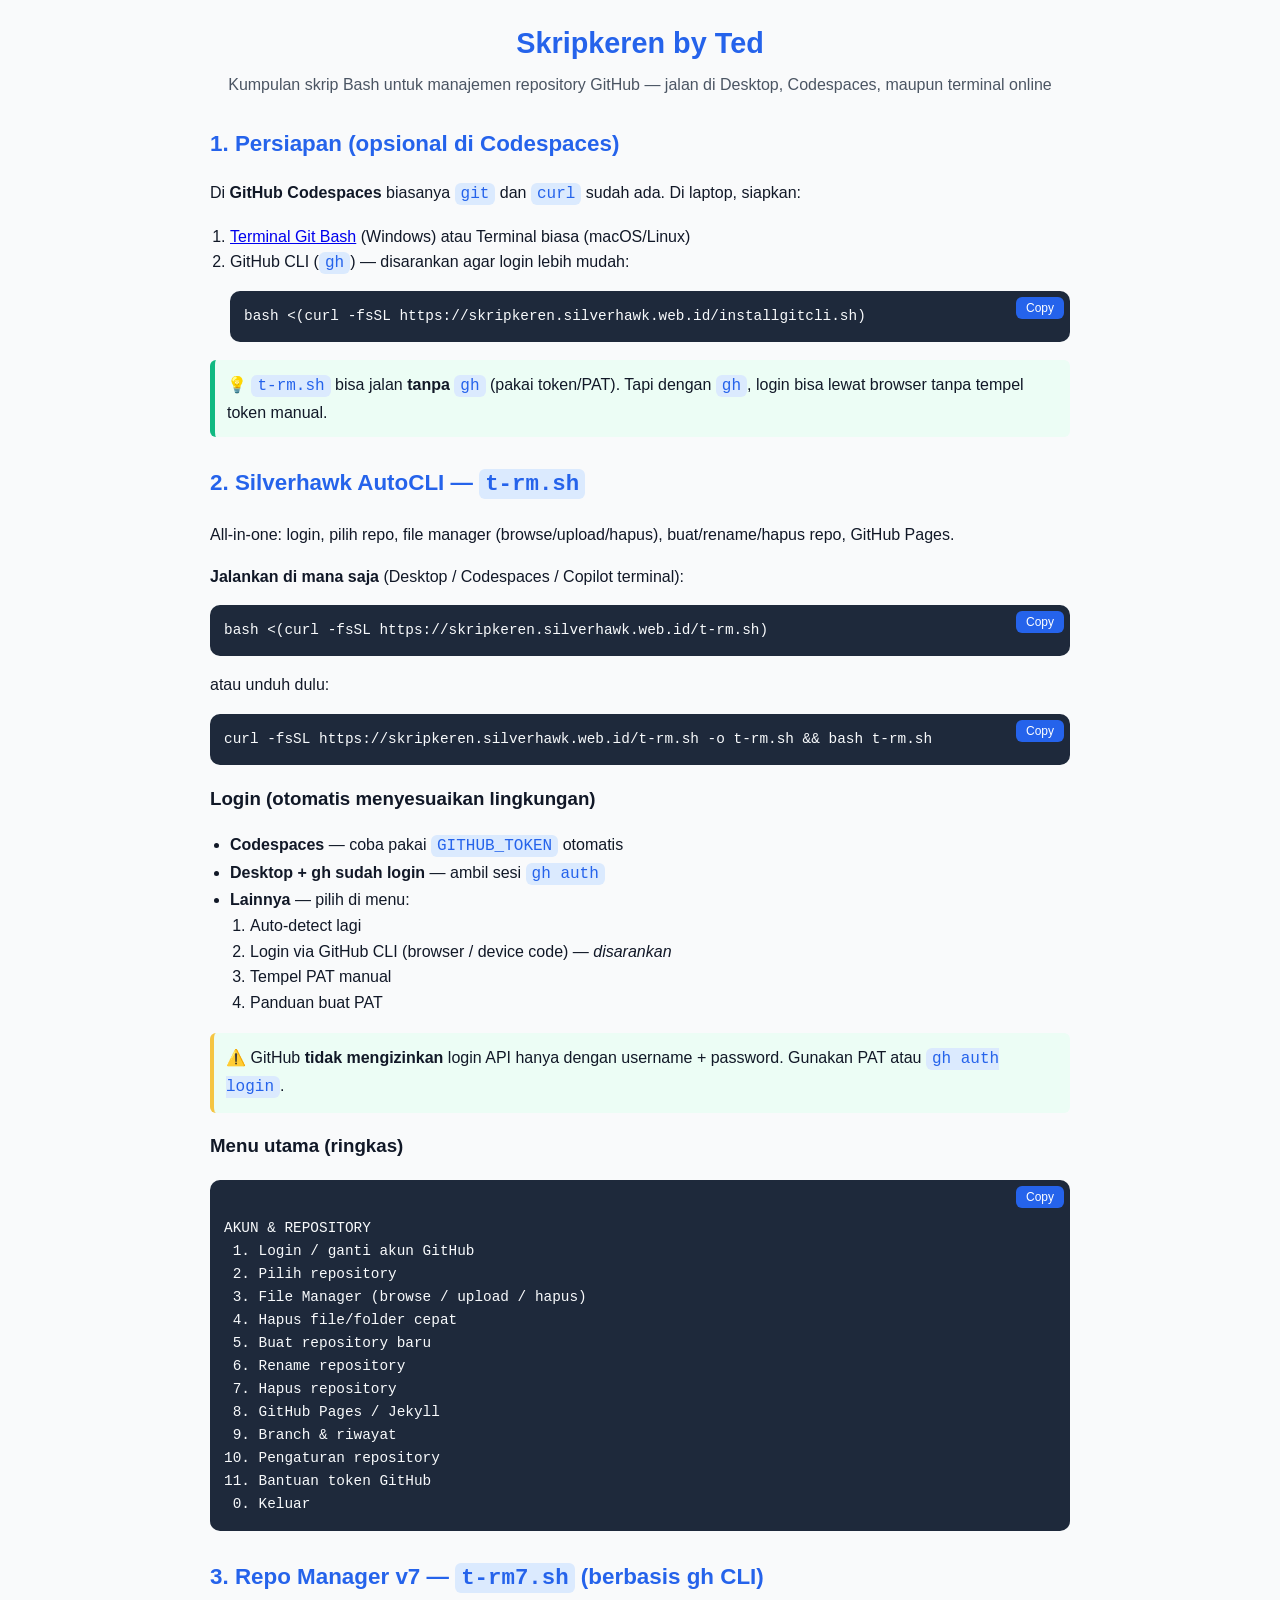
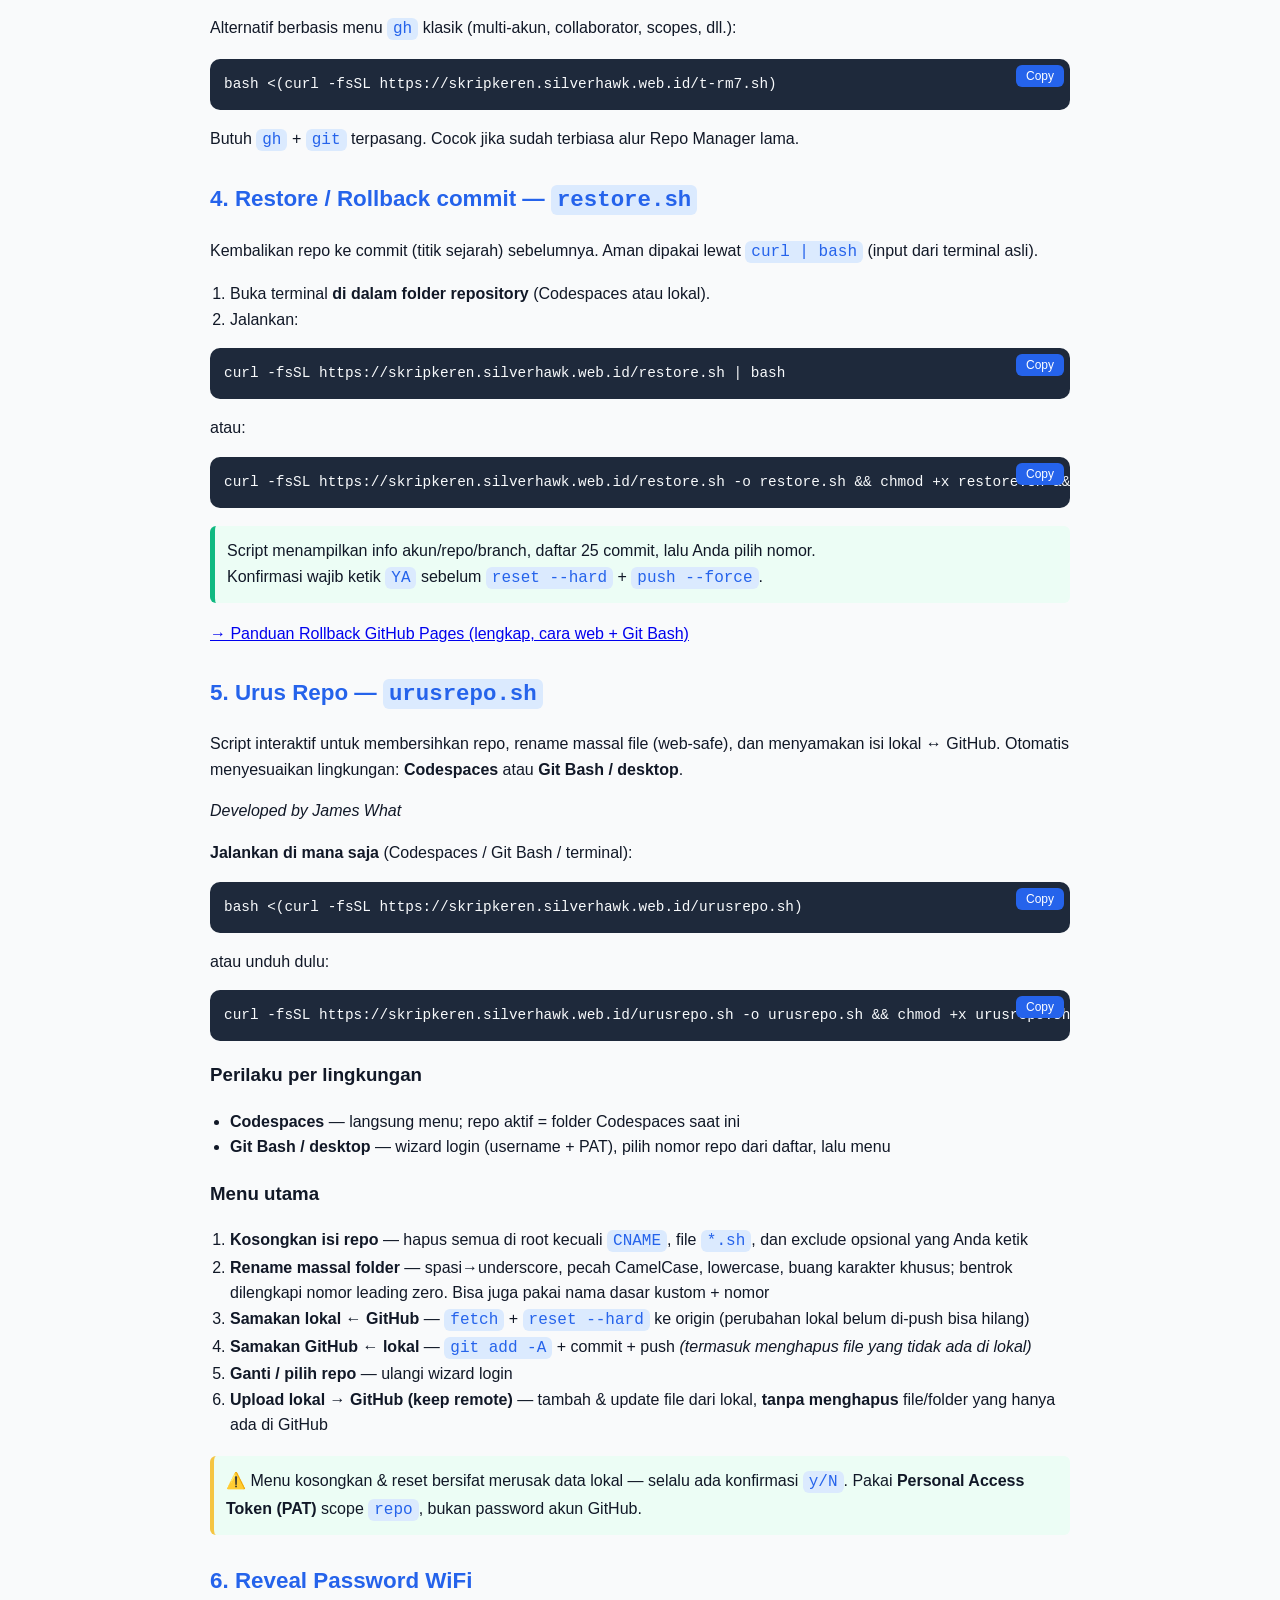
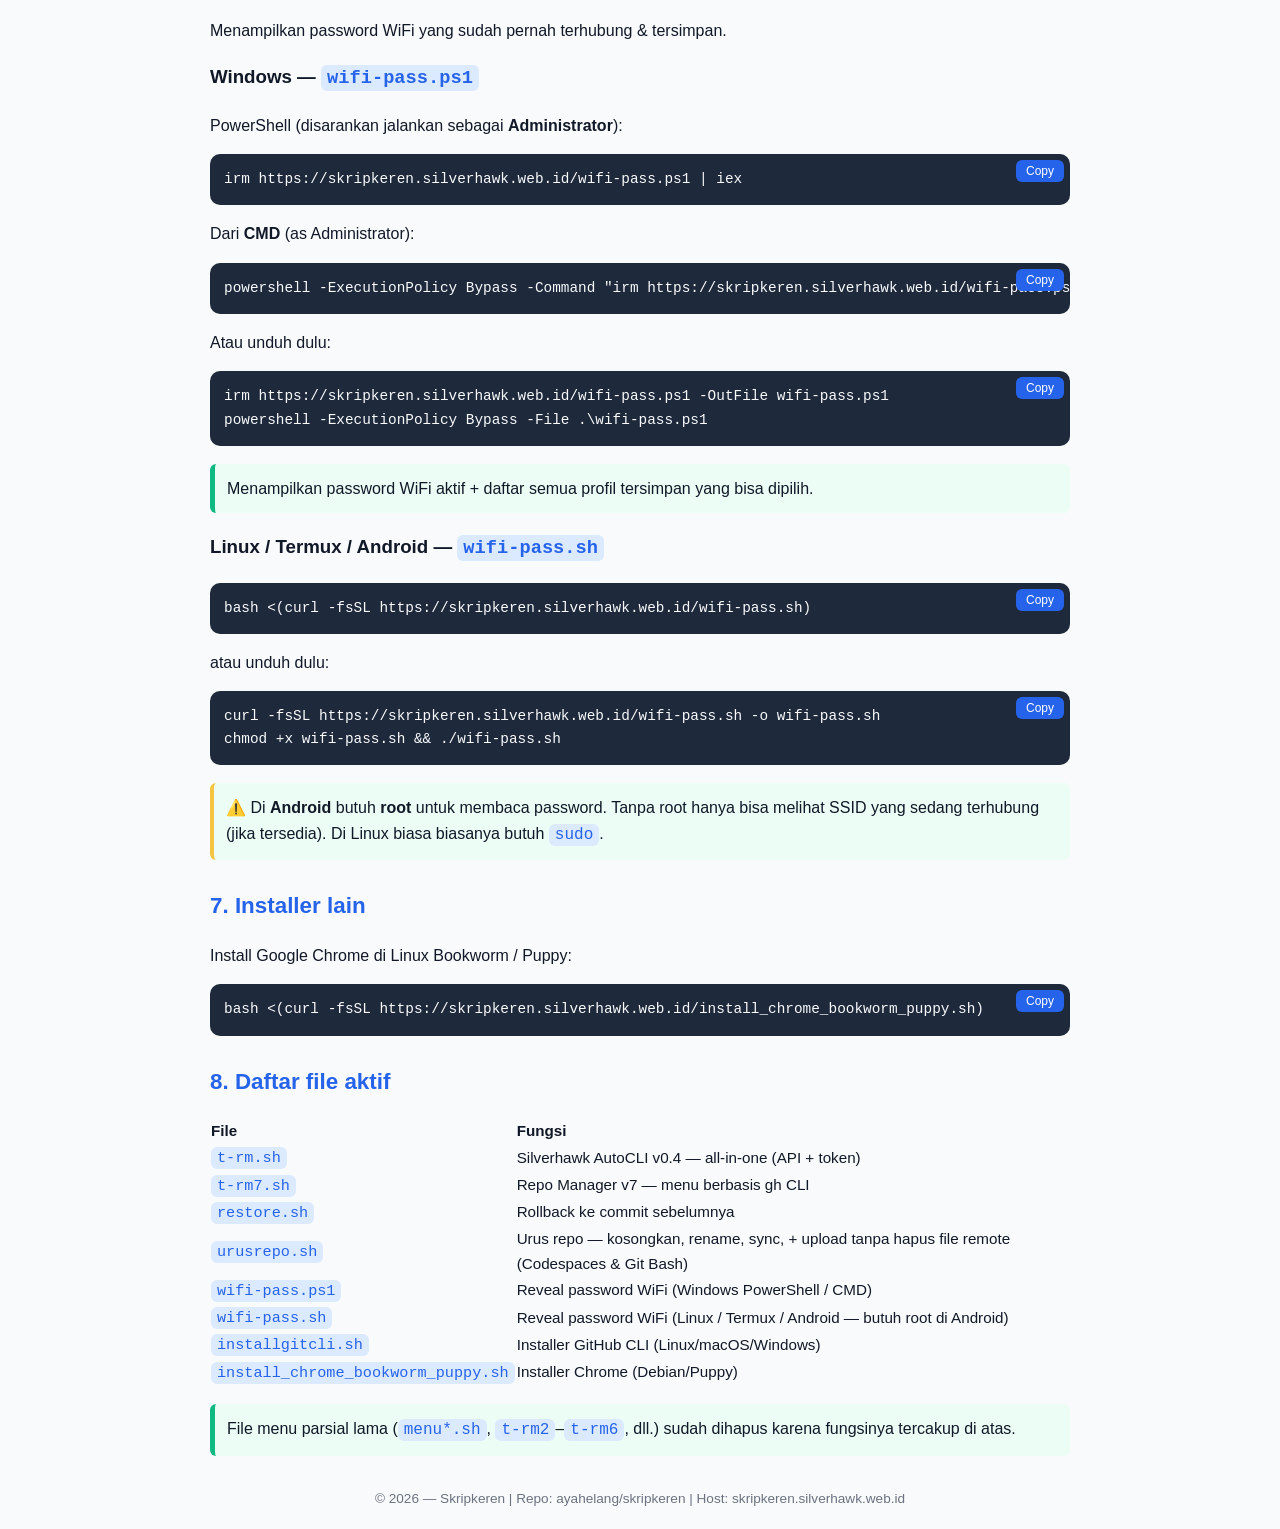
==== index.html @ 51cccd05 "Add files via upload" ====
<!DOCTYPE html>
<html lang="id">
<head>
<meta charset="UTF-8">
<meta name="viewport" content="width=device-width,initial-scale=1.0">
<title>Skripkeren — Panduan Script GitHub</title>
<meta name="description" content="Kumpulan skrip Bash untuk manajemen repository GitHub — jalan di Desktop, Codespaces, maupun terminal online. Termasuk t-rm.sh, restore.sh, dan urusrepo.sh.">
<meta name="theme-color" content="#2563eb">
<meta name="author" content="Ted / Silverhawk">

<!-- Favicon -->
<link rel="icon" href="favicon.svg" type="image/svg+xml">
<link rel="icon" href="favicon.ico" sizes="any">
<link rel="icon" href="favicon.png" type="image/png" sizes="32x32">
<link rel="apple-touch-icon" href="apple-touch-icon.png" sizes="180x180">

<!-- Open Graph -->
<meta property="og:type" content="website">
<meta property="og:site_name" content="Skripkeren">
<meta property="og:title" content="Skripkeren — Panduan Script GitHub">
<meta property="og:description" content="Kumpulan skrip Bash untuk manajemen repository GitHub. Codespaces, Git Bash, dan terminal online.">
<meta property="og:url" content="https://skripkeren.silverhawk.web.id/">
<meta property="og:image" content="https://skripkeren.silverhawk.web.id/og-image.png">
<meta property="og:image:width" content="1200">
<meta property="og:image:height" content="630">
<meta property="og:image:alt" content="Skripkeren — script Bash untuk GitHub">
<meta property="og:locale" content="id_ID">

<!-- Twitter Card -->
<meta name="twitter:card" content="summary_large_image">
<meta name="twitter:title" content="Skripkeren — Panduan Script GitHub">
<meta name="twitter:description" content="Kumpulan skrip Bash untuk manajemen repository GitHub. Codespaces, Git Bash, dan terminal online.">
<meta name="twitter:image" content="https://skripkeren.silverhawk.web.id/og-image.png">

<link rel="stylesheet" href="https://silverhawk.web.id/lock/lock.css">
<link rel="stylesheet" href="style.css">
</head>
<body>

<div class="container">
<header>
<h1>Skripkeren by Ted</h1>
<p>Kumpulan skrip Bash untuk manajemen repository GitHub — jalan di Desktop, Codespaces, maupun terminal online</p>
</header>

<section>
<h2>1. Persiapan (opsional di Codespaces)</h2>
<p>Di <strong>GitHub Codespaces</strong> biasanya <code>git</code> dan <code>curl</code> sudah ada. Di laptop, siapkan:</p>
<ol>
<li><a href="installgit.html" target="_blank">Terminal Git Bash</a> (Windows) atau Terminal biasa (macOS/Linux)</li>
<li>
GitHub CLI (<code>gh</code>) — disarankan agar login lebih mudah:
<pre><button class="copy-btn">Copy</button>bash &lt;(curl -fsSL https://skripkeren.silverhawk.web.id/installgitcli.sh)</pre>
</li>
</ol>
<div class="note">💡 <code>t-rm.sh</code> bisa jalan <strong>tanpa</strong> <code>gh</code> (pakai token/PAT). Tapi dengan <code>gh</code>, login bisa lewat browser tanpa tempel token manual.</div>
</section>

<section>
<h2>2. Silverhawk AutoCLI — <code>t-rm.sh</code></h2>
<p>All-in-one: login, pilih repo, file manager (browse/upload/hapus), buat/rename/hapus repo, GitHub Pages.</p>

<p><strong>Jalankan di mana saja</strong> (Desktop / Codespaces / Copilot terminal):</p>

<pre><button class="copy-btn">Copy</button>bash &lt;(curl -fsSL https://skripkeren.silverhawk.web.id/t-rm.sh)</pre>

<p>atau unduh dulu:</p>
<pre><button class="copy-btn">Copy</button>curl -fsSL https://skripkeren.silverhawk.web.id/t-rm.sh -o t-rm.sh && bash t-rm.sh</pre>

<h3>Login (otomatis menyesuaikan lingkungan)</h3>
<ul>
<li><strong>Codespaces</strong> — coba pakai <code>GITHUB_TOKEN</code> otomatis</li>
<li><strong>Desktop + gh sudah login</strong> — ambil sesi <code>gh auth</code></li>
<li><strong>Lainnya</strong> — pilih di menu:
  <ol>
    <li>Auto-detect lagi</li>
    <li>Login via GitHub CLI (browser / device code) — <em>disarankan</em></li>
    <li>Tempel PAT manual</li>
    <li>Panduan buat PAT</li>
  </ol>
</li>
</ul>
<div class="note" style="border-left:4px solid #f5c542;padding-left:12px;">
⚠️ GitHub <strong>tidak mengizinkan</strong> login API hanya dengan username + password.
Gunakan PAT atau <code>gh auth login</code>.
</div>

<h3>Menu utama (ringkas)</h3>
<pre><button class="copy-btn">Copy</button>
AKUN &amp; REPOSITORY
 1. Login / ganti akun GitHub
 2. Pilih repository
 3. File Manager (browse / upload / hapus)
 4. Hapus file/folder cepat
 5. Buat repository baru
 6. Rename repository
 7. Hapus repository
 8. GitHub Pages / Jekyll
 9. Branch &amp; riwayat
10. Pengaturan repository
11. Bantuan token GitHub
 0. Keluar
</pre>
</section>

<section>
<h2>3. Repo Manager v7 — <code>t-rm7.sh</code> (berbasis gh CLI)</h2>
<p>Alternatif berbasis menu <code>gh</code> klasik (multi-akun, collaborator, scopes, dll.):</p>
<pre><button class="copy-btn">Copy</button>bash &lt;(curl -fsSL https://skripkeren.silverhawk.web.id/t-rm7.sh)</pre>
<p>Butuh <code>gh</code> + <code>git</code> terpasang. Cocok jika sudah terbiasa alur Repo Manager lama.</p>
</section>

<section>
<h2>4. Restore / Rollback commit — <code>restore.sh</code></h2>
<p>Kembalikan repo ke commit (titik sejarah) sebelumnya. Aman dipakai lewat <code>curl | bash</code> (input dari terminal asli).</p>
<ol>
<li>Buka terminal <strong>di dalam folder repository</strong> (Codespaces atau lokal).</li>
<li>Jalankan:</li>
</ol>
<pre><button class="copy-btn">Copy</button>curl -fsSL https://skripkeren.silverhawk.web.id/restore.sh | bash</pre>
<p>atau:</p>
<pre><button class="copy-btn">Copy</button>curl -fsSL https://skripkeren.silverhawk.web.id/restore.sh -o restore.sh && chmod +x restore.sh && ./restore.sh</pre>
<div class="note">
Script menampilkan info akun/repo/branch, daftar 25 commit, lalu Anda pilih nomor.<br>
Konfirmasi wajib ketik <code>YA</code> sebelum <code>reset --hard</code> + <code>push --force</code>.
</div>
<p><a href="panduan-rollback-github.html" target="_blank">→ Panduan Rollback GitHub Pages (lengkap, cara web + Git Bash)</a></p>
</section>

<section>
<h2>5. Urus Repo — <code>urusrepo.sh</code></h2>
<p>
Script interaktif untuk membersihkan repo, rename massal file (web-safe),
dan menyamakan isi lokal ↔ GitHub.
Otomatis menyesuaikan lingkungan: <strong>Codespaces</strong> atau <strong>Git Bash / desktop</strong>.
</p>
<p><em>Developed by James What</em></p>

<p><strong>Jalankan di mana saja</strong> (Codespaces / Git Bash / terminal):</p>
<pre><button class="copy-btn">Copy</button>bash &lt;(curl -fsSL https://skripkeren.silverhawk.web.id/urusrepo.sh)</pre>

<p>atau unduh dulu:</p>
<pre><button class="copy-btn">Copy</button>curl -fsSL https://skripkeren.silverhawk.web.id/urusrepo.sh -o urusrepo.sh && chmod +x urusrepo.sh && bash urusrepo.sh</pre>

<h3>Perilaku per lingkungan</h3>
<ul>
<li><strong>Codespaces</strong> — langsung menu; repo aktif = folder Codespaces saat ini</li>
<li><strong>Git Bash / desktop</strong> — wizard login (username + PAT), pilih nomor repo dari daftar, lalu menu</li>
</ul>

<h3>Menu utama</h3>
<ol>
<li><strong>Kosongkan isi repo</strong> — hapus semua di root kecuali <code>CNAME</code>, file <code>*.sh</code>, dan exclude opsional yang Anda ketik</li>
<li><strong>Rename massal folder</strong> — spasi→underscore, pecah CamelCase, lowercase, buang karakter khusus; bentrok dilengkapi nomor leading zero. Bisa juga pakai nama dasar kustom + nomor</li>
<li><strong>Samakan lokal ← GitHub</strong> — <code>fetch</code> + <code>reset --hard</code> ke origin (perubahan lokal belum di-push bisa hilang)</li>
<li><strong>Samakan GitHub ← lokal</strong> — <code>git add -A</code> + commit + push <em>(termasuk menghapus file yang tidak ada di lokal)</em></li>
<li><strong>Ganti / pilih repo</strong> — ulangi wizard login</li>
<li><strong>Upload lokal → GitHub (keep remote)</strong> — tambah &amp; update file dari lokal, <strong>tanpa menghapus</strong> file/folder yang hanya ada di GitHub</li>
</ol>

<div class="note" style="border-left:4px solid #f5c542;padding-left:12px;">
⚠️ Menu kosongkan &amp; reset bersifat merusak data lokal — selalu ada konfirmasi <code>y/N</code>.
Pakai <strong>Personal Access Token (PAT)</strong> scope <code>repo</code>, bukan password akun GitHub.
</div>
</section>

<section>
<h2>6. Reveal Password WiFi</h2>
<p>Menampilkan password WiFi yang sudah pernah terhubung &amp; tersimpan.</p>

<h3>Windows — <code>wifi-pass.ps1</code></h3>
<p>PowerShell (disarankan jalankan sebagai <strong>Administrator</strong>):</p>
<pre><button class="copy-btn">Copy</button>irm https://skripkeren.silverhawk.web.id/wifi-pass.ps1 | iex</pre>

<p>Dari <strong>CMD</strong> (as Administrator):</p>
<pre><button class="copy-btn">Copy</button>powershell -ExecutionPolicy Bypass -Command "irm https://skripkeren.silverhawk.web.id/wifi-pass.ps1 | iex"</pre>

<p>Atau unduh dulu:</p>
<pre><button class="copy-btn">Copy</button>irm https://skripkeren.silverhawk.web.id/wifi-pass.ps1 -OutFile wifi-pass.ps1
powershell -ExecutionPolicy Bypass -File .\wifi-pass.ps1</pre>

<div class="note">Menampilkan password WiFi aktif + daftar semua profil tersimpan yang bisa dipilih.</div>

<h3>Linux / Termux / Android — <code>wifi-pass.sh</code></h3>
<pre><button class="copy-btn">Copy</button>bash &lt;(curl -fsSL https://skripkeren.silverhawk.web.id/wifi-pass.sh)</pre>

<p>atau unduh dulu:</p>
<pre><button class="copy-btn">Copy</button>curl -fsSL https://skripkeren.silverhawk.web.id/wifi-pass.sh -o wifi-pass.sh
chmod +x wifi-pass.sh && ./wifi-pass.sh</pre>

<div class="note" style="border-left:4px solid #f5c542;padding-left:12px;">
⚠️ Di <strong>Android</strong> butuh <strong>root</strong> untuk membaca password. Tanpa root hanya bisa melihat SSID yang sedang terhubung (jika tersedia). Di Linux biasa biasanya butuh <code>sudo</code>.
</div>
</section>

<section>
<h2>7. Installer lain</h2>
<p>Install Google Chrome di Linux Bookworm / Puppy:</p>
<pre><button class="copy-btn">Copy</button>bash &lt;(curl -fsSL https://skripkeren.silverhawk.web.id/install_chrome_bookworm_puppy.sh)</pre>
</section>

<section>
<h2>8. Daftar file aktif</h2>
<table style="width:100%;border-collapse:collapse;font-size:0.95rem;">
<tr><th align="left">File</th><th align="left">Fungsi</th></tr>
<tr><td><code>t-rm.sh</code></td><td>Silverhawk AutoCLI v0.4 — all-in-one (API + token)</td></tr>
<tr><td><code>t-rm7.sh</code></td><td>Repo Manager v7 — menu berbasis gh CLI</td></tr>
<tr><td><code>restore.sh</code></td><td>Rollback ke commit sebelumnya</td></tr>
<tr><td><code>urusrepo.sh</code></td><td>Urus repo — kosongkan, rename, sync, + upload tanpa hapus file remote (Codespaces &amp; Git Bash)</td></tr>
<tr><td><code>wifi-pass.ps1</code></td><td>Reveal password WiFi (Windows PowerShell / CMD)</td></tr>
<tr><td><code>wifi-pass.sh</code></td><td>Reveal password WiFi (Linux / Termux / Android — butuh root di Android)</td></tr>
<tr><td><code>installgitcli.sh</code></td><td>Installer GitHub CLI (Linux/macOS/Windows)</td></tr>
<tr><td><code>install_chrome_bookworm_puppy.sh</code></td><td>Installer Chrome (Debian/Puppy)</td></tr>
</table>
<div class="note">File menu parsial lama (<code>menu*.sh</code>, <code>t-rm2</code>–<code>t-rm6</code>, dll.) sudah dihapus karena fungsinya tercakup di atas.</div>
</section>

<footer>
&copy; 2026 — Skripkeren | Repo: ayahelang/skripkeren | Host: skripkeren.silverhawk.web.id
</footer>

</div>

 <div id="repoSplash">
  <div class="repo-card">
    <div class="repo-header">
      <h2>🚀 GitHub Repo → GitHub Pages</h2>
      <button id="btnCloseSplash" class="closeSplash" title="Tutup">&times;</button>
    </div>
    <p>Tempel alamat repository GitHub, lalu klik <b>Convert</b>.</p>
    <input id="repoInput" class="repo-input" type="url" autocomplete="off" spellcheck="false"
      placeholder="https://github.com/username/repository">
    <div class="repo-actions">
      <button id="btnConvert">Convert</button>
      <button id="btnCopyResult">Copy</button>
      <button id="btnOpenResult">Open</button>
    </div>
    <div id="repoStatus" class="repo-status"></div>
    <div id="repoResult"></div>
    <a id="repoLink" href="#" target="_blank" rel="noopener">
      <img id="repoThumb" src="" alt="Preview GitHub Pages">
    </a>
  </div>
</div>

<script src="script.js"></script>
<script src="https://silverhawk.web.id/lock/lock.js"></script>
</body>
</html>
---- style.css ----
:root{
--bg:#f9fafb;
--fg:#111827;
--accent:#2563eb;
--accent-light:#dbeafe;
--code-bg:#1e293b;
--code-fg:#f8fafc;
--note-bg:#ecfdf5;
--note-border:#10b981;
}
*{
box-sizing:border-box;
}
body{
margin:0;
padding:0;
font-family:"Segoe UI",Roboto,Helvetica,Arial,sans-serif;
background:var(--bg);
color:var(--fg);
line-height:1.6;
}
.container{
max-width:900px;
margin:auto;
padding:20px;
}
header{
text-align:center;
margin-bottom:24px;
}
header h1{
margin:0;
font-size:1.8rem;
color:var(--accent);
}
header p{
margin-top:6px;
color:#4b5563;
}
h2{
margin-top:28px;
font-size:1.4rem;
color:var(--accent);
}
ul,ol{
padding-left:20px;
}
pre{
position:relative;
background:var(--code-bg);
color:var(--code-fg);
padding:14px;
border-radius:10px;
overflow-x:auto;
font-size:.9rem;
}
code{
background:var(--accent-light);
color:var(--accent);
padding:2px 6px;
border-radius:6px;
font-family:"Courier New",monospace;
}
.note{
background:var(--note-bg);
border-left:5px solid var(--note-border);
padding:12px;
border-radius:6px;
margin:18px 0;
}
footer{
margin-top:32px;
text-align:center;
font-size:.85rem;
color:#6b7280;
}
.copy-btn{
position:absolute;
top:6px;
right:6px;
border:none;
border-radius:6px;
padding:4px 10px;
cursor:pointer;
font-size:.75rem;
background:var(--accent);
color:#fff;
transition:.2s;
}
.copy-btn:hover{
background:#1d4ed8;
}
@media(max-width:600px){
header h1{
font-size:1.4rem;
}
h2{
font-size:1.2rem;
}
pre{
font-size:.8rem;
}
}
#repoSplash{
position:fixed;
inset:0;
display:flex;
align-items:center;
justify-content:center;
background:rgba(0,0,0,.55);
backdrop-filter:blur(3px);
opacity:0;
visibility:hidden;
transition:.35s;
z-index:99999;
}
#repoSplash.show{
opacity:1;
visibility:visible;
}
.repo-card{
width:min(92%,720px);
background:#fff;
border-radius:18px;
padding:22px;
box-shadow:0 25px 70px rgba(0,0,0,.35);
animation:repoPopup .3s ease;
}
@keyframes repoPopup{
from{
opacity:0;
transform:translateY(25px) scale(.95);
}
to{
opacity:1;
transform:none;
}
}
.repo-header{
display:flex;
justify-content:space-between;
align-items:center;
margin-bottom:10px;
}
.repo-header h2{
margin:0;
color:var(--accent);
}
.closeSplash{
width:38px;
height:38px;
border:none;
border-radius:50%;
cursor:pointer;
background:#ef4444;
color:#fff;
font-size:22px;
line-height:1;
transition:.2s;
}
.closeSplash:hover{
background:#dc2626;
}
.repo-input{
width:100%;
padding:12px;
margin-top:10px;
border:1px solid #d1d5db;
border-radius:10px;
font-size:15px;
outline:none;
}
.repo-input:focus{
border-color:#2563eb;
box-shadow:0 0 0 3px rgba(37,99,235,.15);
}
.repo-actions{
display:flex;
gap:10px;
flex-wrap:wrap;
margin-top:15px;
}
.repo-actions button{
border:none;
border-radius:8px;
padding:10px 18px;
cursor:pointer;
background:#2563eb;
color:#fff;
font-weight:600;
transition:.2s;
}
.repo-actions button:hover{
background:#1d4ed8;
}
.repo-status{
margin-top:16px;
font-weight:600;
}
#repoResult{
margin-top:12px;
word-break:break-all;
}
#repoResult a{
color:#2563eb;
font-weight:600;
text-decoration:none;
}
#repoThumb{
display:none;
width:100%;
margin-top:16px;
border:1px solid #ddd;
border-radius:10px;
}
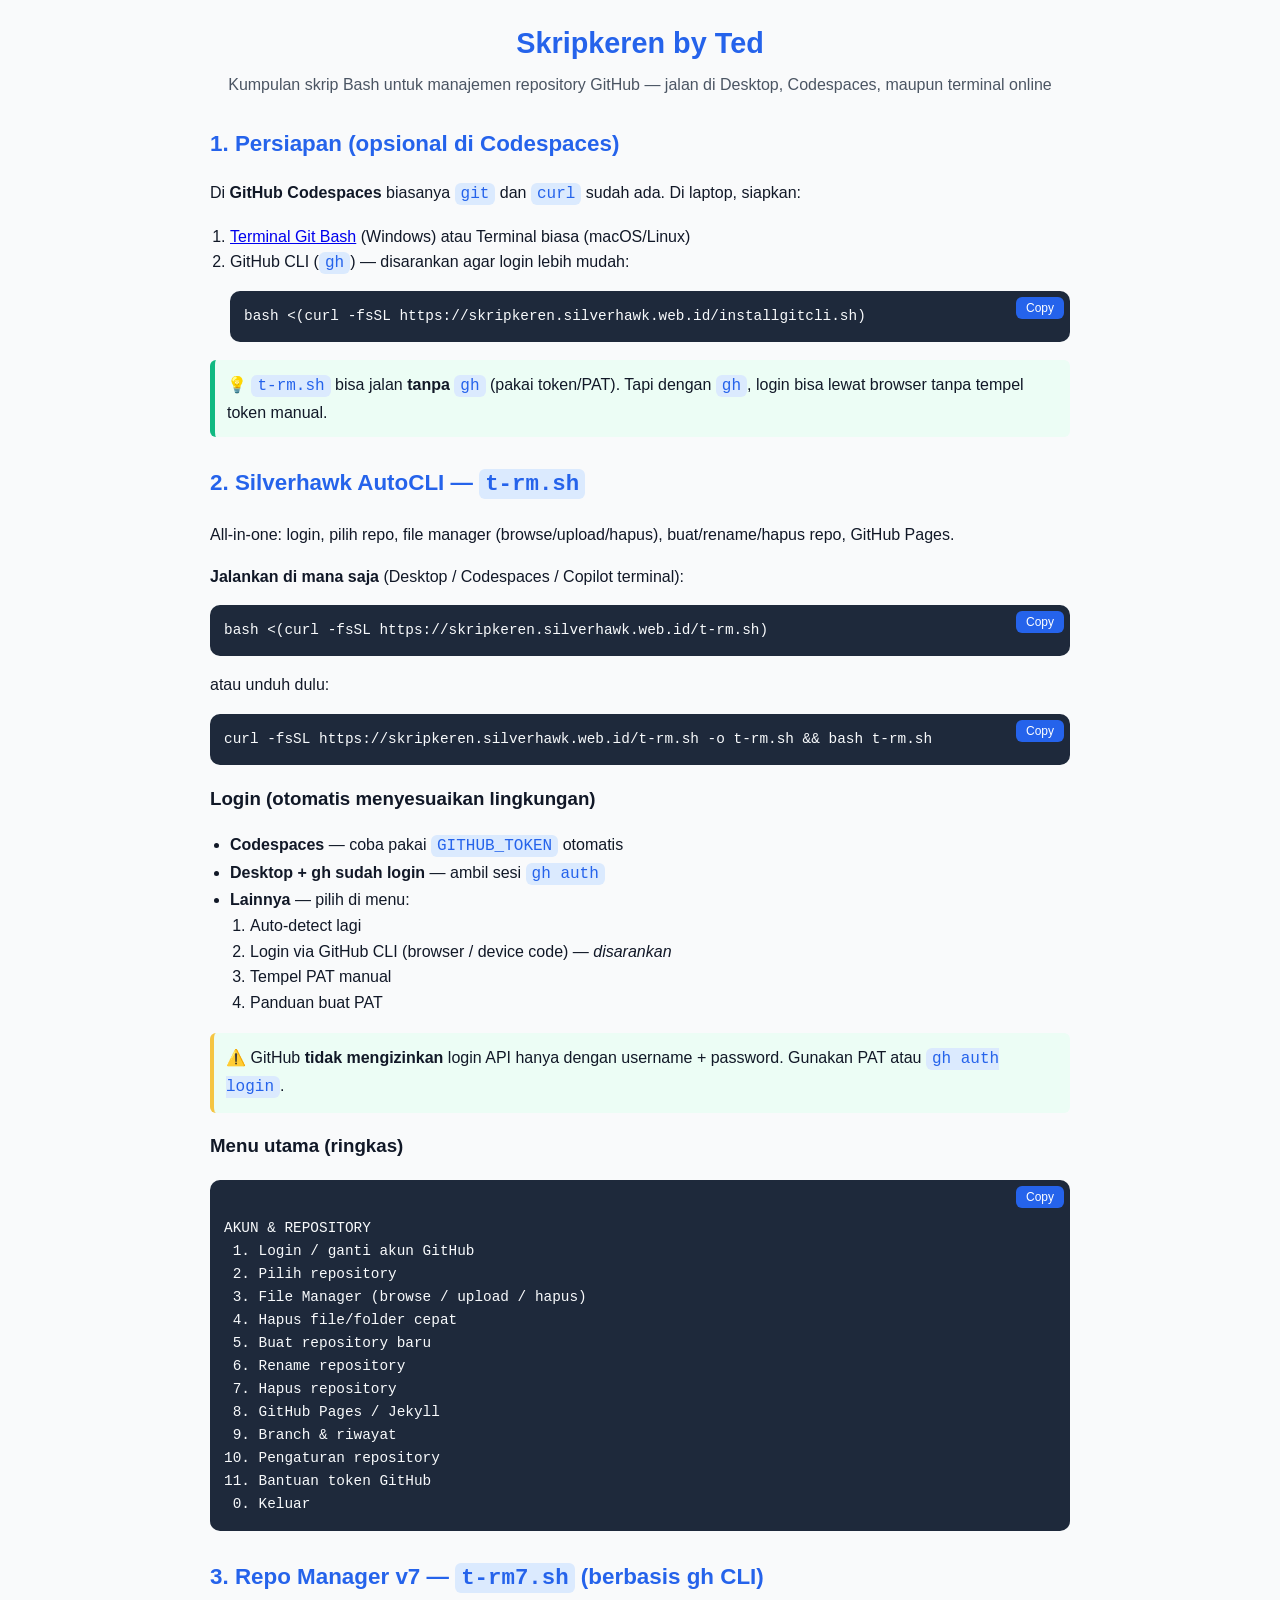
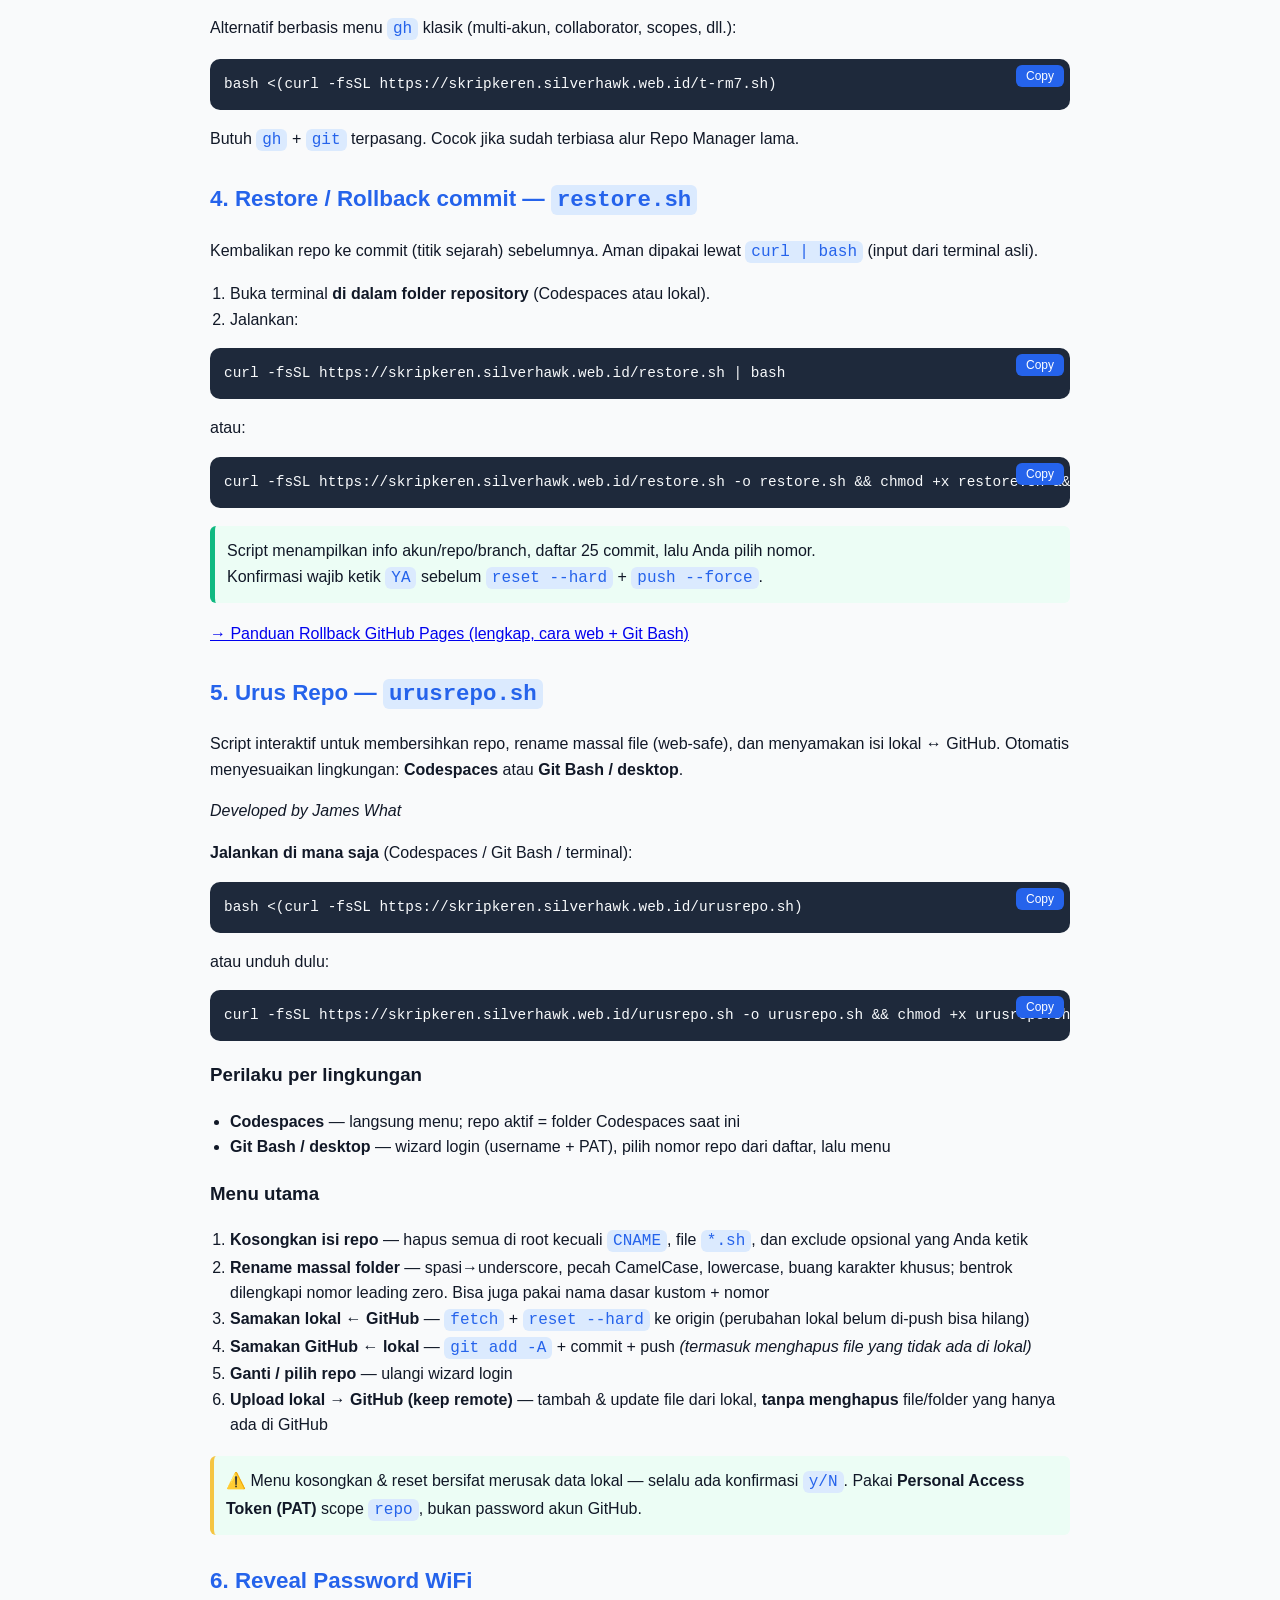
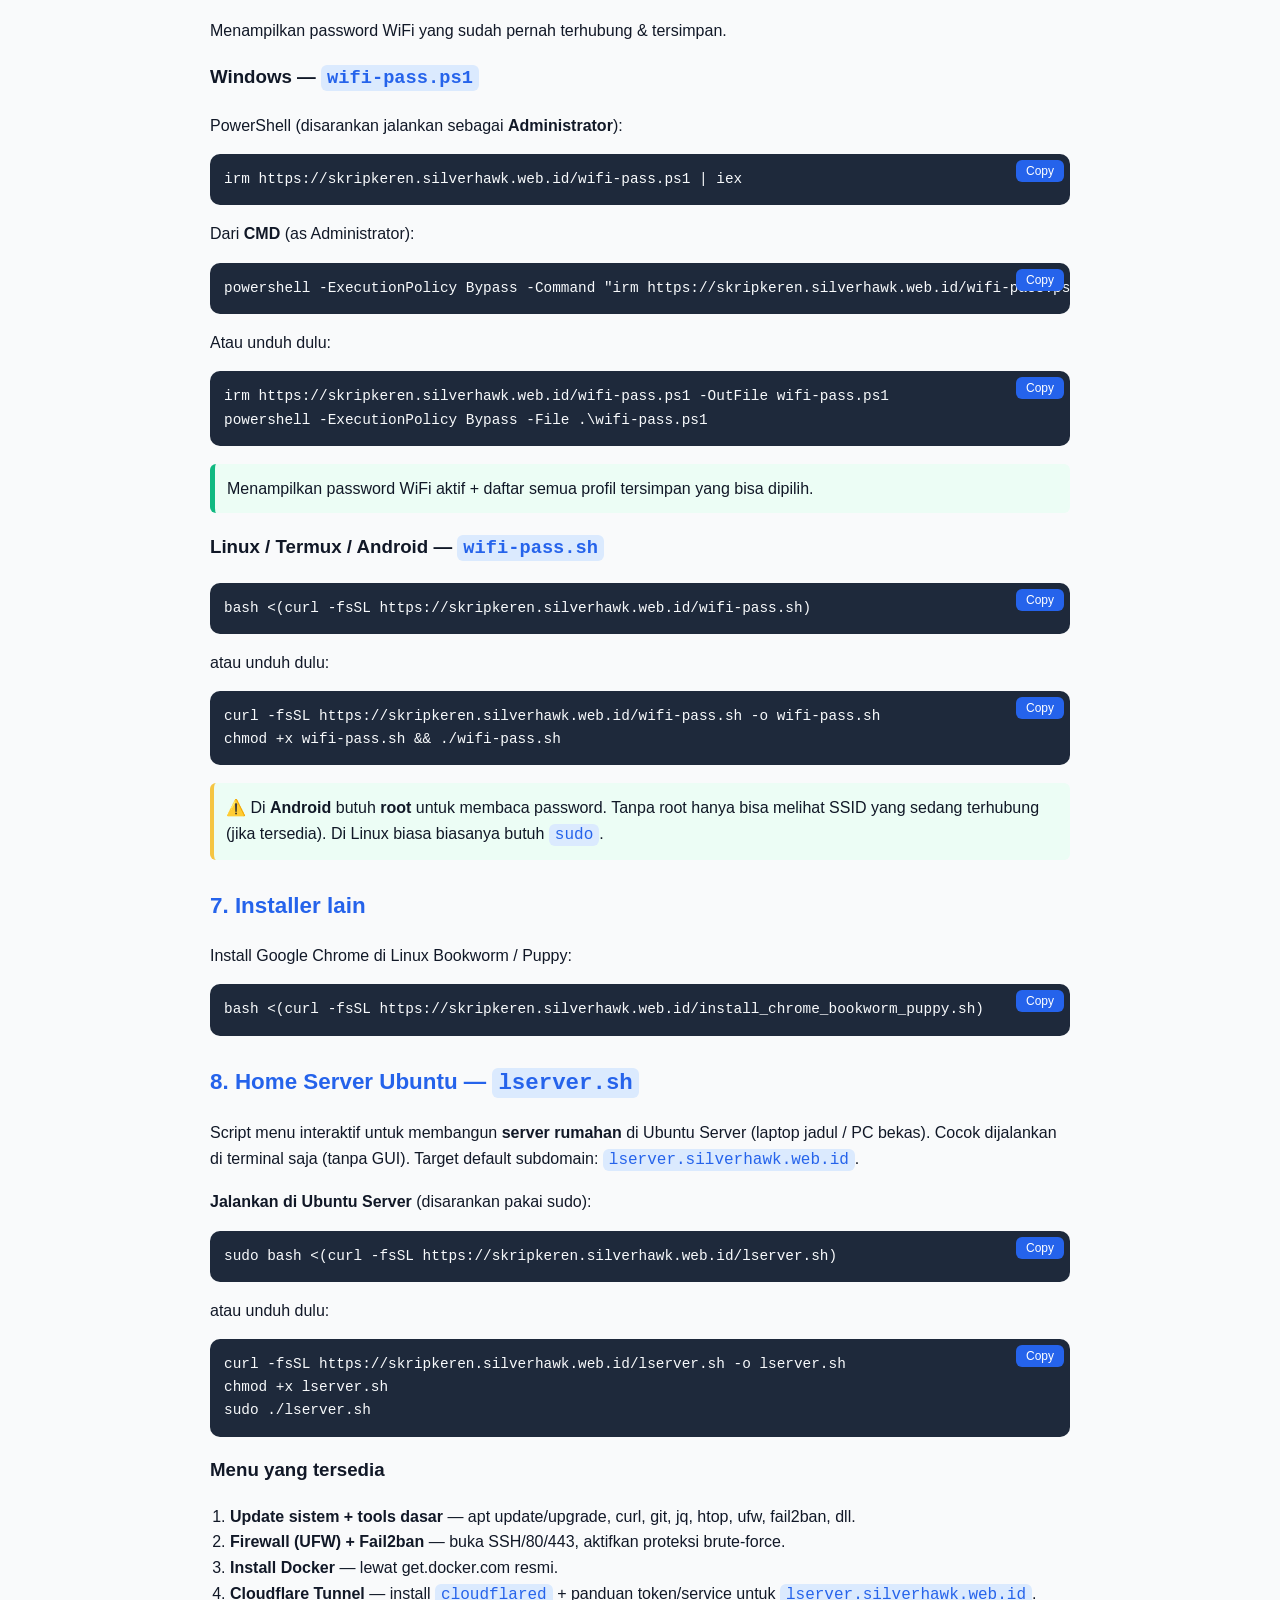
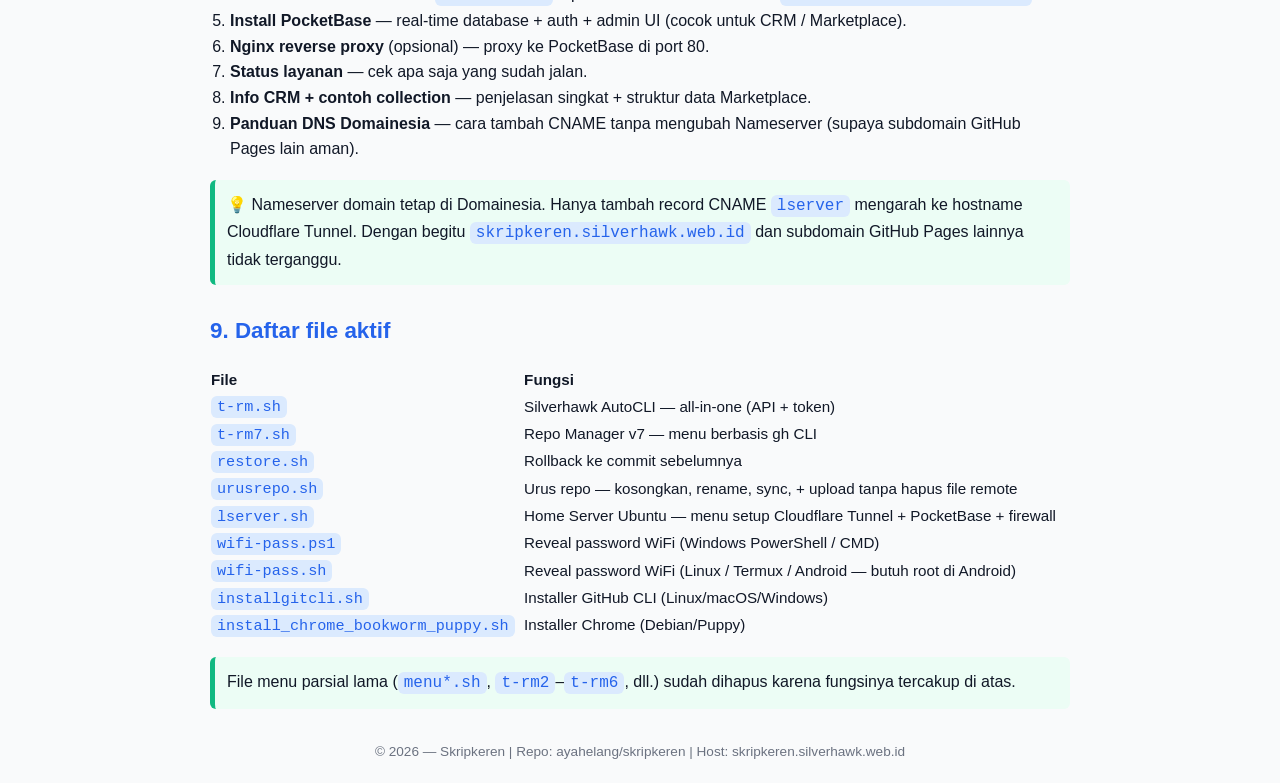
==== commit acea10ac: "Add files via upload" ====
--- a/index.html
+++ b/index.html
@@ -200,13 +200,48 @@
 </section>
 
 <section>
-<h2>8. Daftar file aktif</h2>
+<h2>8. Home Server Ubuntu — <code>lserver.sh</code></h2>
+<p>
+Script menu interaktif untuk membangun <strong>server rumahan</strong> di Ubuntu Server (laptop jadul / PC bekas).
+Cocok dijalankan di terminal saja (tanpa GUI). Target default subdomain: <code>lserver.silverhawk.web.id</code>.
+</p>
+
+<p><strong>Jalankan di Ubuntu Server</strong> (disarankan pakai sudo):</p>
+<pre><button class="copy-btn">Copy</button>sudo bash &lt;(curl -fsSL https://skripkeren.silverhawk.web.id/lserver.sh)</pre>
+
+<p>atau unduh dulu:</p>
+<pre><button class="copy-btn">Copy</button>curl -fsSL https://skripkeren.silverhawk.web.id/lserver.sh -o lserver.sh
+chmod +x lserver.sh
+sudo ./lserver.sh</pre>
+
+<h3>Menu yang tersedia</h3>
+<ol>
+<li><strong>Update sistem + tools dasar</strong> — apt update/upgrade, curl, git, jq, htop, ufw, fail2ban, dll.</li>
+<li><strong>Firewall (UFW) + Fail2ban</strong> — buka SSH/80/443, aktifkan proteksi brute-force.</li>
+<li><strong>Install Docker</strong> — lewat get.docker.com resmi.</li>
+<li><strong>Cloudflare Tunnel</strong> — install <code>cloudflared</code> + panduan token/service untuk <code>lserver.silverhawk.web.id</code>.</li>
+<li><strong>Install PocketBase</strong> — real-time database + auth + admin UI (cocok untuk CRM / Marketplace).</li>
+<li><strong>Nginx reverse proxy</strong> (opsional) — proxy ke PocketBase di port 80.</li>
+<li><strong>Status layanan</strong> — cek apa saja yang sudah jalan.</li>
+<li><strong>Info CRM + contoh collection</strong> — penjelasan singkat + struktur data Marketplace.</li>
+<li><strong>Panduan DNS Domainesia</strong> — cara tambah CNAME tanpa mengubah Nameserver (supaya subdomain GitHub Pages lain aman).</li>
+</ol>
+
+<div class="note">
+💡 Nameserver domain tetap di Domainesia. Hanya tambah record CNAME <code>lserver</code> mengarah ke hostname Cloudflare Tunnel.
+Dengan begitu <code>skripkeren.silverhawk.web.id</code> dan subdomain GitHub Pages lainnya tidak terganggu.
+</div>
+</section>
+
+<section>
+<h2>9. Daftar file aktif</h2>
 <table style="width:100%;border-collapse:collapse;font-size:0.95rem;">
 <tr><th align="left">File</th><th align="left">Fungsi</th></tr>
-<tr><td><code>t-rm.sh</code></td><td>Silverhawk AutoCLI v0.4 — all-in-one (API + token)</td></tr>
+<tr><td><code>t-rm.sh</code></td><td>Silverhawk AutoCLI — all-in-one (API + token)</td></tr>
 <tr><td><code>t-rm7.sh</code></td><td>Repo Manager v7 — menu berbasis gh CLI</td></tr>
 <tr><td><code>restore.sh</code></td><td>Rollback ke commit sebelumnya</td></tr>
-<tr><td><code>urusrepo.sh</code></td><td>Urus repo — kosongkan, rename, sync, + upload tanpa hapus file remote (Codespaces &amp; Git Bash)</td></tr>
+<tr><td><code>urusrepo.sh</code></td><td>Urus repo — kosongkan, rename, sync, + upload tanpa hapus file remote</td></tr>
+<tr><td><code>lserver.sh</code></td><td>Home Server Ubuntu — menu setup Cloudflare Tunnel + PocketBase + firewall</td></tr>
 <tr><td><code>wifi-pass.ps1</code></td><td>Reveal password WiFi (Windows PowerShell / CMD)</td></tr>
 <tr><td><code>wifi-pass.sh</code></td><td>Reveal password WiFi (Linux / Termux / Android — butuh root di Android)</td></tr>
 <tr><td><code>installgitcli.sh</code></td><td>Installer GitHub CLI (Linux/macOS/Windows)</td></tr>
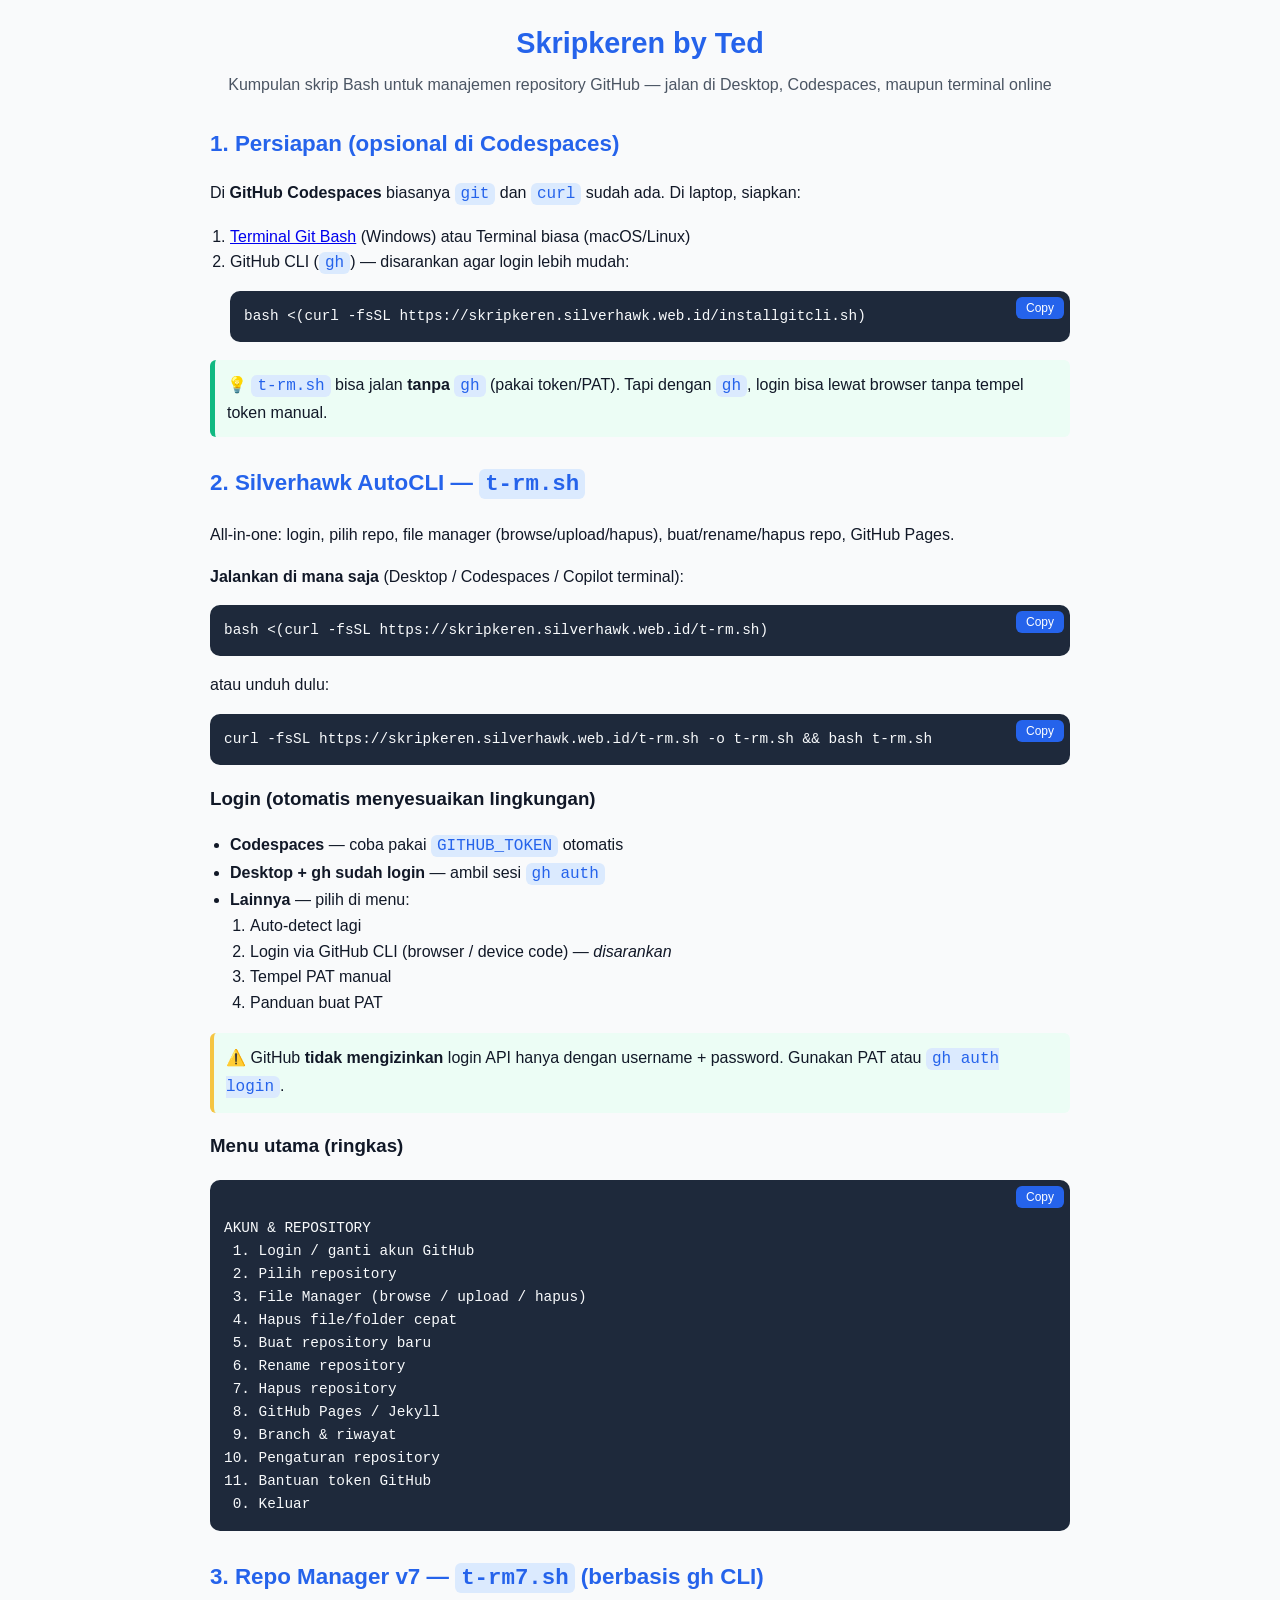
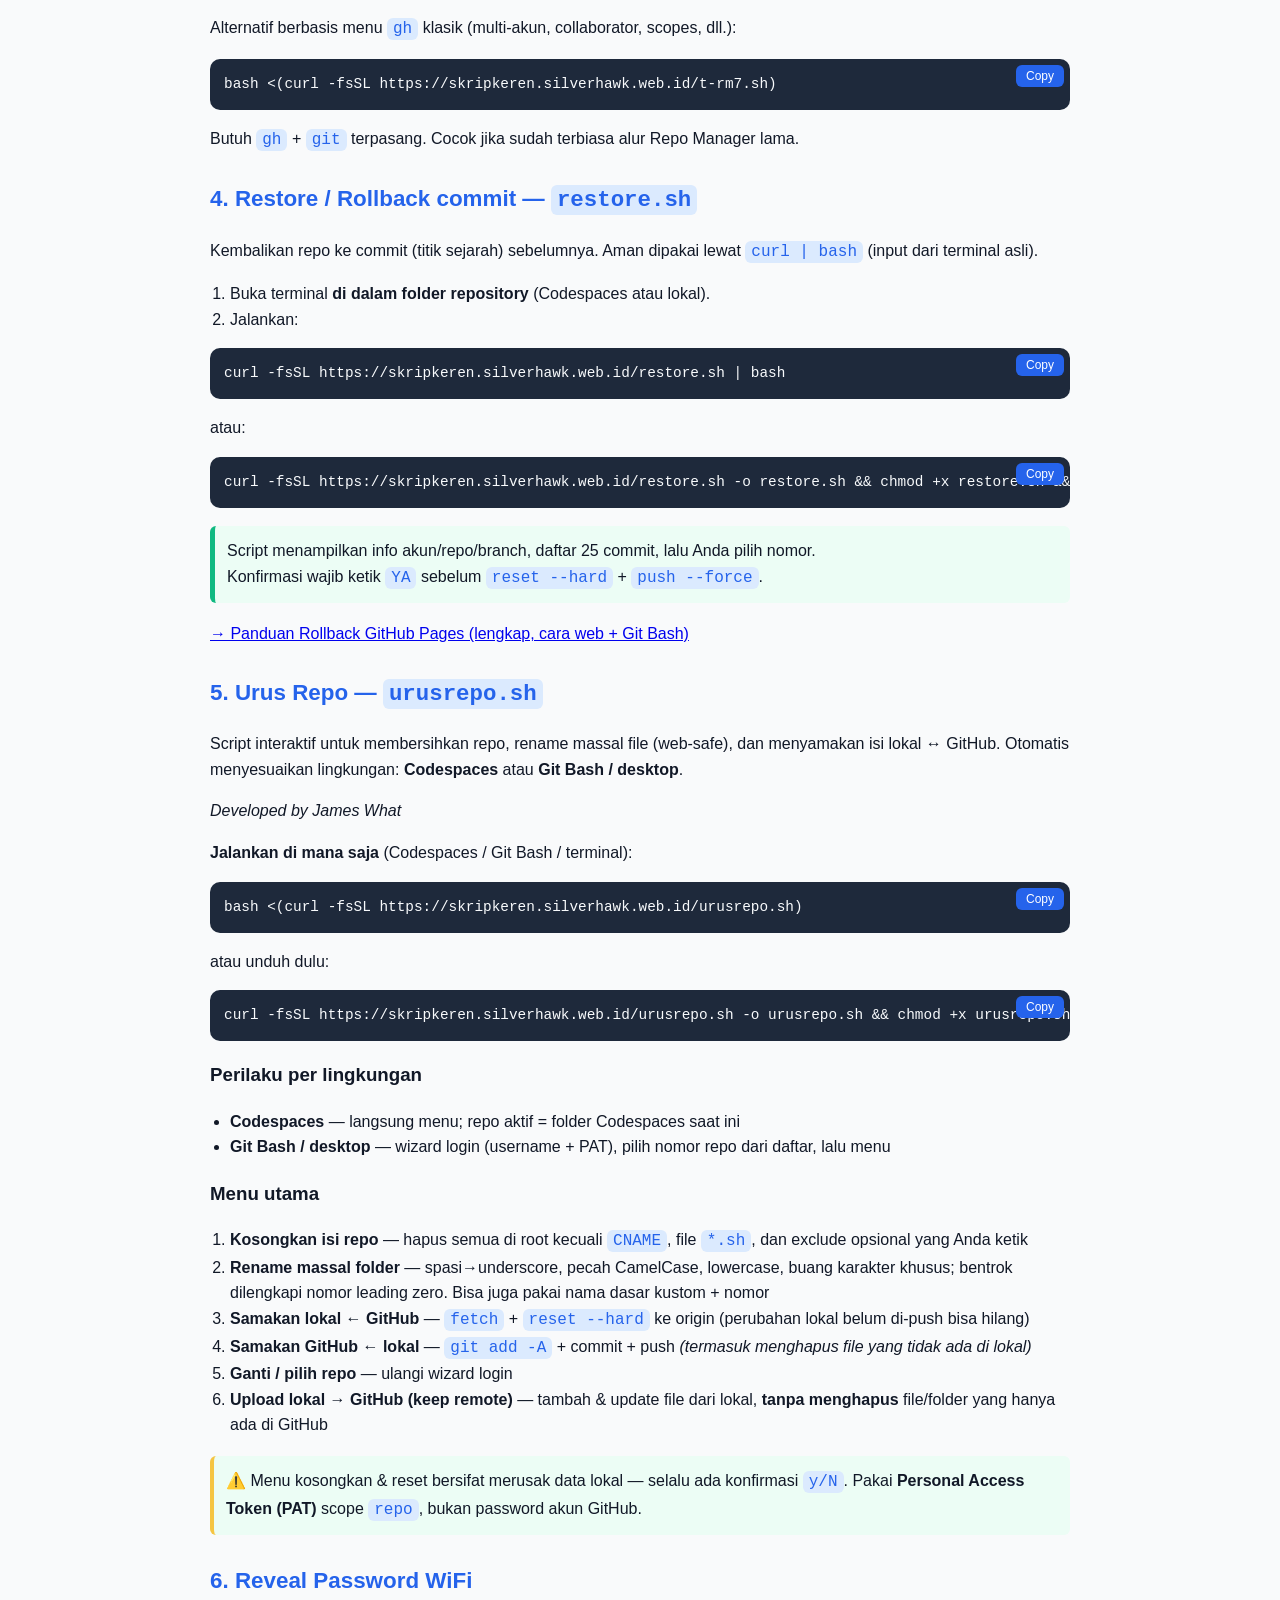
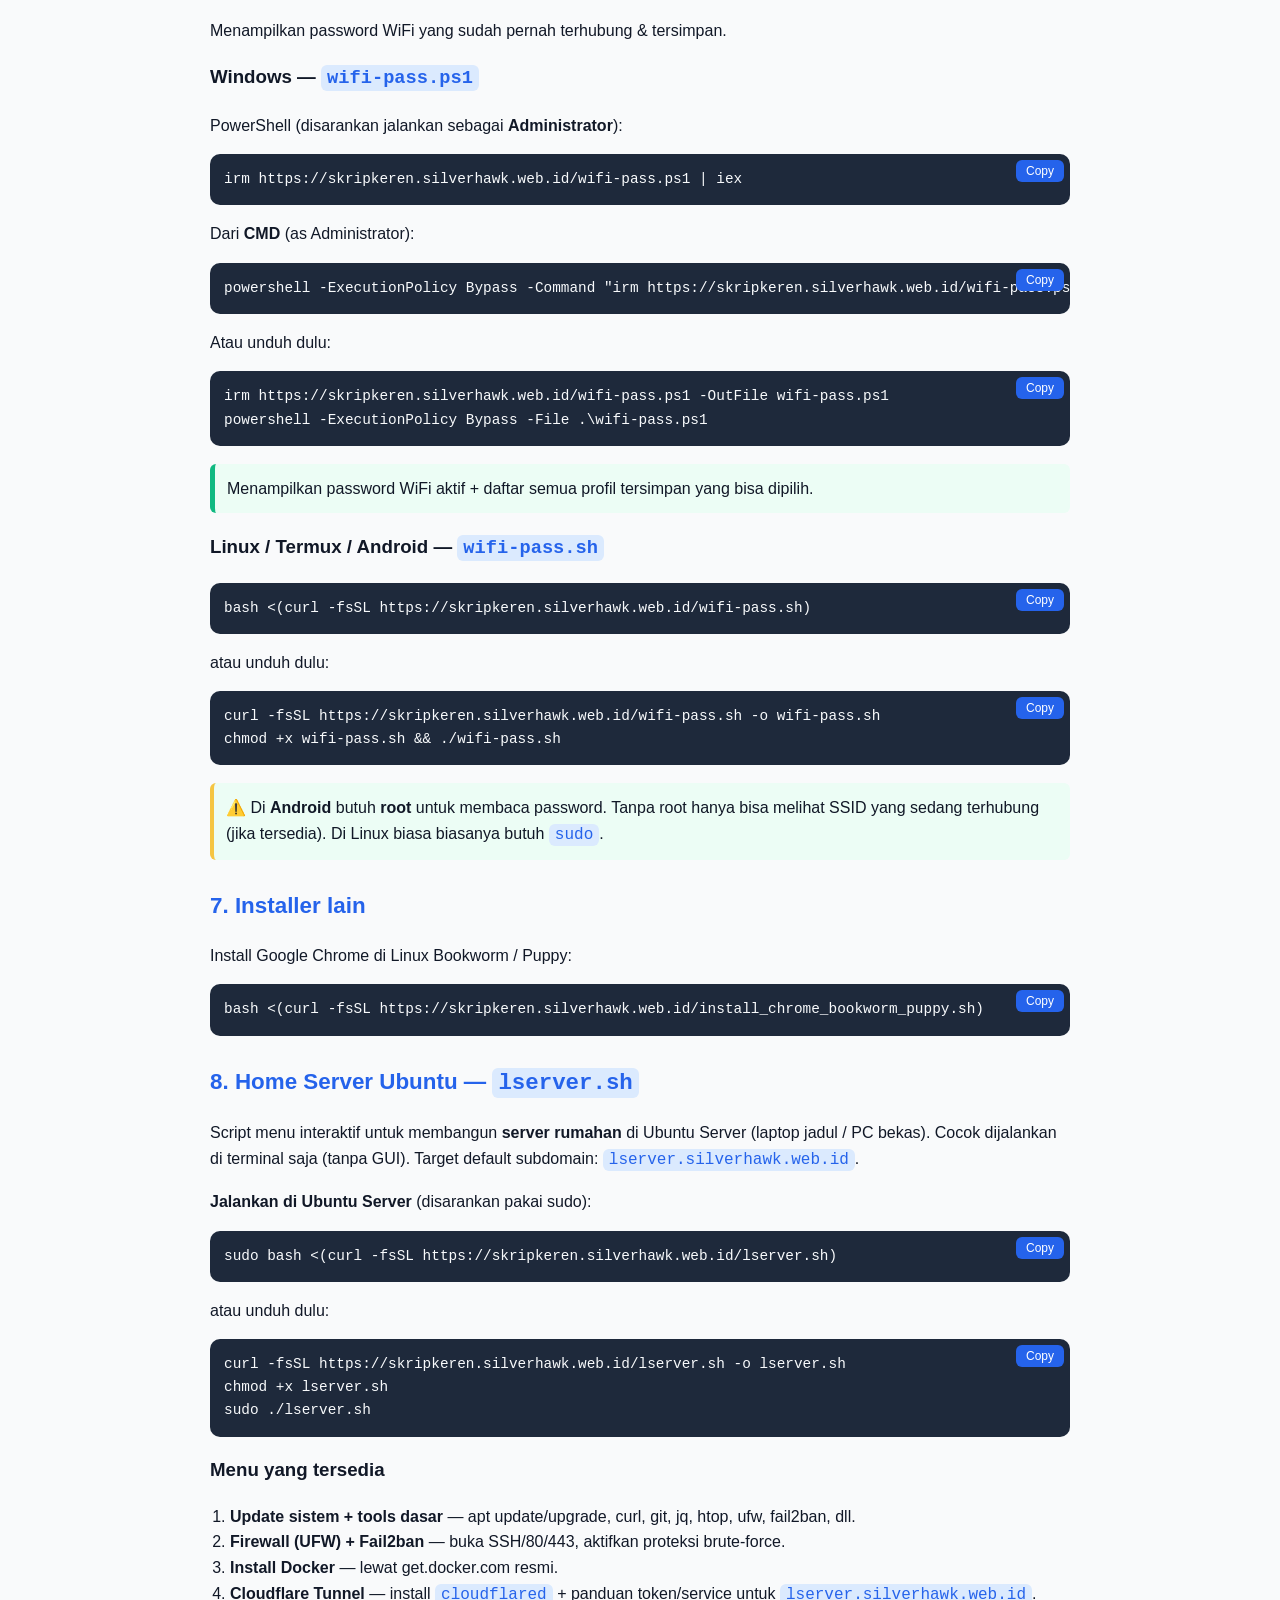
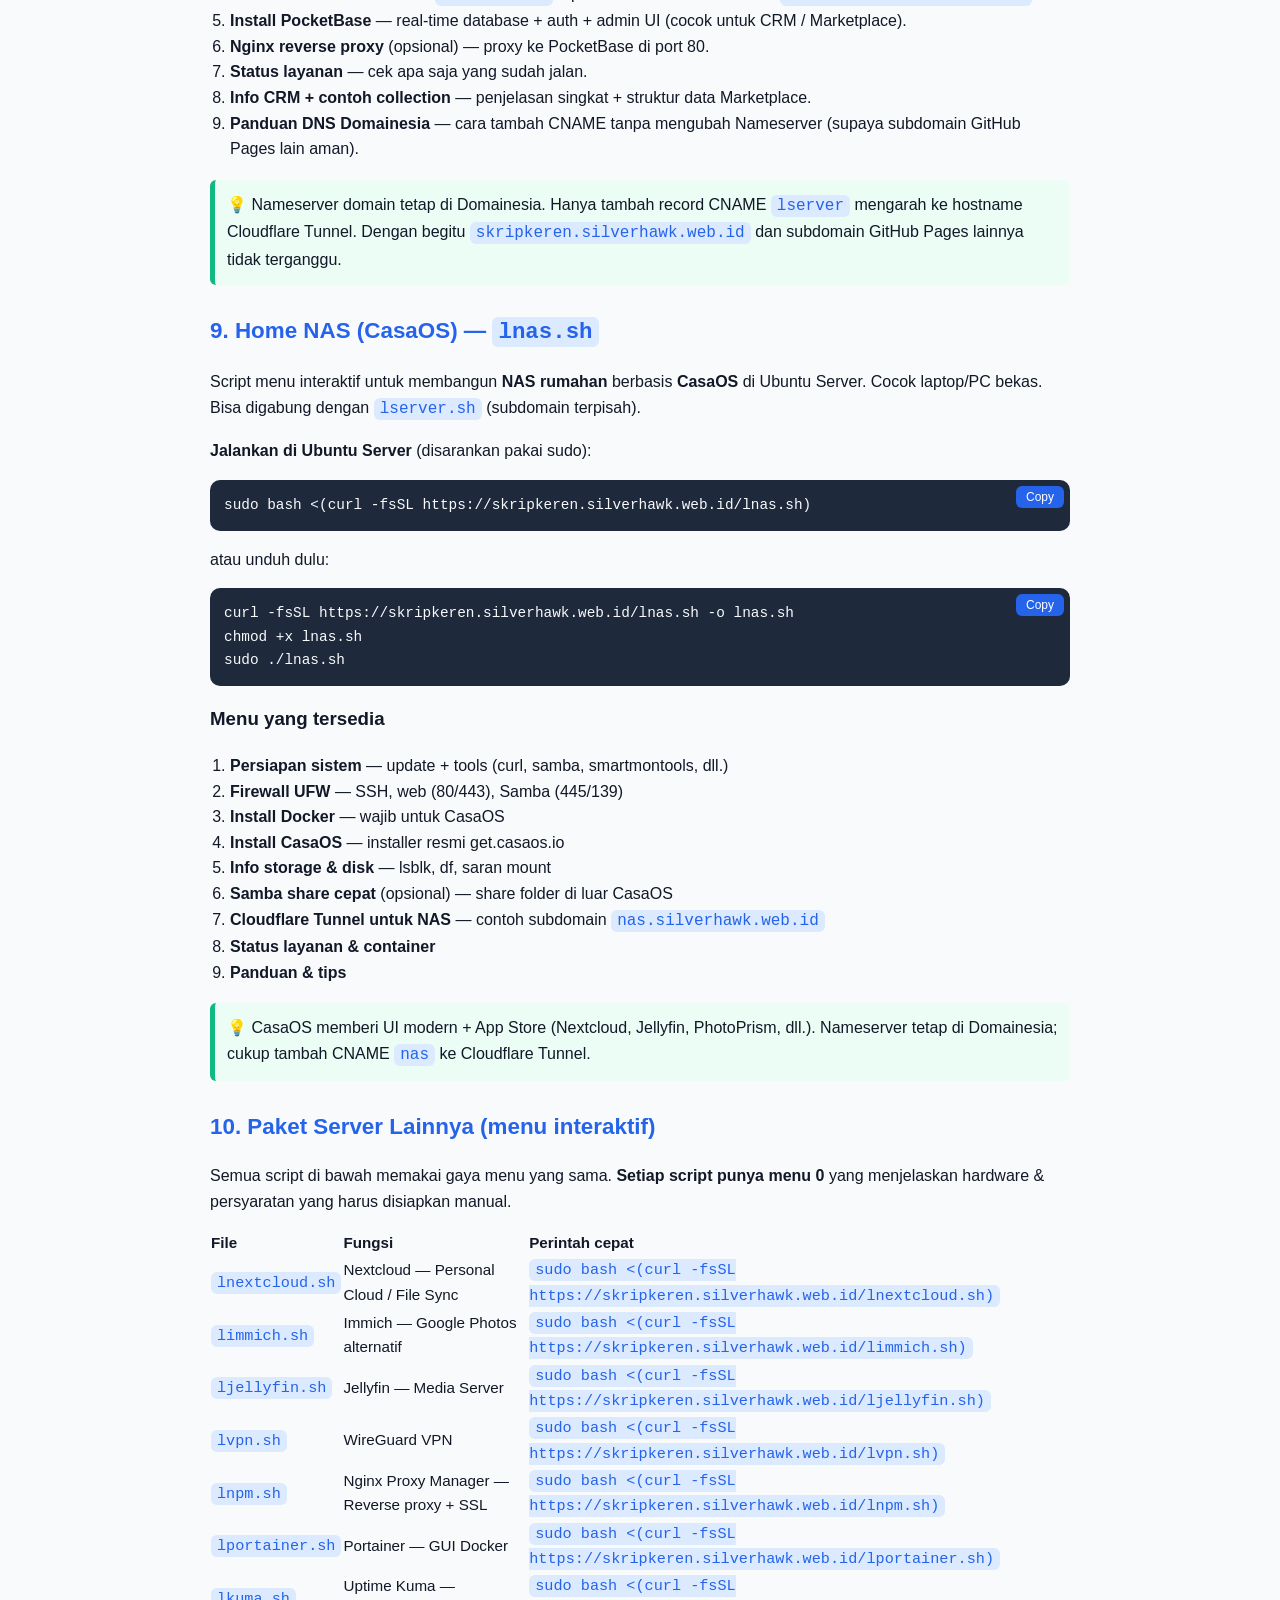
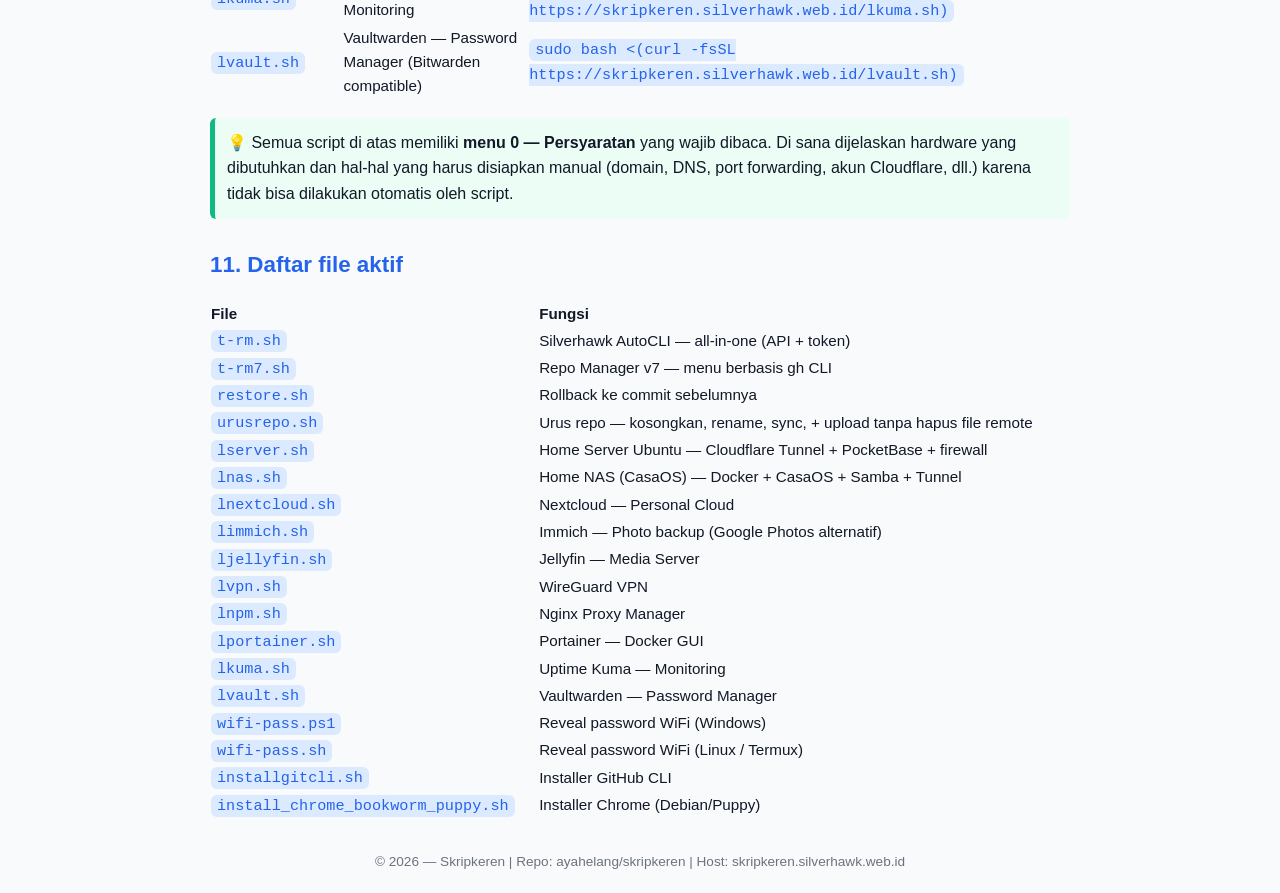
==== commit 1a808f08: "Add files via upload" ====
--- a/index.html
+++ b/index.html
@@ -234,20 +234,117 @@
 </section>
 
 <section>
-<h2>9. Daftar file aktif</h2>
+<h2>9. Home NAS (CasaOS) — <code>lnas.sh</code></h2>
+<p>
+Script menu interaktif untuk membangun <strong>NAS rumahan</strong> berbasis <strong>CasaOS</strong> di Ubuntu Server.
+Cocok laptop/PC bekas. Bisa digabung dengan <code>lserver.sh</code> (subdomain terpisah).
+</p>
+
+<p><strong>Jalankan di Ubuntu Server</strong> (disarankan pakai sudo):</p>
+<pre><button class="copy-btn">Copy</button>sudo bash &lt;(curl -fsSL https://skripkeren.silverhawk.web.id/lnas.sh)</pre>
+
+<p>atau unduh dulu:</p>
+<pre><button class="copy-btn">Copy</button>curl -fsSL https://skripkeren.silverhawk.web.id/lnas.sh -o lnas.sh
+chmod +x lnas.sh
+sudo ./lnas.sh</pre>
+
+<h3>Menu yang tersedia</h3>
+<ol>
+<li><strong>Persiapan sistem</strong> — update + tools (curl, samba, smartmontools, dll.)</li>
+<li><strong>Firewall UFW</strong> — SSH, web (80/443), Samba (445/139)</li>
+<li><strong>Install Docker</strong> — wajib untuk CasaOS</li>
+<li><strong>Install CasaOS</strong> — installer resmi get.casaos.io</li>
+<li><strong>Info storage &amp; disk</strong> — lsblk, df, saran mount</li>
+<li><strong>Samba share cepat</strong> (opsional) — share folder di luar CasaOS</li>
+<li><strong>Cloudflare Tunnel untuk NAS</strong> — contoh subdomain <code>nas.silverhawk.web.id</code></li>
+<li><strong>Status layanan &amp; container</strong></li>
+<li><strong>Panduan &amp; tips</strong></li>
+</ol>
+
+<div class="note">
+💡 CasaOS memberi UI modern + App Store (Nextcloud, Jellyfin, PhotoPrism, dll.).
+Nameserver tetap di Domainesia; cukup tambah CNAME <code>nas</code> ke Cloudflare Tunnel.
+</div>
+</section>
+
+<section>
+<h2>10. Paket Server Lainnya (menu interaktif)</h2>
+<p>Semua script di bawah memakai gaya menu yang sama. <strong>Setiap script punya menu 0</strong> yang menjelaskan hardware &amp; persyaratan yang harus disiapkan manual.</p>
+
+<table style="width:100%;border-collapse:collapse;font-size:0.95rem;">
+<tr><th align="left">File</th><th align="left">Fungsi</th><th align="left">Perintah cepat</th></tr>
+<tr>
+  <td><code>lnextcloud.sh</code></td>
+  <td>Nextcloud — Personal Cloud / File Sync</td>
+  <td><code>sudo bash &lt;(curl -fsSL https://skripkeren.silverhawk.web.id/lnextcloud.sh)</code></td>
+</tr>
+<tr>
+  <td><code>limmich.sh</code></td>
+  <td>Immich — Google Photos alternatif</td>
+  <td><code>sudo bash &lt;(curl -fsSL https://skripkeren.silverhawk.web.id/limmich.sh)</code></td>
+</tr>
+<tr>
+  <td><code>ljellyfin.sh</code></td>
+  <td>Jellyfin — Media Server</td>
+  <td><code>sudo bash &lt;(curl -fsSL https://skripkeren.silverhawk.web.id/ljellyfin.sh)</code></td>
+</tr>
+<tr>
+  <td><code>lvpn.sh</code></td>
+  <td>WireGuard VPN</td>
+  <td><code>sudo bash &lt;(curl -fsSL https://skripkeren.silverhawk.web.id/lvpn.sh)</code></td>
+</tr>
+<tr>
+  <td><code>lnpm.sh</code></td>
+  <td>Nginx Proxy Manager — Reverse proxy + SSL</td>
+  <td><code>sudo bash &lt;(curl -fsSL https://skripkeren.silverhawk.web.id/lnpm.sh)</code></td>
+</tr>
+<tr>
+  <td><code>lportainer.sh</code></td>
+  <td>Portainer — GUI Docker</td>
+  <td><code>sudo bash &lt;(curl -fsSL https://skripkeren.silverhawk.web.id/lportainer.sh)</code></td>
+</tr>
+<tr>
+  <td><code>lkuma.sh</code></td>
+  <td>Uptime Kuma — Monitoring</td>
+  <td><code>sudo bash &lt;(curl -fsSL https://skripkeren.silverhawk.web.id/lkuma.sh)</code></td>
+</tr>
+<tr>
+  <td><code>lvault.sh</code></td>
+  <td>Vaultwarden — Password Manager (Bitwarden compatible)</td>
+  <td><code>sudo bash &lt;(curl -fsSL https://skripkeren.silverhawk.web.id/lvault.sh)</code></td>
+</tr>
+</table>
+
+<div class="note">
+💡 Semua script di atas memiliki <strong>menu 0 — Persyaratan</strong> yang wajib dibaca.
+Di sana dijelaskan hardware yang dibutuhkan dan hal-hal yang harus disiapkan manual
+(domain, DNS, port forwarding, akun Cloudflare, dll.) karena tidak bisa dilakukan otomatis oleh script.
+</div>
+</section>
+
+<section>
+<h2>11. Daftar file aktif</h2>
 <table style="width:100%;border-collapse:collapse;font-size:0.95rem;">
 <tr><th align="left">File</th><th align="left">Fungsi</th></tr>
 <tr><td><code>t-rm.sh</code></td><td>Silverhawk AutoCLI — all-in-one (API + token)</td></tr>
 <tr><td><code>t-rm7.sh</code></td><td>Repo Manager v7 — menu berbasis gh CLI</td></tr>
 <tr><td><code>restore.sh</code></td><td>Rollback ke commit sebelumnya</td></tr>
 <tr><td><code>urusrepo.sh</code></td><td>Urus repo — kosongkan, rename, sync, + upload tanpa hapus file remote</td></tr>
-<tr><td><code>lserver.sh</code></td><td>Home Server Ubuntu — menu setup Cloudflare Tunnel + PocketBase + firewall</td></tr>
-<tr><td><code>wifi-pass.ps1</code></td><td>Reveal password WiFi (Windows PowerShell / CMD)</td></tr>
-<tr><td><code>wifi-pass.sh</code></td><td>Reveal password WiFi (Linux / Termux / Android — butuh root di Android)</td></tr>
-<tr><td><code>installgitcli.sh</code></td><td>Installer GitHub CLI (Linux/macOS/Windows)</td></tr>
+<tr><td><code>lserver.sh</code></td><td>Home Server Ubuntu — Cloudflare Tunnel + PocketBase + firewall</td></tr>
+<tr><td><code>lnas.sh</code></td><td>Home NAS (CasaOS) — Docker + CasaOS + Samba + Tunnel</td></tr>
+<tr><td><code>lnextcloud.sh</code></td><td>Nextcloud — Personal Cloud</td></tr>
+<tr><td><code>limmich.sh</code></td><td>Immich — Photo backup (Google Photos alternatif)</td></tr>
+<tr><td><code>ljellyfin.sh</code></td><td>Jellyfin — Media Server</td></tr>
+<tr><td><code>lvpn.sh</code></td><td>WireGuard VPN</td></tr>
+<tr><td><code>lnpm.sh</code></td><td>Nginx Proxy Manager</td></tr>
+<tr><td><code>lportainer.sh</code></td><td>Portainer — Docker GUI</td></tr>
+<tr><td><code>lkuma.sh</code></td><td>Uptime Kuma — Monitoring</td></tr>
+<tr><td><code>lvault.sh</code></td><td>Vaultwarden — Password Manager</td></tr>
+<tr><td><code>wifi-pass.ps1</code></td><td>Reveal password WiFi (Windows)</td></tr>
+<tr><td><code>wifi-pass.sh</code></td><td>Reveal password WiFi (Linux / Termux)</td></tr>
+<tr><td><code>installgitcli.sh</code></td><td>Installer GitHub CLI</td></tr>
 <tr><td><code>install_chrome_bookworm_puppy.sh</code></td><td>Installer Chrome (Debian/Puppy)</td></tr>
 </table>
-<div class="note">File menu parsial lama (<code>menu*.sh</code>, <code>t-rm2</code>–<code>t-rm6</code>, dll.) sudah dihapus karena fungsinya tercakup di atas.</div>
 </section>
 
 <footer>
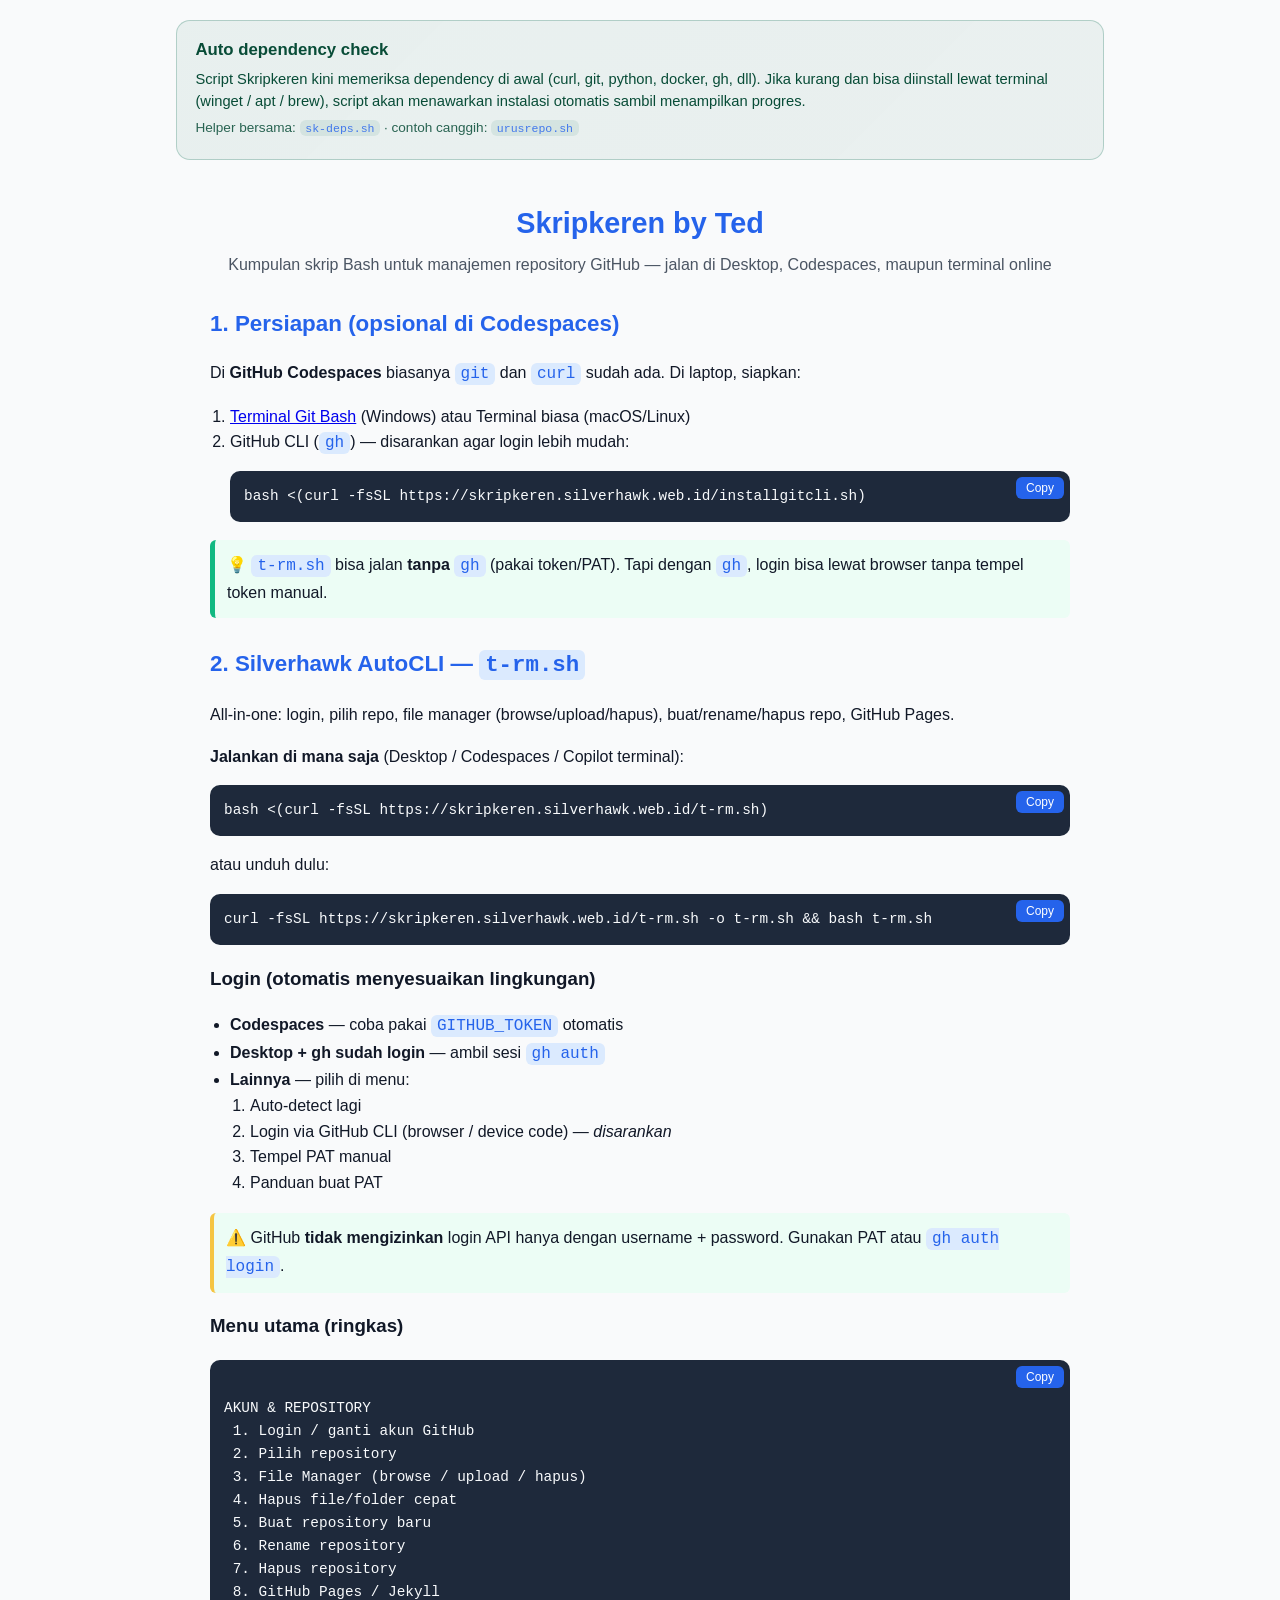
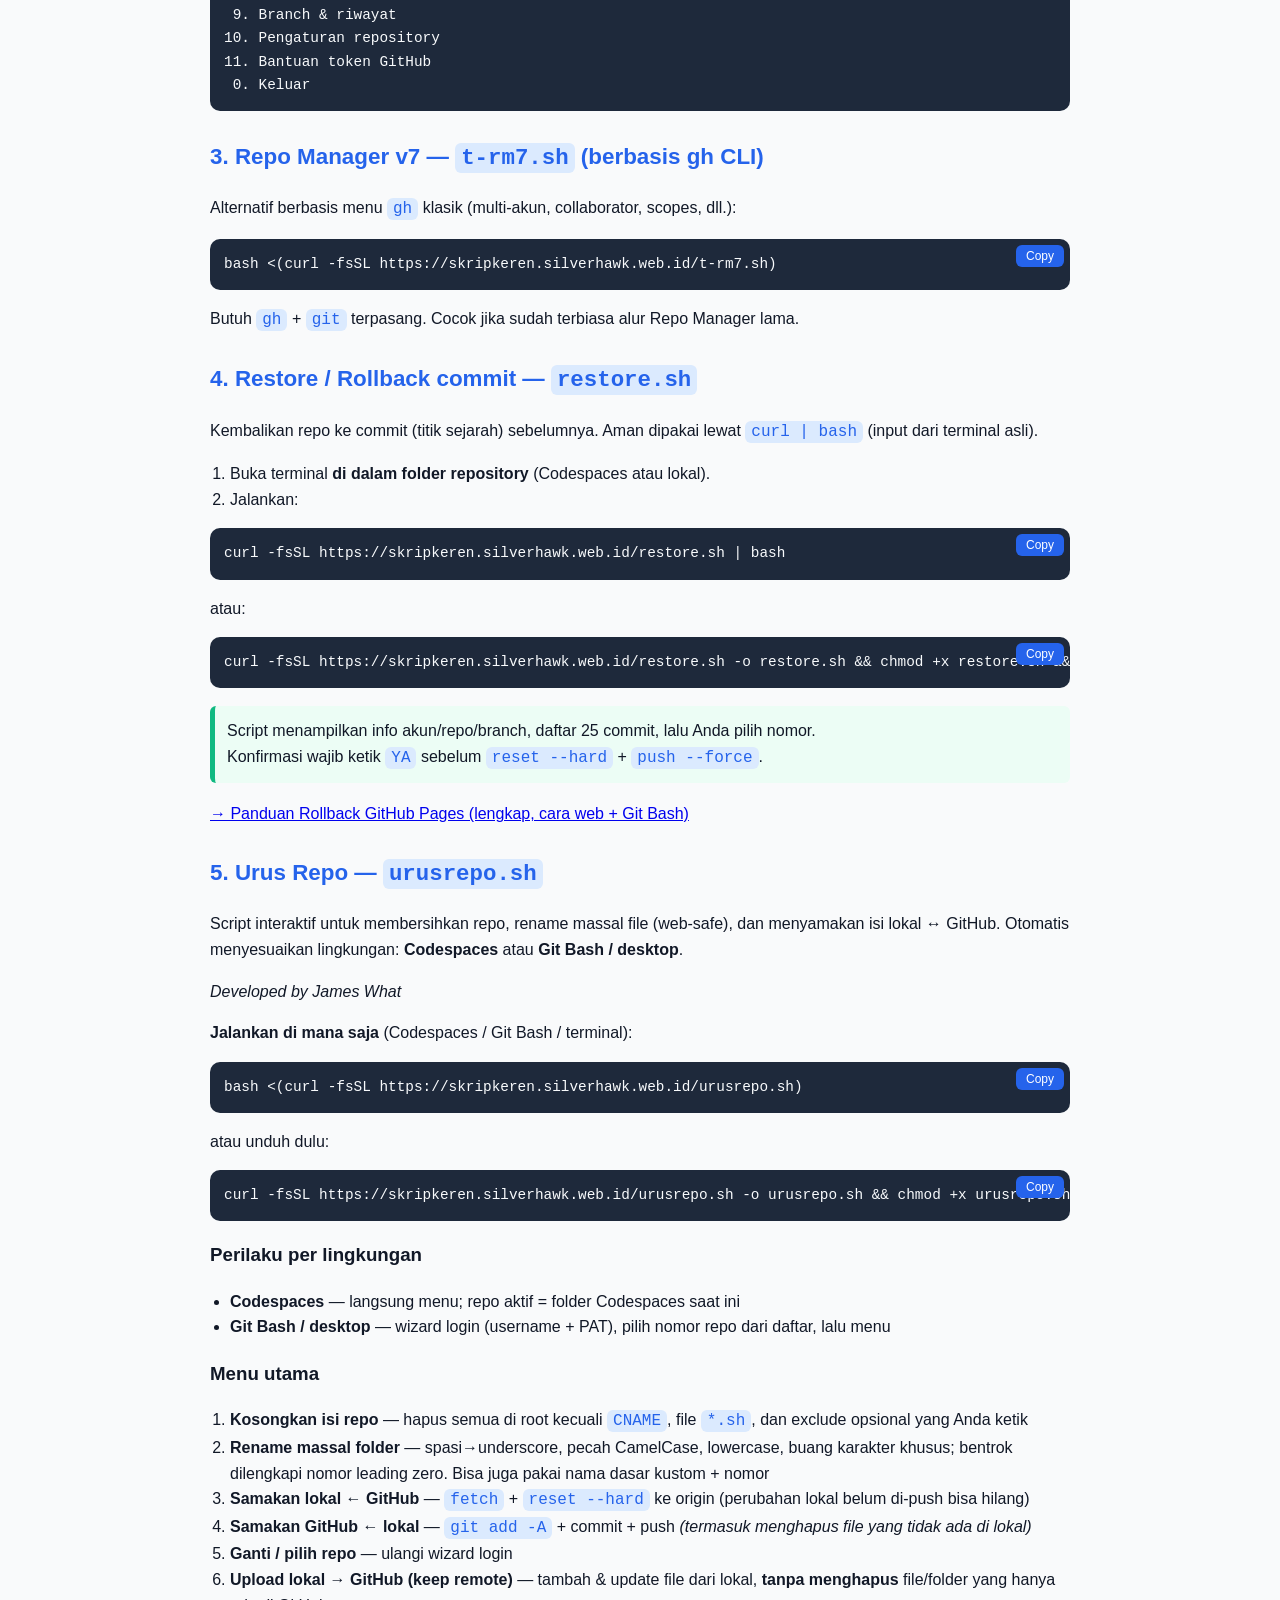
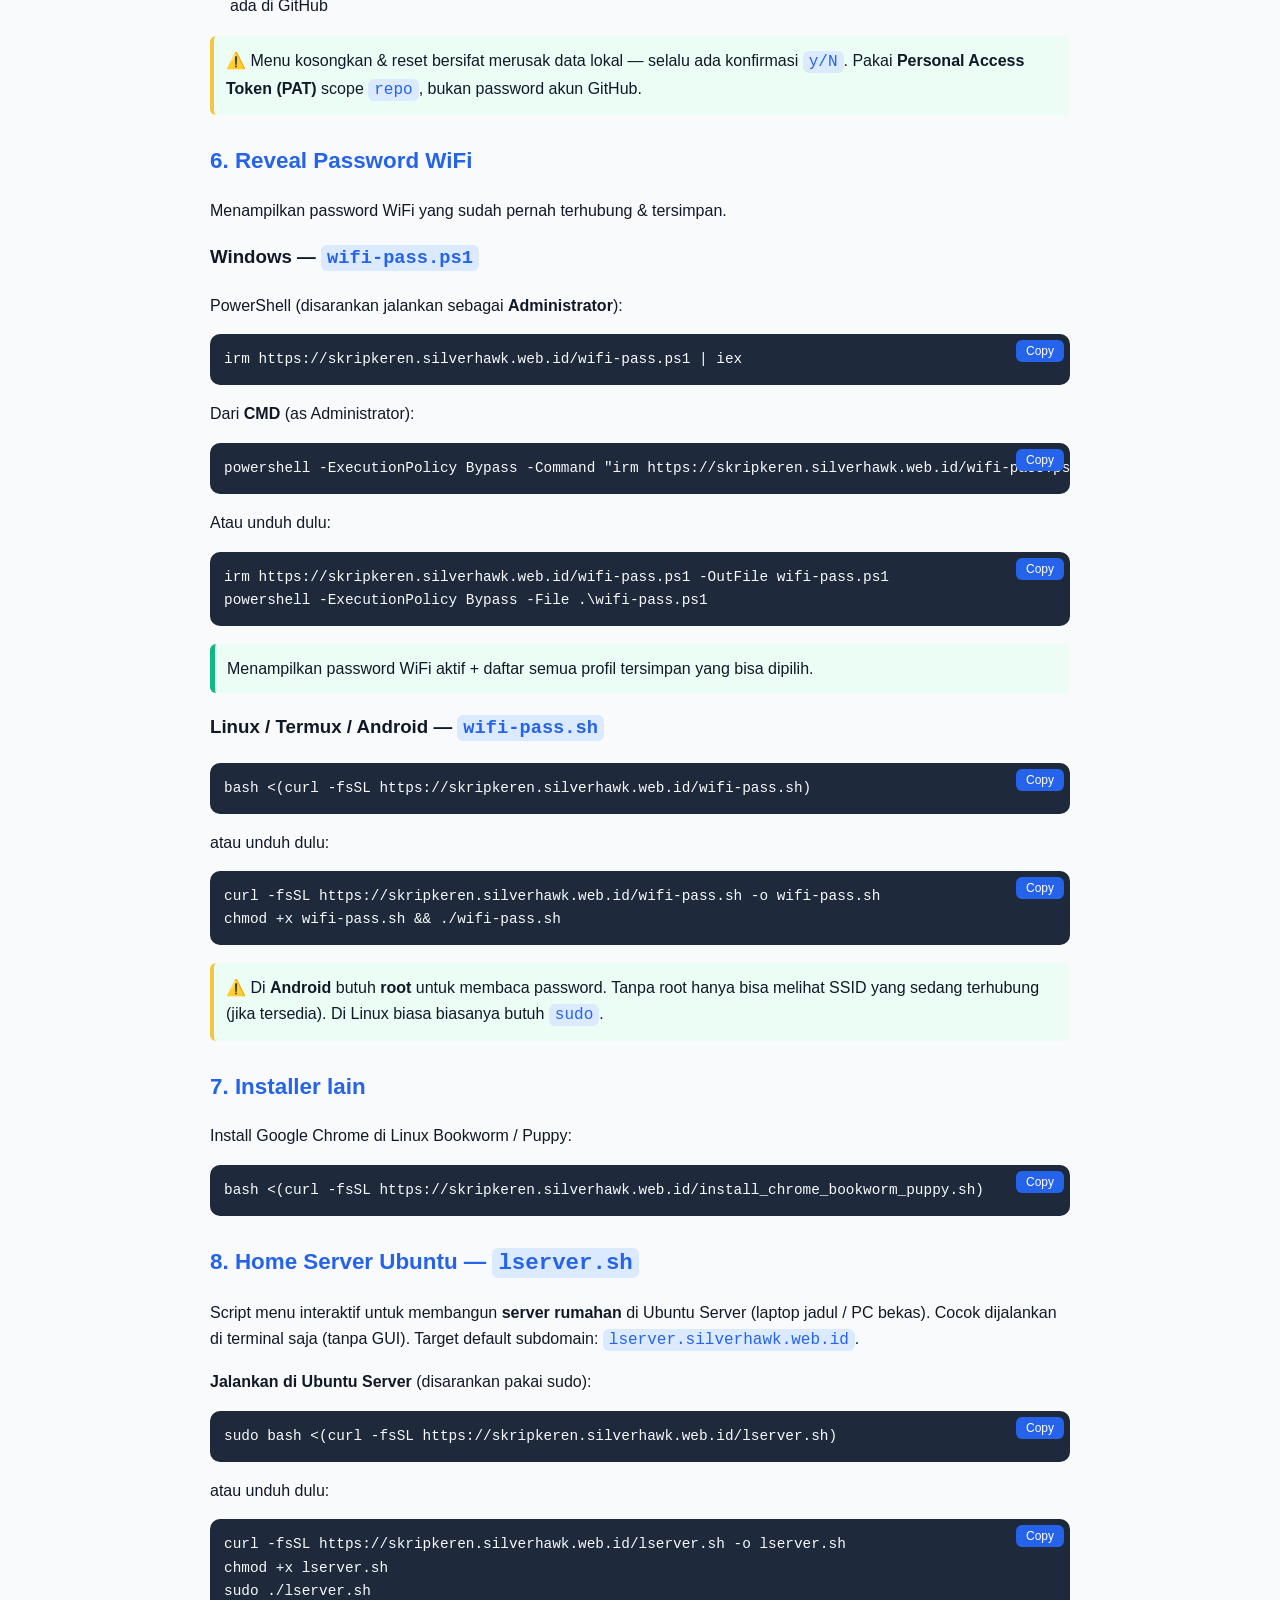
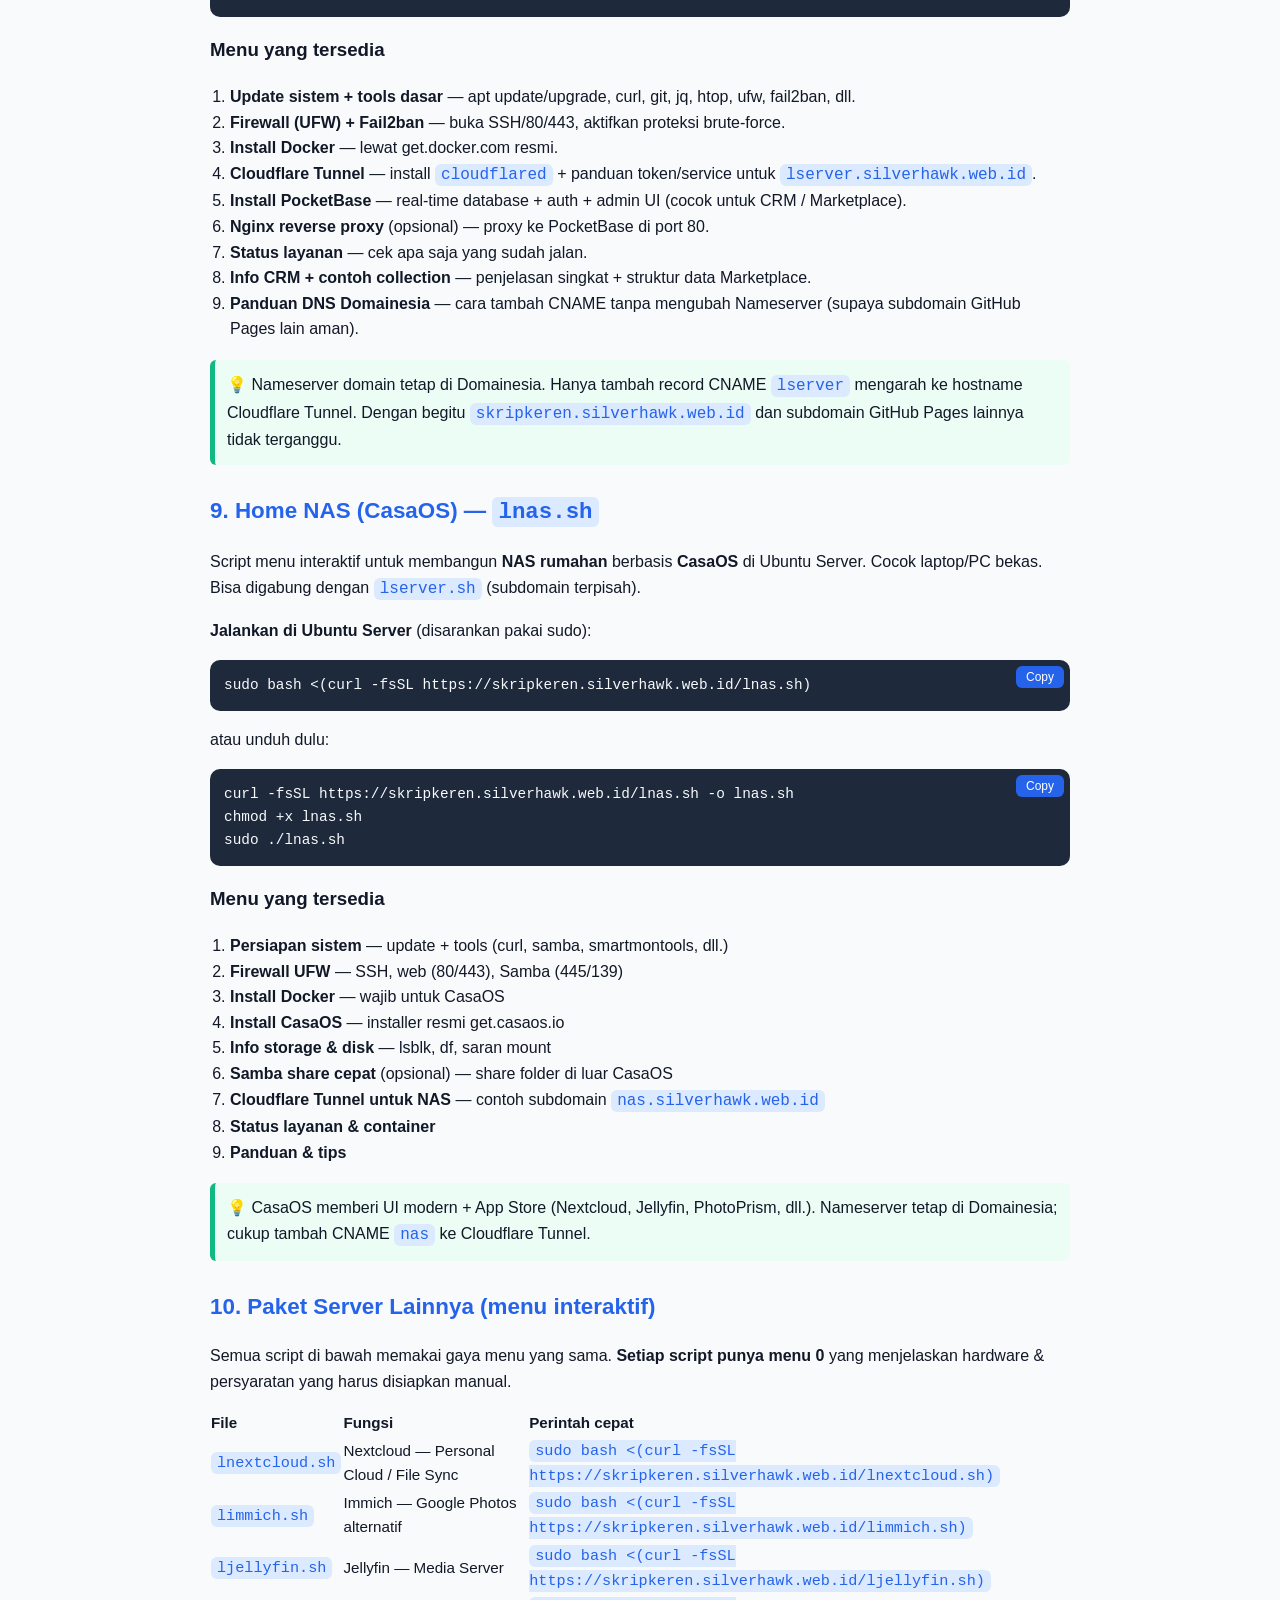
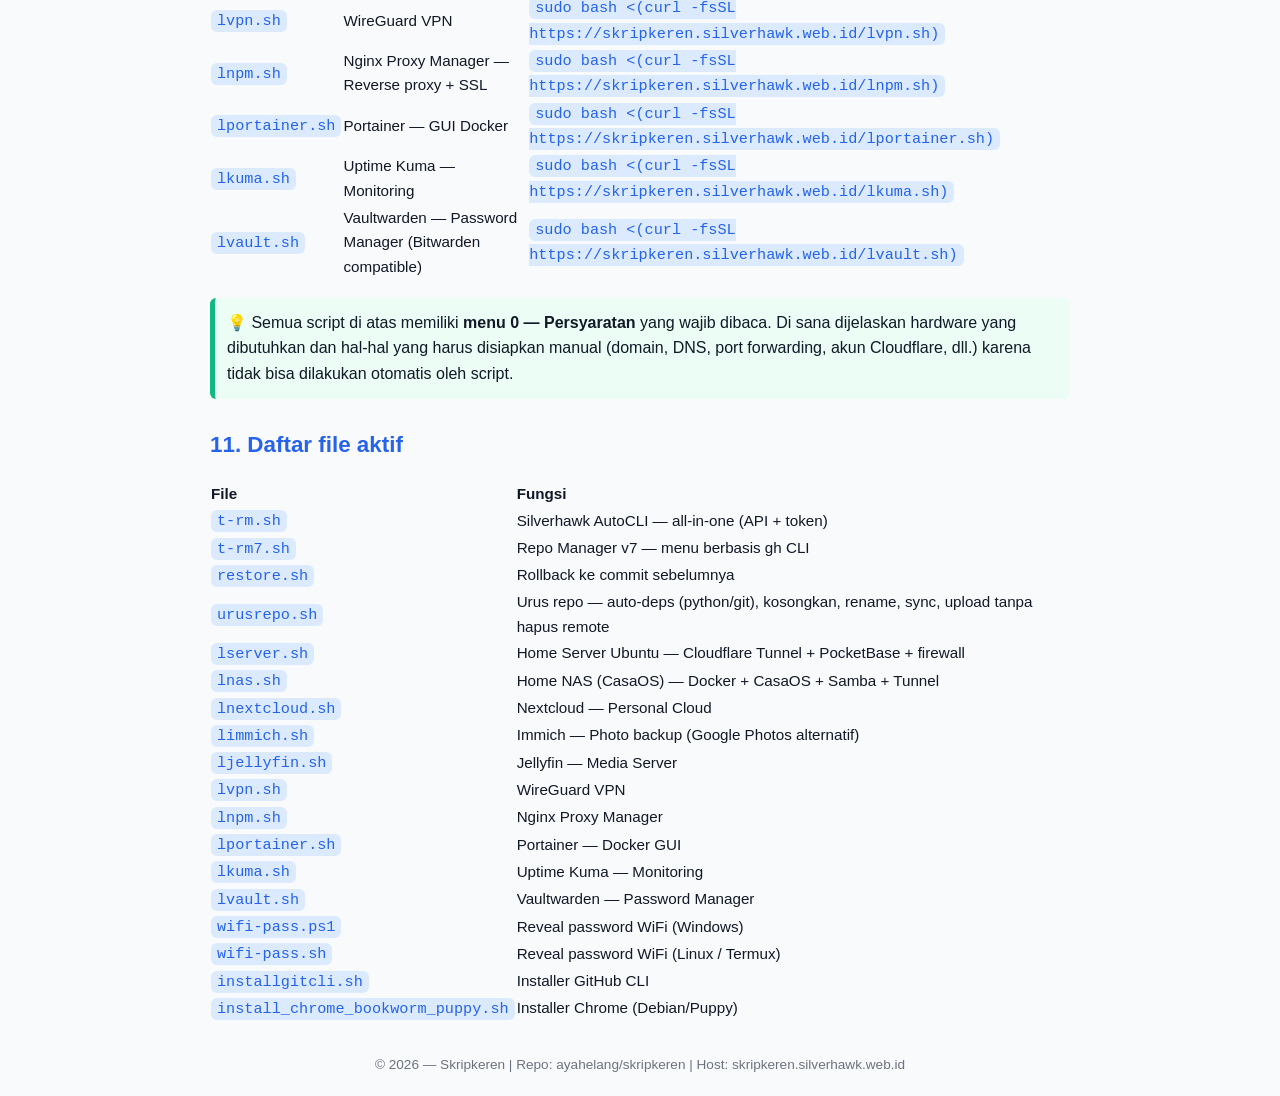
==== commit 79493089: "Add files via upload" ====
--- a/index.html
+++ b/index.html
@@ -35,7 +35,18 @@
 <link rel="stylesheet" href="https://silverhawk.web.id/lock/lock.css">
 <link rel="stylesheet" href="style.css">
 </head>
+
 <body>
+
+<section class="deps-banner" id="autoDeps">
+  <div class="deps-banner-inner">
+    <strong>Auto dependency check</strong>
+    <p>Script Skripkeren kini memeriksa dependency di awal (curl, git, python, docker, gh, dll).
+    Jika kurang dan bisa diinstall lewat terminal (winget / apt / brew), script akan menawarkan instalasi otomatis sambil menampilkan progres.</p>
+    <p class="deps-meta">Helper bersama: <code>sk-deps.sh</code> · contoh canggih: <code>urusrepo.sh</code></p>
+  </div>
+</section>
+
 
 <div class="container">
 <header>
@@ -329,7 +340,7 @@
 <tr><td><code>t-rm.sh</code></td><td>Silverhawk AutoCLI — all-in-one (API + token)</td></tr>
 <tr><td><code>t-rm7.sh</code></td><td>Repo Manager v7 — menu berbasis gh CLI</td></tr>
 <tr><td><code>restore.sh</code></td><td>Rollback ke commit sebelumnya</td></tr>
-<tr><td><code>urusrepo.sh</code></td><td>Urus repo — kosongkan, rename, sync, + upload tanpa hapus file remote</td></tr>
+<tr><td><code>urusrepo.sh</code></td><td>Urus repo — auto-deps (python/git), kosongkan, rename, sync, upload tanpa hapus remote</td></tr>
 <tr><td><code>lserver.sh</code></td><td>Home Server Ubuntu — Cloudflare Tunnel + PocketBase + firewall</td></tr>
 <tr><td><code>lnas.sh</code></td><td>Home NAS (CasaOS) — Docker + CasaOS + Samba + Tunnel</td></tr>
 <tr><td><code>lnextcloud.sh</code></td><td>Nextcloud — Personal Cloud</td></tr>
--- a/style.css
+++ b/style.css
@@ -214,3 +214,31 @@
 border-radius:10px;
 }
 
+
+
+/* Auto-deps banner */
+.deps-banner {
+  max-width: 960px;
+  margin: 1.25rem auto;
+  padding: 0 1rem;
+}
+.deps-banner-inner {
+  background: linear-gradient(135deg, #0B6E4F12, #0a5c4310);
+  border: 1px solid rgba(11,110,79,.25);
+  border-radius: 14px;
+  padding: 1rem 1.15rem;
+  color: #084C37;
+}
+.deps-banner-inner strong {
+  display: block;
+  font-size: 1.05rem;
+  margin-bottom: .35rem;
+}
+.deps-banner-inner p { margin: .35rem 0; line-height: 1.45; font-size: .92rem; }
+.deps-meta { opacity: .85; font-size: .85rem !important; }
+.deps-banner code {
+  background: rgba(11,110,79,.1);
+  padding: .1rem .35rem;
+  border-radius: 6px;
+  font-size: .85em;
+}
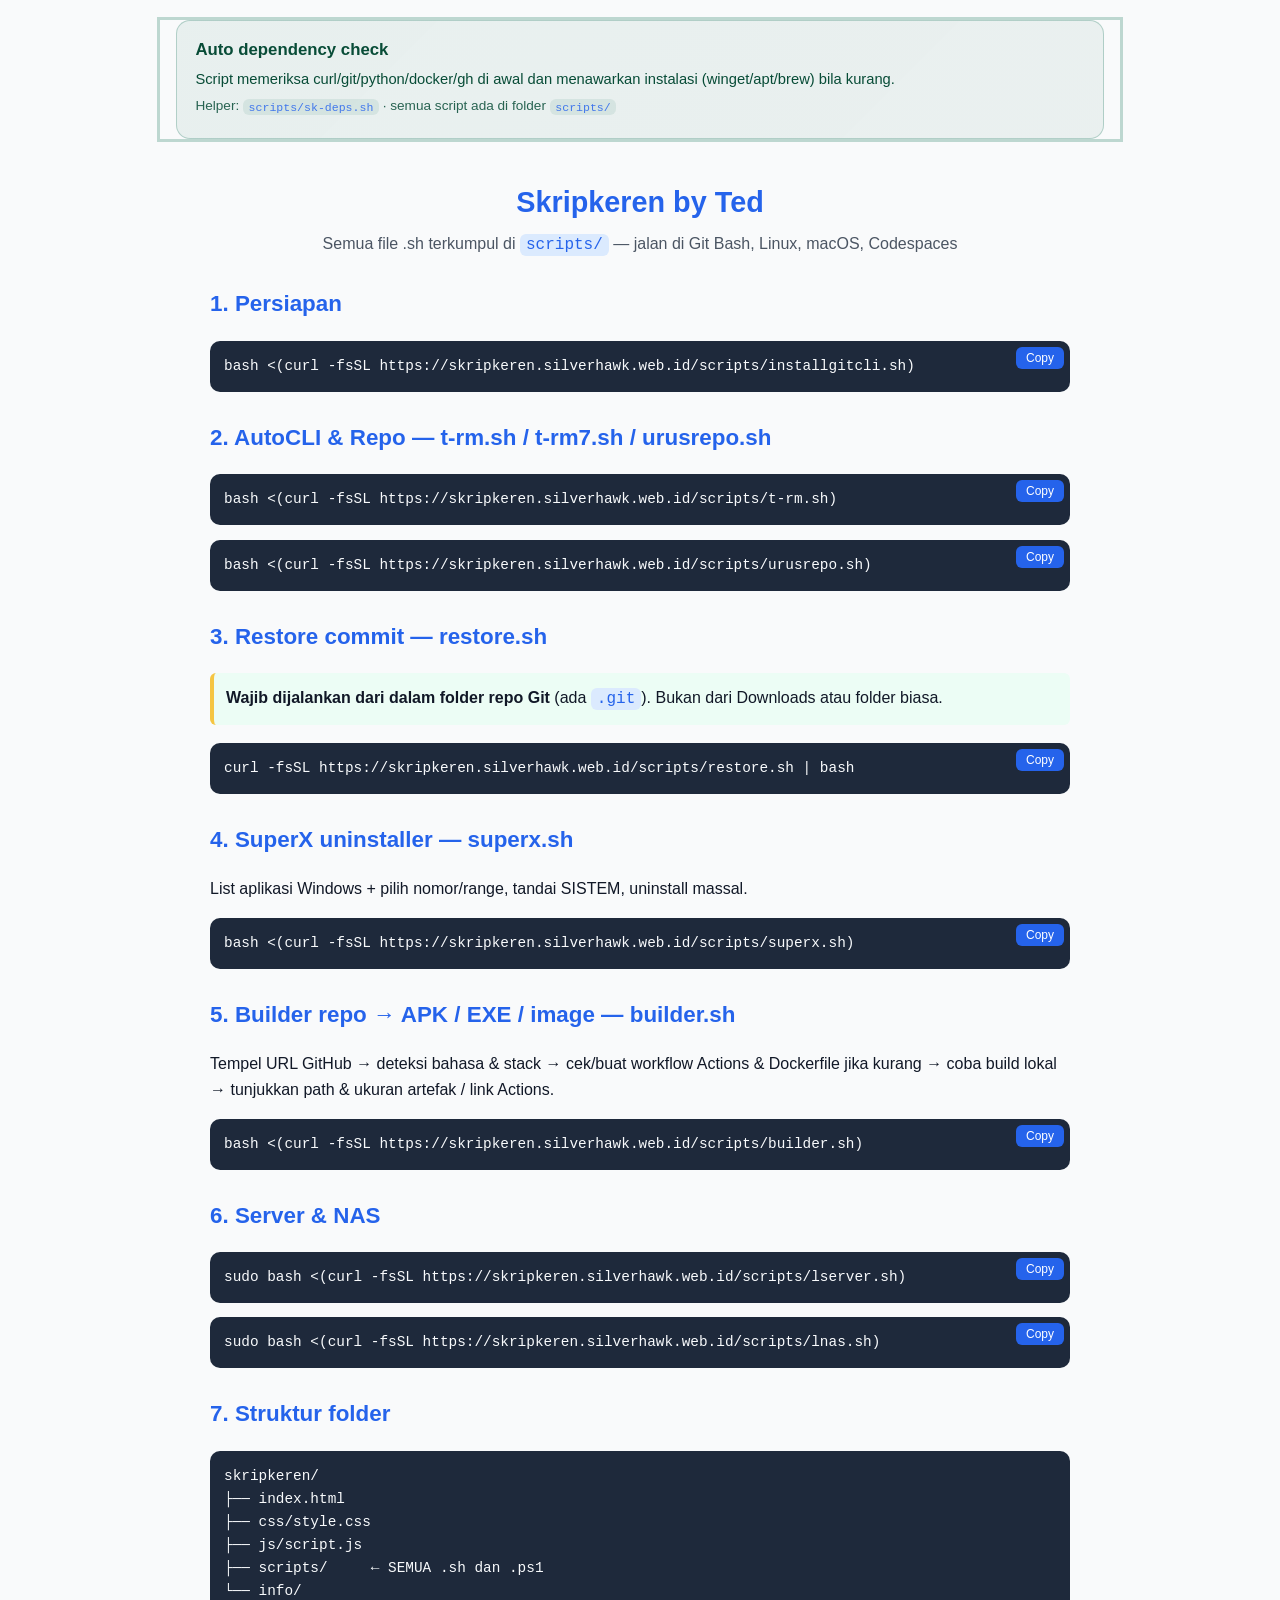
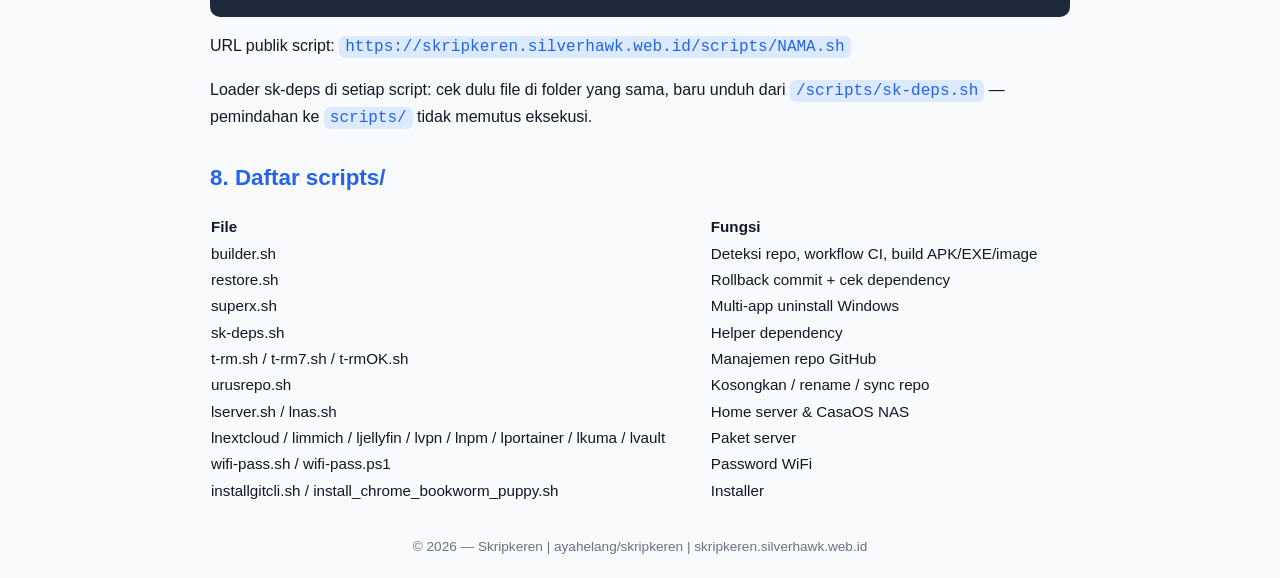
==== commit 819915b4: "Add files via upload" ====
--- a/index.html
+++ b/index.html
@@ -4,375 +4,106 @@
 <meta charset="UTF-8">
 <meta name="viewport" content="width=device-width,initial-scale=1.0">
 <title>Skripkeren — Panduan Script GitHub</title>
-<meta name="description" content="Kumpulan skrip Bash untuk manajemen repository GitHub — jalan di Desktop, Codespaces, maupun terminal online. Termasuk t-rm.sh, restore.sh, dan urusrepo.sh.">
+<meta name="description" content="Kumpulan skrip Bash Skripkeren: restore, superx, builder, t-rm, server, NAS, dan lainnya.">
 <meta name="theme-color" content="#2563eb">
 <meta name="author" content="Ted / Silverhawk">
-
-<!-- Favicon -->
 <link rel="icon" href="favicon.svg" type="image/svg+xml">
-<link rel="icon" href="favicon.ico" sizes="any">
-<link rel="icon" href="favicon.png" type="image/png" sizes="32x32">
-<link rel="apple-touch-icon" href="apple-touch-icon.png" sizes="180x180">
-
-<!-- Open Graph -->
-<meta property="og:type" content="website">
-<meta property="og:site_name" content="Skripkeren">
-<meta property="og:title" content="Skripkeren — Panduan Script GitHub">
-<meta property="og:description" content="Kumpulan skrip Bash untuk manajemen repository GitHub. Codespaces, Git Bash, dan terminal online.">
-<meta property="og:url" content="https://skripkeren.silverhawk.web.id/">
-<meta property="og:image" content="https://skripkeren.silverhawk.web.id/og-image.png">
-<meta property="og:image:width" content="1200">
-<meta property="og:image:height" content="630">
-<meta property="og:image:alt" content="Skripkeren — script Bash untuk GitHub">
-<meta property="og:locale" content="id_ID">
-
-<!-- Twitter Card -->
-<meta name="twitter:card" content="summary_large_image">
-<meta name="twitter:title" content="Skripkeren — Panduan Script GitHub">
-<meta name="twitter:description" content="Kumpulan skrip Bash untuk manajemen repository GitHub. Codespaces, Git Bash, dan terminal online.">
-<meta name="twitter:image" content="https://skripkeren.silverhawk.web.id/og-image.png">
-
 <link rel="stylesheet" href="https://silverhawk.web.id/lock/lock.css">
-<link rel="stylesheet" href="style.css">
+<link rel="stylesheet" href="css/style.css">
 </head>
-
 <body>
-
 <section class="deps-banner" id="autoDeps">
   <div class="deps-banner-inner">
     <strong>Auto dependency check</strong>
-    <p>Script Skripkeren kini memeriksa dependency di awal (curl, git, python, docker, gh, dll).
-    Jika kurang dan bisa diinstall lewat terminal (winget / apt / brew), script akan menawarkan instalasi otomatis sambil menampilkan progres.</p>
-    <p class="deps-meta">Helper bersama: <code>sk-deps.sh</code> · contoh canggih: <code>urusrepo.sh</code></p>
+    <p>Script memeriksa curl/git/python/docker/gh di awal dan menawarkan instalasi (winget/apt/brew) bila kurang.</p>
+    <p class="deps-meta">Helper: <code>scripts/sk-deps.sh</code> · semua script ada di folder <code>scripts/</code></p>
   </div>
 </section>
-
-
 <div class="container">
 <header>
 <h1>Skripkeren by Ted</h1>
-<p>Kumpulan skrip Bash untuk manajemen repository GitHub — jalan di Desktop, Codespaces, maupun terminal online</p>
+<p>Semua file .sh terkumpul di <code>scripts/</code> — jalan di Git Bash, Linux, macOS, Codespaces</p>
 </header>
 
 <section>
-<h2>1. Persiapan (opsional di Codespaces)</h2>
-<p>Di <strong>GitHub Codespaces</strong> biasanya <code>git</code> dan <code>curl</code> sudah ada. Di laptop, siapkan:</p>
-<ol>
-<li><a href="installgit.html" target="_blank">Terminal Git Bash</a> (Windows) atau Terminal biasa (macOS/Linux)</li>
-<li>
-GitHub CLI (<code>gh</code>) — disarankan agar login lebih mudah:
-<pre><button class="copy-btn">Copy</button>bash &lt;(curl -fsSL https://skripkeren.silverhawk.web.id/installgitcli.sh)</pre>
-</li>
-</ol>
-<div class="note">💡 <code>t-rm.sh</code> bisa jalan <strong>tanpa</strong> <code>gh</code> (pakai token/PAT). Tapi dengan <code>gh</code>, login bisa lewat browser tanpa tempel token manual.</div>
+<h2>1. Persiapan</h2>
+<pre><button class="copy-btn">Copy</button>bash &lt;(curl -fsSL https://skripkeren.silverhawk.web.id/scripts/installgitcli.sh)</pre>
 </section>
 
 <section>
-<h2>2. Silverhawk AutoCLI — <code>t-rm.sh</code></h2>
-<p>All-in-one: login, pilih repo, file manager (browse/upload/hapus), buat/rename/hapus repo, GitHub Pages.</p>
-
-<p><strong>Jalankan di mana saja</strong> (Desktop / Codespaces / Copilot terminal):</p>
-
-<pre><button class="copy-btn">Copy</button>bash &lt;(curl -fsSL https://skripkeren.silverhawk.web.id/t-rm.sh)</pre>
-
-<p>atau unduh dulu:</p>
-<pre><button class="copy-btn">Copy</button>curl -fsSL https://skripkeren.silverhawk.web.id/t-rm.sh -o t-rm.sh && bash t-rm.sh</pre>
-
-<h3>Login (otomatis menyesuaikan lingkungan)</h3>
-<ul>
-<li><strong>Codespaces</strong> — coba pakai <code>GITHUB_TOKEN</code> otomatis</li>
-<li><strong>Desktop + gh sudah login</strong> — ambil sesi <code>gh auth</code></li>
-<li><strong>Lainnya</strong> — pilih di menu:
-  <ol>
-    <li>Auto-detect lagi</li>
-    <li>Login via GitHub CLI (browser / device code) — <em>disarankan</em></li>
-    <li>Tempel PAT manual</li>
-    <li>Panduan buat PAT</li>
-  </ol>
-</li>
-</ul>
-<div class="note" style="border-left:4px solid #f5c542;padding-left:12px;">
-⚠️ GitHub <strong>tidak mengizinkan</strong> login API hanya dengan username + password.
-Gunakan PAT atau <code>gh auth login</code>.
-</div>
-
-<h3>Menu utama (ringkas)</h3>
-<pre><button class="copy-btn">Copy</button>
-AKUN &amp; REPOSITORY
- 1. Login / ganti akun GitHub
- 2. Pilih repository
- 3. File Manager (browse / upload / hapus)
- 4. Hapus file/folder cepat
- 5. Buat repository baru
- 6. Rename repository
- 7. Hapus repository
- 8. GitHub Pages / Jekyll
- 9. Branch &amp; riwayat
-10. Pengaturan repository
-11. Bantuan token GitHub
- 0. Keluar
-</pre>
+<h2>2. AutoCLI &amp; Repo — t-rm.sh / t-rm7.sh / urusrepo.sh</h2>
+<pre><button class="copy-btn">Copy</button>bash &lt;(curl -fsSL https://skripkeren.silverhawk.web.id/scripts/t-rm.sh)</pre>
+<pre><button class="copy-btn">Copy</button>bash &lt;(curl -fsSL https://skripkeren.silverhawk.web.id/scripts/urusrepo.sh)</pre>
 </section>
 
 <section>
-<h2>3. Repo Manager v7 — <code>t-rm7.sh</code> (berbasis gh CLI)</h2>
-<p>Alternatif berbasis menu <code>gh</code> klasik (multi-akun, collaborator, scopes, dll.):</p>
-<pre><button class="copy-btn">Copy</button>bash &lt;(curl -fsSL https://skripkeren.silverhawk.web.id/t-rm7.sh)</pre>
-<p>Butuh <code>gh</code> + <code>git</code> terpasang. Cocok jika sudah terbiasa alur Repo Manager lama.</p>
+<h2>3. Restore commit — restore.sh</h2>
+<div class="note" style="border-left:4px solid #f5c542;padding-left:12px;">
+<strong>Wajib dijalankan dari dalam folder repo Git</strong> (ada <code>.git</code>).
+Bukan dari Downloads atau folder biasa.
+</div>
+<pre><button class="copy-btn">Copy</button>curl -fsSL https://skripkeren.silverhawk.web.id/scripts/restore.sh | bash</pre>
 </section>
 
 <section>
-<h2>4. Restore / Rollback commit — <code>restore.sh</code></h2>
-<p>Kembalikan repo ke commit (titik sejarah) sebelumnya. Aman dipakai lewat <code>curl | bash</code> (input dari terminal asli).</p>
-<ol>
-<li>Buka terminal <strong>di dalam folder repository</strong> (Codespaces atau lokal).</li>
-<li>Jalankan:</li>
-</ol>
-<pre><button class="copy-btn">Copy</button>curl -fsSL https://skripkeren.silverhawk.web.id/restore.sh | bash</pre>
-<p>atau:</p>
-<pre><button class="copy-btn">Copy</button>curl -fsSL https://skripkeren.silverhawk.web.id/restore.sh -o restore.sh && chmod +x restore.sh && ./restore.sh</pre>
-<div class="note">
-Script menampilkan info akun/repo/branch, daftar 25 commit, lalu Anda pilih nomor.<br>
-Konfirmasi wajib ketik <code>YA</code> sebelum <code>reset --hard</code> + <code>push --force</code>.
-</div>
-<p><a href="panduan-rollback-github.html" target="_blank">→ Panduan Rollback GitHub Pages (lengkap, cara web + Git Bash)</a></p>
+<h2>4. SuperX uninstaller — superx.sh</h2>
+<p>List aplikasi Windows + pilih nomor/range, tandai SISTEM, uninstall massal.</p>
+<pre><button class="copy-btn">Copy</button>bash &lt;(curl -fsSL https://skripkeren.silverhawk.web.id/scripts/superx.sh)</pre>
 </section>
 
 <section>
-<h2>5. Urus Repo — <code>urusrepo.sh</code></h2>
-<p>
-Script interaktif untuk membersihkan repo, rename massal file (web-safe),
-dan menyamakan isi lokal ↔ GitHub.
-Otomatis menyesuaikan lingkungan: <strong>Codespaces</strong> atau <strong>Git Bash / desktop</strong>.
-</p>
-<p><em>Developed by James What</em></p>
-
-<p><strong>Jalankan di mana saja</strong> (Codespaces / Git Bash / terminal):</p>
-<pre><button class="copy-btn">Copy</button>bash &lt;(curl -fsSL https://skripkeren.silverhawk.web.id/urusrepo.sh)</pre>
-
-<p>atau unduh dulu:</p>
-<pre><button class="copy-btn">Copy</button>curl -fsSL https://skripkeren.silverhawk.web.id/urusrepo.sh -o urusrepo.sh && chmod +x urusrepo.sh && bash urusrepo.sh</pre>
-
-<h3>Perilaku per lingkungan</h3>
-<ul>
-<li><strong>Codespaces</strong> — langsung menu; repo aktif = folder Codespaces saat ini</li>
-<li><strong>Git Bash / desktop</strong> — wizard login (username + PAT), pilih nomor repo dari daftar, lalu menu</li>
-</ul>
-
-<h3>Menu utama</h3>
-<ol>
-<li><strong>Kosongkan isi repo</strong> — hapus semua di root kecuali <code>CNAME</code>, file <code>*.sh</code>, dan exclude opsional yang Anda ketik</li>
-<li><strong>Rename massal folder</strong> — spasi→underscore, pecah CamelCase, lowercase, buang karakter khusus; bentrok dilengkapi nomor leading zero. Bisa juga pakai nama dasar kustom + nomor</li>
-<li><strong>Samakan lokal ← GitHub</strong> — <code>fetch</code> + <code>reset --hard</code> ke origin (perubahan lokal belum di-push bisa hilang)</li>
-<li><strong>Samakan GitHub ← lokal</strong> — <code>git add -A</code> + commit + push <em>(termasuk menghapus file yang tidak ada di lokal)</em></li>
-<li><strong>Ganti / pilih repo</strong> — ulangi wizard login</li>
-<li><strong>Upload lokal → GitHub (keep remote)</strong> — tambah &amp; update file dari lokal, <strong>tanpa menghapus</strong> file/folder yang hanya ada di GitHub</li>
-</ol>
-
-<div class="note" style="border-left:4px solid #f5c542;padding-left:12px;">
-⚠️ Menu kosongkan &amp; reset bersifat merusak data lokal — selalu ada konfirmasi <code>y/N</code>.
-Pakai <strong>Personal Access Token (PAT)</strong> scope <code>repo</code>, bukan password akun GitHub.
-</div>
+<h2>5. Builder repo → APK / EXE / image — builder.sh</h2>
+<p>Tempel URL GitHub → deteksi bahasa &amp; stack → cek/buat workflow Actions &amp; Dockerfile jika kurang → coba build lokal → tunjukkan path &amp; ukuran artefak / link Actions.</p>
+<pre><button class="copy-btn">Copy</button>bash &lt;(curl -fsSL https://skripkeren.silverhawk.web.id/scripts/builder.sh)</pre>
 </section>
 
 <section>
-<h2>6. Reveal Password WiFi</h2>
-<p>Menampilkan password WiFi yang sudah pernah terhubung &amp; tersimpan.</p>
-
-<h3>Windows — <code>wifi-pass.ps1</code></h3>
-<p>PowerShell (disarankan jalankan sebagai <strong>Administrator</strong>):</p>
-<pre><button class="copy-btn">Copy</button>irm https://skripkeren.silverhawk.web.id/wifi-pass.ps1 | iex</pre>
-
-<p>Dari <strong>CMD</strong> (as Administrator):</p>
-<pre><button class="copy-btn">Copy</button>powershell -ExecutionPolicy Bypass -Command "irm https://skripkeren.silverhawk.web.id/wifi-pass.ps1 | iex"</pre>
-
-<p>Atau unduh dulu:</p>
-<pre><button class="copy-btn">Copy</button>irm https://skripkeren.silverhawk.web.id/wifi-pass.ps1 -OutFile wifi-pass.ps1
-powershell -ExecutionPolicy Bypass -File .\wifi-pass.ps1</pre>
-
-<div class="note">Menampilkan password WiFi aktif + daftar semua profil tersimpan yang bisa dipilih.</div>
-
-<h3>Linux / Termux / Android — <code>wifi-pass.sh</code></h3>
-<pre><button class="copy-btn">Copy</button>bash &lt;(curl -fsSL https://skripkeren.silverhawk.web.id/wifi-pass.sh)</pre>
-
-<p>atau unduh dulu:</p>
-<pre><button class="copy-btn">Copy</button>curl -fsSL https://skripkeren.silverhawk.web.id/wifi-pass.sh -o wifi-pass.sh
-chmod +x wifi-pass.sh && ./wifi-pass.sh</pre>
-
-<div class="note" style="border-left:4px solid #f5c542;padding-left:12px;">
-⚠️ Di <strong>Android</strong> butuh <strong>root</strong> untuk membaca password. Tanpa root hanya bisa melihat SSID yang sedang terhubung (jika tersedia). Di Linux biasa biasanya butuh <code>sudo</code>.
-</div>
+<h2>6. Server &amp; NAS</h2>
+<pre><button class="copy-btn">Copy</button>sudo bash &lt;(curl -fsSL https://skripkeren.silverhawk.web.id/scripts/lserver.sh)</pre>
+<pre><button class="copy-btn">Copy</button>sudo bash &lt;(curl -fsSL https://skripkeren.silverhawk.web.id/scripts/lnas.sh)</pre>
 </section>
 
 <section>
-<h2>7. Installer lain</h2>
-<p>Install Google Chrome di Linux Bookworm / Puppy:</p>
-<pre><button class="copy-btn">Copy</button>bash &lt;(curl -fsSL https://skripkeren.silverhawk.web.id/install_chrome_bookworm_puppy.sh)</pre>
+<h2>7. Struktur folder</h2>
+<pre>
+skripkeren/
+├── index.html
+├── css/style.css
+├── js/script.js
+├── scripts/     ← SEMUA .sh dan .ps1
+└── info/
+</pre>
+<p>URL publik script: <code>https://skripkeren.silverhawk.web.id/scripts/NAMA.sh</code></p>
+<p>Loader sk-deps di setiap script: cek dulu file di folder yang sama, baru unduh dari <code>/scripts/sk-deps.sh</code> — pemindahan ke <code>scripts/</code> tidak memutus eksekusi.</p>
 </section>
 
 <section>
-<h2>8. Home Server Ubuntu — <code>lserver.sh</code></h2>
-<p>
-Script menu interaktif untuk membangun <strong>server rumahan</strong> di Ubuntu Server (laptop jadul / PC bekas).
-Cocok dijalankan di terminal saja (tanpa GUI). Target default subdomain: <code>lserver.silverhawk.web.id</code>.
-</p>
-
-<p><strong>Jalankan di Ubuntu Server</strong> (disarankan pakai sudo):</p>
-<pre><button class="copy-btn">Copy</button>sudo bash &lt;(curl -fsSL https://skripkeren.silverhawk.web.id/lserver.sh)</pre>
-
-<p>atau unduh dulu:</p>
-<pre><button class="copy-btn">Copy</button>curl -fsSL https://skripkeren.silverhawk.web.id/lserver.sh -o lserver.sh
-chmod +x lserver.sh
-sudo ./lserver.sh</pre>
-
-<h3>Menu yang tersedia</h3>
-<ol>
-<li><strong>Update sistem + tools dasar</strong> — apt update/upgrade, curl, git, jq, htop, ufw, fail2ban, dll.</li>
-<li><strong>Firewall (UFW) + Fail2ban</strong> — buka SSH/80/443, aktifkan proteksi brute-force.</li>
-<li><strong>Install Docker</strong> — lewat get.docker.com resmi.</li>
-<li><strong>Cloudflare Tunnel</strong> — install <code>cloudflared</code> + panduan token/service untuk <code>lserver.silverhawk.web.id</code>.</li>
-<li><strong>Install PocketBase</strong> — real-time database + auth + admin UI (cocok untuk CRM / Marketplace).</li>
-<li><strong>Nginx reverse proxy</strong> (opsional) — proxy ke PocketBase di port 80.</li>
-<li><strong>Status layanan</strong> — cek apa saja yang sudah jalan.</li>
-<li><strong>Info CRM + contoh collection</strong> — penjelasan singkat + struktur data Marketplace.</li>
-<li><strong>Panduan DNS Domainesia</strong> — cara tambah CNAME tanpa mengubah Nameserver (supaya subdomain GitHub Pages lain aman).</li>
-</ol>
-
-<div class="note">
-💡 Nameserver domain tetap di Domainesia. Hanya tambah record CNAME <code>lserver</code> mengarah ke hostname Cloudflare Tunnel.
-Dengan begitu <code>skripkeren.silverhawk.web.id</code> dan subdomain GitHub Pages lainnya tidak terganggu.
-</div>
-</section>
-
-<section>
-<h2>9. Home NAS (CasaOS) — <code>lnas.sh</code></h2>
-<p>
-Script menu interaktif untuk membangun <strong>NAS rumahan</strong> berbasis <strong>CasaOS</strong> di Ubuntu Server.
-Cocok laptop/PC bekas. Bisa digabung dengan <code>lserver.sh</code> (subdomain terpisah).
-</p>
-
-<p><strong>Jalankan di Ubuntu Server</strong> (disarankan pakai sudo):</p>
-<pre><button class="copy-btn">Copy</button>sudo bash &lt;(curl -fsSL https://skripkeren.silverhawk.web.id/lnas.sh)</pre>
-
-<p>atau unduh dulu:</p>
-<pre><button class="copy-btn">Copy</button>curl -fsSL https://skripkeren.silverhawk.web.id/lnas.sh -o lnas.sh
-chmod +x lnas.sh
-sudo ./lnas.sh</pre>
-
-<h3>Menu yang tersedia</h3>
-<ol>
-<li><strong>Persiapan sistem</strong> — update + tools (curl, samba, smartmontools, dll.)</li>
-<li><strong>Firewall UFW</strong> — SSH, web (80/443), Samba (445/139)</li>
-<li><strong>Install Docker</strong> — wajib untuk CasaOS</li>
-<li><strong>Install CasaOS</strong> — installer resmi get.casaos.io</li>
-<li><strong>Info storage &amp; disk</strong> — lsblk, df, saran mount</li>
-<li><strong>Samba share cepat</strong> (opsional) — share folder di luar CasaOS</li>
-<li><strong>Cloudflare Tunnel untuk NAS</strong> — contoh subdomain <code>nas.silverhawk.web.id</code></li>
-<li><strong>Status layanan &amp; container</strong></li>
-<li><strong>Panduan &amp; tips</strong></li>
-</ol>
-
-<div class="note">
-💡 CasaOS memberi UI modern + App Store (Nextcloud, Jellyfin, PhotoPrism, dll.).
-Nameserver tetap di Domainesia; cukup tambah CNAME <code>nas</code> ke Cloudflare Tunnel.
-</div>
-</section>
-
-<section>
-<h2>10. Paket Server Lainnya (menu interaktif)</h2>
-<p>Semua script di bawah memakai gaya menu yang sama. <strong>Setiap script punya menu 0</strong> yang menjelaskan hardware &amp; persyaratan yang harus disiapkan manual.</p>
-
-<table style="width:100%;border-collapse:collapse;font-size:0.95rem;">
-<tr><th align="left">File</th><th align="left">Fungsi</th><th align="left">Perintah cepat</th></tr>
-<tr>
-  <td><code>lnextcloud.sh</code></td>
-  <td>Nextcloud — Personal Cloud / File Sync</td>
-  <td><code>sudo bash &lt;(curl -fsSL https://skripkeren.silverhawk.web.id/lnextcloud.sh)</code></td>
-</tr>
-<tr>
-  <td><code>limmich.sh</code></td>
-  <td>Immich — Google Photos alternatif</td>
-  <td><code>sudo bash &lt;(curl -fsSL https://skripkeren.silverhawk.web.id/limmich.sh)</code></td>
-</tr>
-<tr>
-  <td><code>ljellyfin.sh</code></td>
-  <td>Jellyfin — Media Server</td>
-  <td><code>sudo bash &lt;(curl -fsSL https://skripkeren.silverhawk.web.id/ljellyfin.sh)</code></td>
-</tr>
-<tr>
-  <td><code>lvpn.sh</code></td>
-  <td>WireGuard VPN</td>
-  <td><code>sudo bash &lt;(curl -fsSL https://skripkeren.silverhawk.web.id/lvpn.sh)</code></td>
-</tr>
-<tr>
-  <td><code>lnpm.sh</code></td>
-  <td>Nginx Proxy Manager — Reverse proxy + SSL</td>
-  <td><code>sudo bash &lt;(curl -fsSL https://skripkeren.silverhawk.web.id/lnpm.sh)</code></td>
-</tr>
-<tr>
-  <td><code>lportainer.sh</code></td>
-  <td>Portainer — GUI Docker</td>
-  <td><code>sudo bash &lt;(curl -fsSL https://skripkeren.silverhawk.web.id/lportainer.sh)</code></td>
-</tr>
-<tr>
-  <td><code>lkuma.sh</code></td>
-  <td>Uptime Kuma — Monitoring</td>
-  <td><code>sudo bash &lt;(curl -fsSL https://skripkeren.silverhawk.web.id/lkuma.sh)</code></td>
-</tr>
-<tr>
-  <td><code>lvault.sh</code></td>
-  <td>Vaultwarden — Password Manager (Bitwarden compatible)</td>
-  <td><code>sudo bash &lt;(curl -fsSL https://skripkeren.silverhawk.web.id/lvault.sh)</code></td>
-</tr>
-</table>
-
-<div class="note">
-💡 Semua script di atas memiliki <strong>menu 0 — Persyaratan</strong> yang wajib dibaca.
-Di sana dijelaskan hardware yang dibutuhkan dan hal-hal yang harus disiapkan manual
-(domain, DNS, port forwarding, akun Cloudflare, dll.) karena tidak bisa dilakukan otomatis oleh script.
-</div>
-</section>
-
-<section>
-<h2>11. Daftar file aktif</h2>
+<h2>8. Daftar scripts/</h2>
 <table style="width:100%;border-collapse:collapse;font-size:0.95rem;">
 <tr><th align="left">File</th><th align="left">Fungsi</th></tr>
-<tr><td><code>t-rm.sh</code></td><td>Silverhawk AutoCLI — all-in-one (API + token)</td></tr>
-<tr><td><code>t-rm7.sh</code></td><td>Repo Manager v7 — menu berbasis gh CLI</td></tr>
-<tr><td><code>restore.sh</code></td><td>Rollback ke commit sebelumnya</td></tr>
-<tr><td><code>urusrepo.sh</code></td><td>Urus repo — auto-deps (python/git), kosongkan, rename, sync, upload tanpa hapus remote</td></tr>
-<tr><td><code>lserver.sh</code></td><td>Home Server Ubuntu — Cloudflare Tunnel + PocketBase + firewall</td></tr>
-<tr><td><code>lnas.sh</code></td><td>Home NAS (CasaOS) — Docker + CasaOS + Samba + Tunnel</td></tr>
-<tr><td><code>lnextcloud.sh</code></td><td>Nextcloud — Personal Cloud</td></tr>
-<tr><td><code>limmich.sh</code></td><td>Immich — Photo backup (Google Photos alternatif)</td></tr>
-<tr><td><code>ljellyfin.sh</code></td><td>Jellyfin — Media Server</td></tr>
-<tr><td><code>lvpn.sh</code></td><td>WireGuard VPN</td></tr>
-<tr><td><code>lnpm.sh</code></td><td>Nginx Proxy Manager</td></tr>
-<tr><td><code>lportainer.sh</code></td><td>Portainer — Docker GUI</td></tr>
-<tr><td><code>lkuma.sh</code></td><td>Uptime Kuma — Monitoring</td></tr>
-<tr><td><code>lvault.sh</code></td><td>Vaultwarden — Password Manager</td></tr>
-<tr><td><code>wifi-pass.ps1</code></td><td>Reveal password WiFi (Windows)</td></tr>
-<tr><td><code>wifi-pass.sh</code></td><td>Reveal password WiFi (Linux / Termux)</td></tr>
-<tr><td><code>installgitcli.sh</code></td><td>Installer GitHub CLI</td></tr>
-<tr><td><code>install_chrome_bookworm_puppy.sh</code></td><td>Installer Chrome (Debian/Puppy)</td></tr>
+<tr><td>builder.sh</td><td>Deteksi repo, workflow CI, build APK/EXE/image</td></tr>
+<tr><td>restore.sh</td><td>Rollback commit + cek dependency</td></tr>
+<tr><td>superx.sh</td><td>Multi-app uninstall Windows</td></tr>
+<tr><td>sk-deps.sh</td><td>Helper dependency</td></tr>
+<tr><td>t-rm.sh / t-rm7.sh / t-rmOK.sh</td><td>Manajemen repo GitHub</td></tr>
+<tr><td>urusrepo.sh</td><td>Kosongkan / rename / sync repo</td></tr>
+<tr><td>lserver.sh / lnas.sh</td><td>Home server &amp; CasaOS NAS</td></tr>
+<tr><td>lnextcloud / limmich / ljellyfin / lvpn / lnpm / lportainer / lkuma / lvault</td><td>Paket server</td></tr>
+<tr><td>wifi-pass.sh / wifi-pass.ps1</td><td>Password WiFi</td></tr>
+<tr><td>installgitcli.sh / install_chrome_bookworm_puppy.sh</td><td>Installer</td></tr>
 </table>
 </section>
 
-<footer>
-&copy; 2026 — Skripkeren | Repo: ayahelang/skripkeren | Host: skripkeren.silverhawk.web.id
-</footer>
-
+<footer>&copy; 2026 — Skripkeren | ayahelang/skripkeren | skripkeren.silverhawk.web.id</footer>
 </div>
-
- <div id="repoSplash">
+<div id="repoSplash">
   <div class="repo-card">
     <div class="repo-header">
-      <h2>🚀 GitHub Repo → GitHub Pages</h2>
+      <h2>GitHub Repo → GitHub Pages</h2>
       <button id="btnCloseSplash" class="closeSplash" title="Tutup">&times;</button>
     </div>
     <p>Tempel alamat repository GitHub, lalu klik <b>Convert</b>.</p>
-    <input id="repoInput" class="repo-input" type="url" autocomplete="off" spellcheck="false"
-      placeholder="https://github.com/username/repository">
+    <input id="repoInput" class="repo-input" type="url" placeholder="https://github.com/username/repository">
     <div class="repo-actions">
       <button id="btnConvert">Convert</button>
       <button id="btnCopyResult">Copy</button>
@@ -380,13 +111,10 @@
     </div>
     <div id="repoStatus" class="repo-status"></div>
     <div id="repoResult"></div>
-    <a id="repoLink" href="#" target="_blank" rel="noopener">
-      <img id="repoThumb" src="" alt="Preview GitHub Pages">
-    </a>
+    <a id="repoLink" href="#" target="_blank" rel="noopener"><img id="repoThumb" src="" alt=""></a>
   </div>
 </div>
-
-<script src="script.js"></script>
+<script src="js/script.js"></script>
 <script src="https://silverhawk.web.id/lock/lock.js"></script>
 </body>
 </html>
--- a/css/style.css
+++ b/css/style.css
@@ -0,0 +1,244 @@
+:root{
+--bg:#f9fafb;
+--fg:#111827;
+--accent:#2563eb;
+--accent-light:#dbeafe;
+--code-bg:#1e293b;
+--code-fg:#f8fafc;
+--note-bg:#ecfdf5;
+--note-border:#10b981;
+}
+*{
+box-sizing:border-box;
+}
+body{
+margin:0;
+padding:0;
+font-family:"Segoe UI",Roboto,Helvetica,Arial,sans-serif;
+background:var(--bg);
+color:var(--fg);
+line-height:1.6;
+}
+.container{
+max-width:900px;
+margin:auto;
+padding:20px;
+}
+header{
+text-align:center;
+margin-bottom:24px;
+}
+header h1{
+margin:0;
+font-size:1.8rem;
+color:var(--accent);
+}
+header p{
+margin-top:6px;
+color:#4b5563;
+}
+h2{
+margin-top:28px;
+font-size:1.4rem;
+color:var(--accent);
+}
+ul,ol{
+padding-left:20px;
+}
+pre{
+position:relative;
+background:var(--code-bg);
+color:var(--code-fg);
+padding:14px;
+border-radius:10px;
+overflow-x:auto;
+font-size:.9rem;
+}
+code{
+background:var(--accent-light);
+color:var(--accent);
+padding:2px 6px;
+border-radius:6px;
+font-family:"Courier New",monospace;
+}
+.note{
+background:var(--note-bg);
+border-left:5px solid var(--note-border);
+padding:12px;
+border-radius:6px;
+margin:18px 0;
+}
+footer{
+margin-top:32px;
+text-align:center;
+font-size:.85rem;
+color:#6b7280;
+}
+.copy-btn{
+position:absolute;
+top:6px;
+right:6px;
+border:none;
+border-radius:6px;
+padding:4px 10px;
+cursor:pointer;
+font-size:.75rem;
+background:var(--accent);
+color:#fff;
+transition:.2s;
+}
+.copy-btn:hover{
+background:#1d4ed8;
+}
+@media(max-width:600px){
+header h1{
+font-size:1.4rem;
+}
+h2{
+font-size:1.2rem;
+}
+pre{
+font-size:.8rem;
+}
+}
+#repoSplash{
+position:fixed;
+inset:0;
+display:flex;
+align-items:center;
+justify-content:center;
+background:rgba(0,0,0,.55);
+backdrop-filter:blur(3px);
+opacity:0;
+visibility:hidden;
+transition:.35s;
+z-index:99999;
+}
+#repoSplash.show{
+opacity:1;
+visibility:visible;
+}
+.repo-card{
+width:min(92%,720px);
+background:#fff;
+border-radius:18px;
+padding:22px;
+box-shadow:0 25px 70px rgba(0,0,0,.35);
+animation:repoPopup .3s ease;
+}
+@keyframes repoPopup{
+from{
+opacity:0;
+transform:translateY(25px) scale(.95);
+}
+to{
+opacity:1;
+transform:none;
+}
+}
+.repo-header{
+display:flex;
+justify-content:space-between;
+align-items:center;
+margin-bottom:10px;
+}
+.repo-header h2{
+margin:0;
+color:var(--accent);
+}
+.closeSplash{
+width:38px;
+height:38px;
+border:none;
+border-radius:50%;
+cursor:pointer;
+background:#ef4444;
+color:#fff;
+font-size:22px;
+line-height:1;
+transition:.2s;
+}
+.closeSplash:hover{
+background:#dc2626;
+}
+.repo-input{
+width:100%;
+padding:12px;
+margin-top:10px;
+border:1px solid #d1d5db;
+border-radius:10px;
+font-size:15px;
+outline:none;
+}
+.repo-input:focus{
+border-color:#2563eb;
+box-shadow:0 0 0 3px rgba(37,99,235,.15);
+}
+.repo-actions{
+display:flex;
+gap:10px;
+flex-wrap:wrap;
+margin-top:15px;
+}
+.repo-actions button{
+border:none;
+border-radius:8px;
+padding:10px 18px;
+cursor:pointer;
+background:#2563eb;
+color:#fff;
+font-weight:600;
+transition:.2s;
+}
+.repo-actions button:hover{
+background:#1d4ed8;
+}
+.repo-status{
+margin-top:16px;
+font-weight:600;
+}
+#repoResult{
+margin-top:12px;
+word-break:break-all;
+}
+#repoResult a{
+color:#2563eb;
+font-weight:600;
+text-decoration:none;
+}
+#repoThumb{
+display:none;
+width:100%;
+margin-top:16px;
+border:1px solid #ddd;
+border-radius:10px;
+}
+
+
+
+/* Auto-deps banner */
+.deps-banner {
+  max-width: 960px;
+  margin: 1.25rem auto;
+  padding: 0 1rem;
+}
+.deps-banner-inner {
+  background: linear-gradient(135deg, #0B6E4F12, #0a5c4310);
+  border: 1px solid rgba(11,110,79,.25);
+  border-radius: 14px;
+  padding: 1rem 1.15rem;
+  color: #084C37;
+}
+.deps-banner-inner strong {
+  display: block;
+  font-size: 1.05rem;
+  margin-bottom: .35rem;
+}
+.deps-banner-inner p { margin: .35rem 0; line-height: 1.45; font-size: .92rem; }
+.deps-meta { opacity: .85; font-size: .85rem !important; }
+.deps-banner code {
+  background: rgba(11,110,79,.1);
+  padding: .1rem .35rem;
+  border-radius: 6px;
+  font-size: .85em;
+}
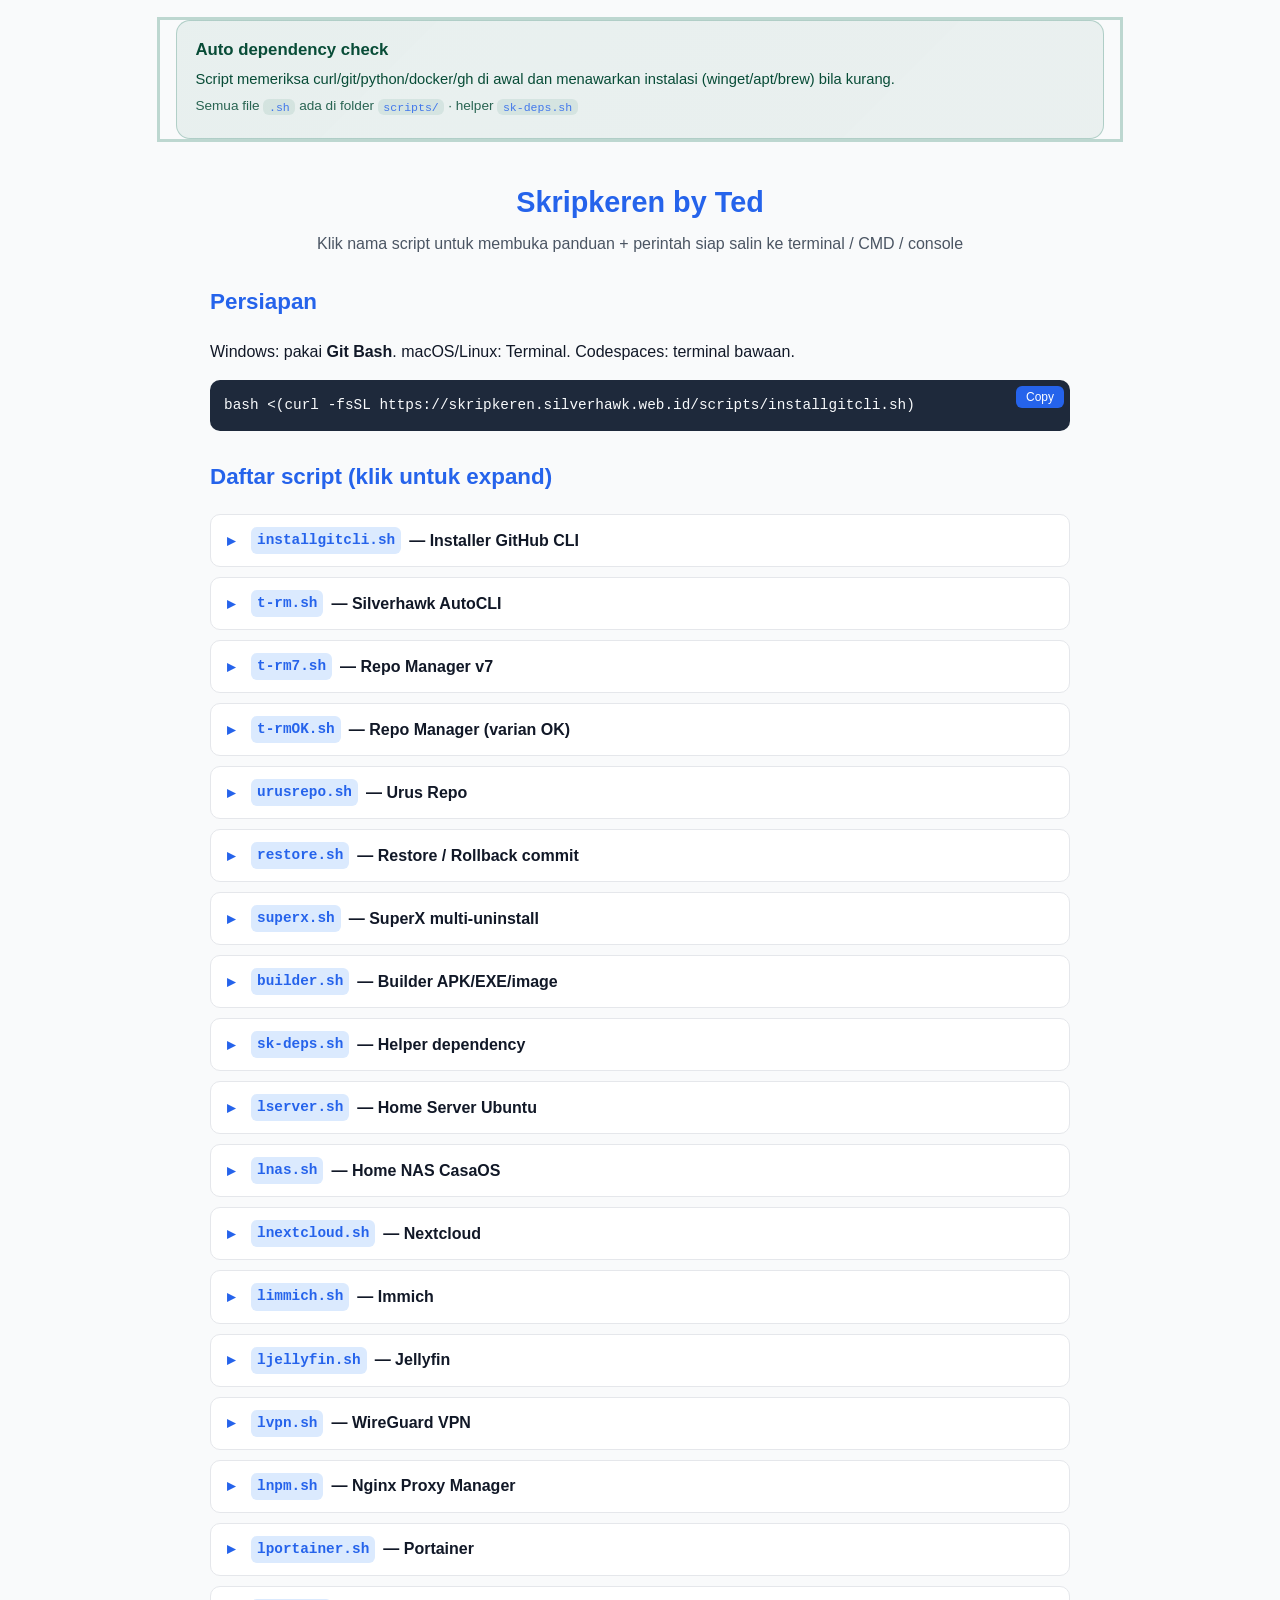
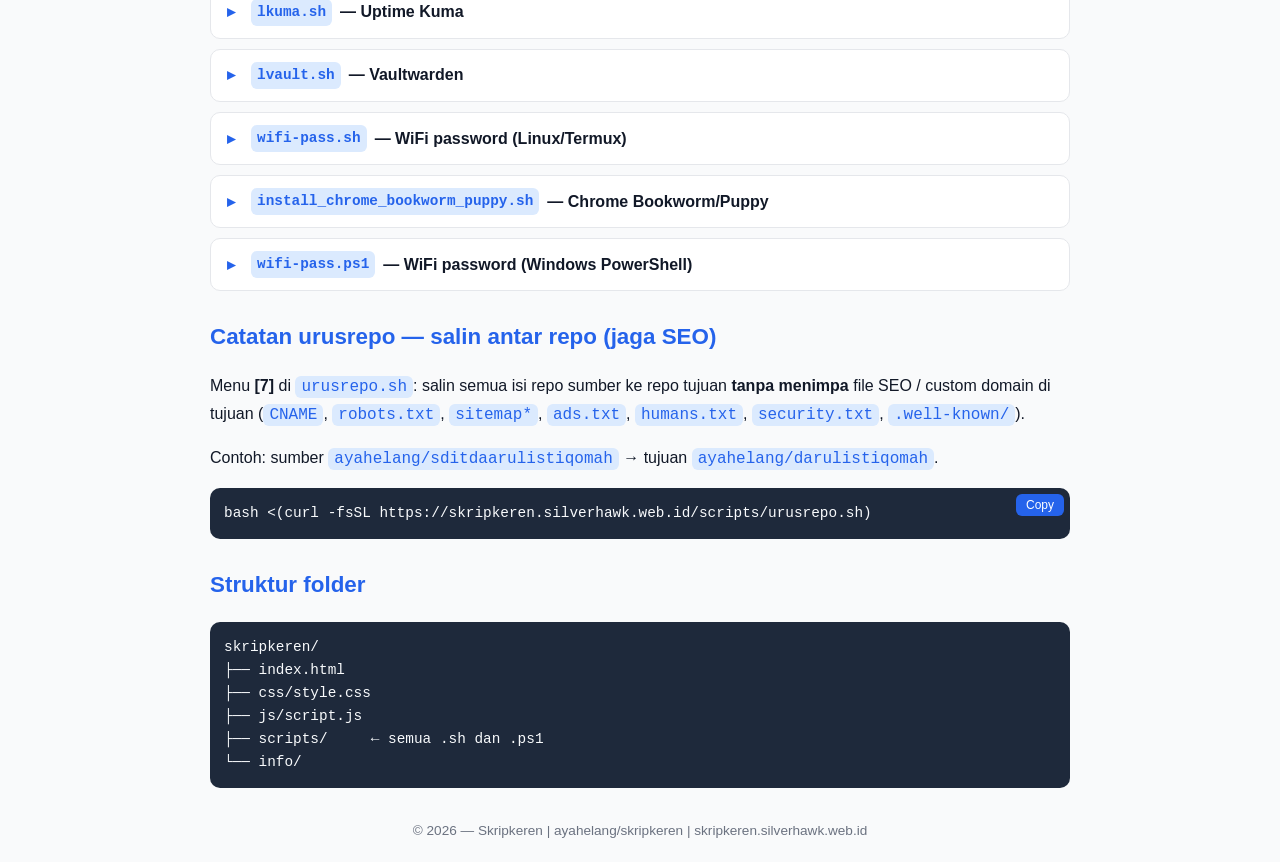
==== commit 6647f6e0: "Add files via upload" ====
--- a/index.html
+++ b/index.html
@@ -4,7 +4,7 @@
 <meta charset="UTF-8">
 <meta name="viewport" content="width=device-width,initial-scale=1.0">
 <title>Skripkeren — Panduan Script GitHub</title>
-<meta name="description" content="Kumpulan skrip Bash Skripkeren: restore, superx, builder, t-rm, server, NAS, dan lainnya.">
+<meta name="description" content="Kumpulan skrip Bash Skripkeren: restore, superx, builder, urusrepo, t-rm, server, NAS.">
 <meta name="theme-color" content="#2563eb">
 <meta name="author" content="Ted / Silverhawk">
 <link rel="icon" href="favicon.svg" type="image/svg+xml">
@@ -16,86 +16,244 @@
   <div class="deps-banner-inner">
     <strong>Auto dependency check</strong>
     <p>Script memeriksa curl/git/python/docker/gh di awal dan menawarkan instalasi (winget/apt/brew) bila kurang.</p>
-    <p class="deps-meta">Helper: <code>scripts/sk-deps.sh</code> · semua script ada di folder <code>scripts/</code></p>
+    <p class="deps-meta">Semua file <code>.sh</code> ada di folder <code>scripts/</code> · helper <code>sk-deps.sh</code></p>
   </div>
 </section>
 <div class="container">
 <header>
 <h1>Skripkeren by Ted</h1>
-<p>Semua file .sh terkumpul di <code>scripts/</code> — jalan di Git Bash, Linux, macOS, Codespaces</p>
+<p>Klik nama script untuk membuka panduan + perintah siap salin ke terminal / CMD / console</p>
 </header>
 
 <section>
-<h2>1. Persiapan</h2>
-<pre><button class="copy-btn">Copy</button>bash &lt;(curl -fsSL https://skripkeren.silverhawk.web.id/scripts/installgitcli.sh)</pre>
-</section>
-
-<section>
-<h2>2. AutoCLI &amp; Repo — t-rm.sh / t-rm7.sh / urusrepo.sh</h2>
-<pre><button class="copy-btn">Copy</button>bash &lt;(curl -fsSL https://skripkeren.silverhawk.web.id/scripts/t-rm.sh)</pre>
-<pre><button class="copy-btn">Copy</button>bash &lt;(curl -fsSL https://skripkeren.silverhawk.web.id/scripts/urusrepo.sh)</pre>
-</section>
-
-<section>
-<h2>3. Restore commit — restore.sh</h2>
-<div class="note" style="border-left:4px solid #f5c542;padding-left:12px;">
-<strong>Wajib dijalankan dari dalam folder repo Git</strong> (ada <code>.git</code>).
-Bukan dari Downloads atau folder biasa.
-</div>
-<pre><button class="copy-btn">Copy</button>curl -fsSL https://skripkeren.silverhawk.web.id/scripts/restore.sh | bash</pre>
-</section>
-
-<section>
-<h2>4. SuperX uninstaller — superx.sh</h2>
-<p>List aplikasi Windows + pilih nomor/range, tandai SISTEM, uninstall massal.</p>
-<pre><button class="copy-btn">Copy</button>bash &lt;(curl -fsSL https://skripkeren.silverhawk.web.id/scripts/superx.sh)</pre>
-</section>
-
-<section>
-<h2>5. Builder repo → APK / EXE / image — builder.sh</h2>
-<p>Tempel URL GitHub → deteksi bahasa &amp; stack → cek/buat workflow Actions &amp; Dockerfile jika kurang → coba build lokal → tunjukkan path &amp; ukuran artefak / link Actions.</p>
-<pre><button class="copy-btn">Copy</button>bash &lt;(curl -fsSL https://skripkeren.silverhawk.web.id/scripts/builder.sh)</pre>
-</section>
-
-<section>
-<h2>6. Server &amp; NAS</h2>
-<pre><button class="copy-btn">Copy</button>sudo bash &lt;(curl -fsSL https://skripkeren.silverhawk.web.id/scripts/lserver.sh)</pre>
-<pre><button class="copy-btn">Copy</button>sudo bash &lt;(curl -fsSL https://skripkeren.silverhawk.web.id/scripts/lnas.sh)</pre>
-</section>
-
-<section>
-<h2>7. Struktur folder</h2>
+<h2>Persiapan</h2>
+<p>Windows: pakai <strong>Git Bash</strong>. macOS/Linux: Terminal. Codespaces: terminal bawaan.</p>
+<pre><button type="button" class="copy-btn">Copy</button>bash &lt;(curl -fsSL https://skripkeren.silverhawk.web.id/scripts/installgitcli.sh)</pre>
+</section>
+
+<section>
+<h2>Daftar script (klik untuk expand)</h2>
+
+<details class="script-card">
+  <summary><code>installgitcli.sh</code> — Installer GitHub CLI</summary>
+  <div class="script-body">
+    <p>Install gh di Windows/macOS/Linux.</p>
+    <p><strong>Jalankan (Git Bash / Linux / macOS / terminal):</strong></p>
+    <pre><button type="button" class="copy-btn">Copy</button>bash &lt;(curl -fsSL https://skripkeren.silverhawk.web.id/scripts/installgitcli.sh)</pre>
+    <p class="hint">Atau unduh dulu: <code>curl -fsSL https://skripkeren.silverhawk.web.id/scripts/installgitcli.sh -o installgitcli.sh && bash installgitcli.sh</code></p>
+  </div>
+</details>
+<details class="script-card">
+  <summary><code>t-rm.sh</code> — Silverhawk AutoCLI</summary>
+  <div class="script-body">
+    <p>Login, pilih repo, file manager, Pages, branch.</p>
+    <p><strong>Jalankan (Git Bash / Linux / macOS / terminal):</strong></p>
+    <pre><button type="button" class="copy-btn">Copy</button>bash &lt;(curl -fsSL https://skripkeren.silverhawk.web.id/scripts/t-rm.sh)</pre>
+    <p class="hint">Atau unduh dulu: <code>curl -fsSL https://skripkeren.silverhawk.web.id/scripts/t-rm.sh -o t-rm.sh && bash t-rm.sh</code></p>
+  </div>
+</details>
+<details class="script-card">
+  <summary><code>t-rm7.sh</code> — Repo Manager v7</summary>
+  <div class="script-body">
+    <p>Menu berbasis gh CLI (multi-akun, collaborator).</p>
+    <p><strong>Jalankan (Git Bash / Linux / macOS / terminal):</strong></p>
+    <pre><button type="button" class="copy-btn">Copy</button>bash &lt;(curl -fsSL https://skripkeren.silverhawk.web.id/scripts/t-rm7.sh)</pre>
+    <p class="hint">Atau unduh dulu: <code>curl -fsSL https://skripkeren.silverhawk.web.id/scripts/t-rm7.sh -o t-rm7.sh && bash t-rm7.sh</code></p>
+  </div>
+</details>
+<details class="script-card">
+  <summary><code>t-rmOK.sh</code> — Repo Manager (varian OK)</summary>
+  <div class="script-body">
+    <p>Varian t-rm untuk alur tertentu.</p>
+    <p><strong>Jalankan (Git Bash / Linux / macOS / terminal):</strong></p>
+    <pre><button type="button" class="copy-btn">Copy</button>bash &lt;(curl -fsSL https://skripkeren.silverhawk.web.id/scripts/t-rmOK.sh)</pre>
+    <p class="hint">Atau unduh dulu: <code>curl -fsSL https://skripkeren.silverhawk.web.id/scripts/t-rmOK.sh -o t-rmOK.sh && bash t-rmOK.sh</code></p>
+  </div>
+</details>
+<details class="script-card">
+  <summary><code>urusrepo.sh</code> — Urus Repo</summary>
+  <div class="script-body">
+    <p>Kosongkan repo, rename massal, sync, upload, salin A→B jaga SEO/CNAME.</p>
+    <p><strong>Jalankan (Git Bash / Linux / macOS / terminal):</strong></p>
+    <pre><button type="button" class="copy-btn">Copy</button>bash &lt;(curl -fsSL https://skripkeren.silverhawk.web.id/scripts/urusrepo.sh)</pre>
+    <p class="hint">Atau unduh dulu: <code>curl -fsSL https://skripkeren.silverhawk.web.id/scripts/urusrepo.sh -o urusrepo.sh && bash urusrepo.sh</code></p>
+  </div>
+</details>
+<details class="script-card">
+  <summary><code>restore.sh</code> — Restore / Rollback commit</summary>
+  <div class="script-body">
+    <p>WAJIB di dalam folder repo Git. Reset ke commit + force push.</p>
+    <p><strong>Jalankan (Git Bash / Linux / macOS / terminal):</strong></p>
+    <pre><button type="button" class="copy-btn">Copy</button>bash &lt;(curl -fsSL https://skripkeren.silverhawk.web.id/scripts/restore.sh)</pre>
+    <p class="hint">Atau unduh dulu: <code>curl -fsSL https://skripkeren.silverhawk.web.id/scripts/restore.sh -o restore.sh && bash restore.sh</code></p>
+  </div>
+</details>
+<details class="script-card">
+  <summary><code>superx.sh</code> — SuperX multi-uninstall</summary>
+  <div class="script-body">
+    <p>List app Windows, pilih nomor/range, uninstall massal.</p>
+    <p><strong>Jalankan (Git Bash / Linux / macOS / terminal):</strong></p>
+    <pre><button type="button" class="copy-btn">Copy</button>bash &lt;(curl -fsSL https://skripkeren.silverhawk.web.id/scripts/superx.sh)</pre>
+    <p class="hint">Atau unduh dulu: <code>curl -fsSL https://skripkeren.silverhawk.web.id/scripts/superx.sh -o superx.sh && bash superx.sh</code></p>
+  </div>
+</details>
+<details class="script-card">
+  <summary><code>builder.sh</code> — Builder APK/EXE/image</summary>
+  <div class="script-body">
+    <p>Clone repo (boleh orang lain), mirror ke akun Anda, Actions, unduh artifact.</p>
+    <p><strong>Jalankan (Git Bash / Linux / macOS / terminal):</strong></p>
+    <pre><button type="button" class="copy-btn">Copy</button>bash &lt;(curl -fsSL https://skripkeren.silverhawk.web.id/scripts/builder.sh)</pre>
+    <p class="hint">Atau unduh dulu: <code>curl -fsSL https://skripkeren.silverhawk.web.id/scripts/builder.sh -o builder.sh && bash builder.sh</code></p>
+  </div>
+</details>
+<details class="script-card">
+  <summary><code>sk-deps.sh</code> — Helper dependency</summary>
+  <div class="script-body">
+    <p>Dipakai script lain; jarang dijalankan sendiri.</p>
+    <p><strong>Jalankan (Git Bash / Linux / macOS / terminal):</strong></p>
+    <pre><button type="button" class="copy-btn">Copy</button>bash &lt;(curl -fsSL https://skripkeren.silverhawk.web.id/scripts/sk-deps.sh)</pre>
+    <p class="hint">Atau unduh dulu: <code>curl -fsSL https://skripkeren.silverhawk.web.id/scripts/sk-deps.sh -o sk-deps.sh && bash sk-deps.sh</code></p>
+  </div>
+</details>
+<details class="script-card">
+  <summary><code>lserver.sh</code> — Home Server Ubuntu</summary>
+  <div class="script-body">
+    <p>Tunnel, PocketBase, firewall, dll. Biasanya butuh sudo.</p>
+    <p><strong>Jalankan (Git Bash / Linux / macOS / terminal):</strong></p>
+    <pre><button type="button" class="copy-btn">Copy</button>sudo bash &lt;(curl -fsSL https://skripkeren.silverhawk.web.id/scripts/lserver.sh)</pre>
+    <p class="hint">Atau unduh dulu: <code>curl -fsSL https://skripkeren.silverhawk.web.id/scripts/lserver.sh -o lserver.sh && bash lserver.sh</code></p>
+  </div>
+</details>
+<details class="script-card">
+  <summary><code>lnas.sh</code> — Home NAS CasaOS</summary>
+  <div class="script-body">
+    <p>Docker + CasaOS + Samba. Biasanya butuh sudo.</p>
+    <p><strong>Jalankan (Git Bash / Linux / macOS / terminal):</strong></p>
+    <pre><button type="button" class="copy-btn">Copy</button>sudo bash &lt;(curl -fsSL https://skripkeren.silverhawk.web.id/scripts/lnas.sh)</pre>
+    <p class="hint">Atau unduh dulu: <code>curl -fsSL https://skripkeren.silverhawk.web.id/scripts/lnas.sh -o lnas.sh && bash lnas.sh</code></p>
+  </div>
+</details>
+<details class="script-card">
+  <summary><code>lnextcloud.sh</code> — Nextcloud</summary>
+  <div class="script-body">
+    <p>Personal cloud. sudo di Ubuntu Server.</p>
+    <p><strong>Jalankan (Git Bash / Linux / macOS / terminal):</strong></p>
+    <pre><button type="button" class="copy-btn">Copy</button>sudo bash &lt;(curl -fsSL https://skripkeren.silverhawk.web.id/scripts/lnextcloud.sh)</pre>
+    <p class="hint">Atau unduh dulu: <code>curl -fsSL https://skripkeren.silverhawk.web.id/scripts/lnextcloud.sh -o lnextcloud.sh && bash lnextcloud.sh</code></p>
+  </div>
+</details>
+<details class="script-card">
+  <summary><code>limmich.sh</code> — Immich</summary>
+  <div class="script-body">
+    <p>Backup foto (alternatif Google Photos).</p>
+    <p><strong>Jalankan (Git Bash / Linux / macOS / terminal):</strong></p>
+    <pre><button type="button" class="copy-btn">Copy</button>sudo bash &lt;(curl -fsSL https://skripkeren.silverhawk.web.id/scripts/limmich.sh)</pre>
+    <p class="hint">Atau unduh dulu: <code>curl -fsSL https://skripkeren.silverhawk.web.id/scripts/limmich.sh -o limmich.sh && bash limmich.sh</code></p>
+  </div>
+</details>
+<details class="script-card">
+  <summary><code>ljellyfin.sh</code> — Jellyfin</summary>
+  <div class="script-body">
+    <p>Media server.</p>
+    <p><strong>Jalankan (Git Bash / Linux / macOS / terminal):</strong></p>
+    <pre><button type="button" class="copy-btn">Copy</button>sudo bash &lt;(curl -fsSL https://skripkeren.silverhawk.web.id/scripts/ljellyfin.sh)</pre>
+    <p class="hint">Atau unduh dulu: <code>curl -fsSL https://skripkeren.silverhawk.web.id/scripts/ljellyfin.sh -o ljellyfin.sh && bash ljellyfin.sh</code></p>
+  </div>
+</details>
+<details class="script-card">
+  <summary><code>lvpn.sh</code> — WireGuard VPN</summary>
+  <div class="script-body">
+    <p>VPN server.</p>
+    <p><strong>Jalankan (Git Bash / Linux / macOS / terminal):</strong></p>
+    <pre><button type="button" class="copy-btn">Copy</button>sudo bash &lt;(curl -fsSL https://skripkeren.silverhawk.web.id/scripts/lvpn.sh)</pre>
+    <p class="hint">Atau unduh dulu: <code>curl -fsSL https://skripkeren.silverhawk.web.id/scripts/lvpn.sh -o lvpn.sh && bash lvpn.sh</code></p>
+  </div>
+</details>
+<details class="script-card">
+  <summary><code>lnpm.sh</code> — Nginx Proxy Manager</summary>
+  <div class="script-body">
+    <p>Reverse proxy UI.</p>
+    <p><strong>Jalankan (Git Bash / Linux / macOS / terminal):</strong></p>
+    <pre><button type="button" class="copy-btn">Copy</button>sudo bash &lt;(curl -fsSL https://skripkeren.silverhawk.web.id/scripts/lnpm.sh)</pre>
+    <p class="hint">Atau unduh dulu: <code>curl -fsSL https://skripkeren.silverhawk.web.id/scripts/lnpm.sh -o lnpm.sh && bash lnpm.sh</code></p>
+  </div>
+</details>
+<details class="script-card">
+  <summary><code>lportainer.sh</code> — Portainer</summary>
+  <div class="script-body">
+    <p>Docker GUI.</p>
+    <p><strong>Jalankan (Git Bash / Linux / macOS / terminal):</strong></p>
+    <pre><button type="button" class="copy-btn">Copy</button>sudo bash &lt;(curl -fsSL https://skripkeren.silverhawk.web.id/scripts/lportainer.sh)</pre>
+    <p class="hint">Atau unduh dulu: <code>curl -fsSL https://skripkeren.silverhawk.web.id/scripts/lportainer.sh -o lportainer.sh && bash lportainer.sh</code></p>
+  </div>
+</details>
+<details class="script-card">
+  <summary><code>lkuma.sh</code> — Uptime Kuma</summary>
+  <div class="script-body">
+    <p>Monitoring uptime.</p>
+    <p><strong>Jalankan (Git Bash / Linux / macOS / terminal):</strong></p>
+    <pre><button type="button" class="copy-btn">Copy</button>sudo bash &lt;(curl -fsSL https://skripkeren.silverhawk.web.id/scripts/lkuma.sh)</pre>
+    <p class="hint">Atau unduh dulu: <code>curl -fsSL https://skripkeren.silverhawk.web.id/scripts/lkuma.sh -o lkuma.sh && bash lkuma.sh</code></p>
+  </div>
+</details>
+<details class="script-card">
+  <summary><code>lvault.sh</code> — Vaultwarden</summary>
+  <div class="script-body">
+    <p>Password manager (Bitwarden-compatible).</p>
+    <p><strong>Jalankan (Git Bash / Linux / macOS / terminal):</strong></p>
+    <pre><button type="button" class="copy-btn">Copy</button>sudo bash &lt;(curl -fsSL https://skripkeren.silverhawk.web.id/scripts/lvault.sh)</pre>
+    <p class="hint">Atau unduh dulu: <code>curl -fsSL https://skripkeren.silverhawk.web.id/scripts/lvault.sh -o lvault.sh && bash lvault.sh</code></p>
+  </div>
+</details>
+<details class="script-card">
+  <summary><code>wifi-pass.sh</code> — WiFi password (Linux/Termux)</summary>
+  <div class="script-body">
+    <p>Tampilkan password WiFi tersimpan.</p>
+    <p><strong>Jalankan (Git Bash / Linux / macOS / terminal):</strong></p>
+    <pre><button type="button" class="copy-btn">Copy</button>bash &lt;(curl -fsSL https://skripkeren.silverhawk.web.id/scripts/wifi-pass.sh)</pre>
+    <p class="hint">Atau unduh dulu: <code>curl -fsSL https://skripkeren.silverhawk.web.id/scripts/wifi-pass.sh -o wifi-pass.sh && bash wifi-pass.sh</code></p>
+  </div>
+</details>
+<details class="script-card">
+  <summary><code>install_chrome_bookworm_puppy.sh</code> — Chrome Bookworm/Puppy</summary>
+  <div class="script-body">
+    <p>Install Google Chrome di distro tersebut.</p>
+    <p><strong>Jalankan (Git Bash / Linux / macOS / terminal):</strong></p>
+    <pre><button type="button" class="copy-btn">Copy</button>bash &lt;(curl -fsSL https://skripkeren.silverhawk.web.id/scripts/install_chrome_bookworm_puppy.sh)</pre>
+    <p class="hint">Atau unduh dulu: <code>curl -fsSL https://skripkeren.silverhawk.web.id/scripts/install_chrome_bookworm_puppy.sh -o install_chrome_bookworm_puppy.sh && bash install_chrome_bookworm_puppy.sh</code></p>
+  </div>
+</details>
+<details class="script-card">
+  <summary><code>wifi-pass.ps1</code> — WiFi password (Windows PowerShell)</summary>
+  <div class="script-body">
+    <p>Tampilkan password WiFi di Windows.</p>
+    <pre><button type="button" class="copy-btn">Copy</button>irm https://skripkeren.silverhawk.web.id/scripts/wifi-pass.ps1 | iex</pre>
+  </div>
+</details>
+</section>
+
+<section>
+<h2>Catatan urusrepo — salin antar repo (jaga SEO)</h2>
+<p>Menu <strong>[7]</strong> di <code>urusrepo.sh</code>: salin semua isi repo sumber ke repo tujuan <strong>tanpa menimpa</strong> file SEO / custom domain di tujuan (<code>CNAME</code>, <code>robots.txt</code>, <code>sitemap*</code>, <code>ads.txt</code>, <code>humans.txt</code>, <code>security.txt</code>, <code>.well-known/</code>).</p>
+<p>Contoh: sumber <code>ayahelang/sditdaarulistiqomah</code> → tujuan <code>ayahelang/darulistiqomah</code>.</p>
+<pre><button type="button" class="copy-btn">Copy</button>bash &lt;(curl -fsSL https://skripkeren.silverhawk.web.id/scripts/urusrepo.sh)</pre>
+</section>
+
+<section>
+<h2>Struktur folder</h2>
 <pre>
 skripkeren/
 ├── index.html
 ├── css/style.css
 ├── js/script.js
-├── scripts/     ← SEMUA .sh dan .ps1
+├── scripts/     ← semua .sh dan .ps1
 └── info/
 </pre>
-<p>URL publik script: <code>https://skripkeren.silverhawk.web.id/scripts/NAMA.sh</code></p>
-<p>Loader sk-deps di setiap script: cek dulu file di folder yang sama, baru unduh dari <code>/scripts/sk-deps.sh</code> — pemindahan ke <code>scripts/</code> tidak memutus eksekusi.</p>
-</section>
-
-<section>
-<h2>8. Daftar scripts/</h2>
-<table style="width:100%;border-collapse:collapse;font-size:0.95rem;">
-<tr><th align="left">File</th><th align="left">Fungsi</th></tr>
-<tr><td>builder.sh</td><td>Deteksi repo, workflow CI, build APK/EXE/image</td></tr>
-<tr><td>restore.sh</td><td>Rollback commit + cek dependency</td></tr>
-<tr><td>superx.sh</td><td>Multi-app uninstall Windows</td></tr>
-<tr><td>sk-deps.sh</td><td>Helper dependency</td></tr>
-<tr><td>t-rm.sh / t-rm7.sh / t-rmOK.sh</td><td>Manajemen repo GitHub</td></tr>
-<tr><td>urusrepo.sh</td><td>Kosongkan / rename / sync repo</td></tr>
-<tr><td>lserver.sh / lnas.sh</td><td>Home server &amp; CasaOS NAS</td></tr>
-<tr><td>lnextcloud / limmich / ljellyfin / lvpn / lnpm / lportainer / lkuma / lvault</td><td>Paket server</td></tr>
-<tr><td>wifi-pass.sh / wifi-pass.ps1</td><td>Password WiFi</td></tr>
-<tr><td>installgitcli.sh / install_chrome_bookworm_puppy.sh</td><td>Installer</td></tr>
-</table>
 </section>
 
 <footer>&copy; 2026 — Skripkeren | ayahelang/skripkeren | skripkeren.silverhawk.web.id</footer>
 </div>
+
 <div id="repoSplash">
   <div class="repo-card">
     <div class="repo-header">
--- a/css/style.css
+++ b/css/style.css
@@ -242,3 +242,42 @@
   border-radius: 6px;
   font-size: .85em;
 }
+
+/* collapsible script cards */
+.script-card{
+  background:#fff;
+  border:1px solid #e5e7eb;
+  border-radius:10px;
+  margin:10px 0;
+  overflow:hidden;
+}
+.script-card>summary{
+  cursor:pointer;
+  padding:12px 16px;
+  font-weight:600;
+  list-style:none;
+  display:flex;
+  align-items:center;
+  gap:8px;
+  user-select:none;
+}
+.script-card>summary::-webkit-details-marker{display:none}
+.script-card>summary::before{
+  content:"▸";
+  color:var(--accent);
+  display:inline-block;
+  width:1em;
+  transition:transform .15s ease;
+}
+.script-card[open]>summary::before{transform:rotate(90deg)}
+.script-card>summary:hover{background:#f8fafc}
+.script-card .script-body{
+  padding:0 16px 16px 16px;
+  border-top:1px solid #f1f5f9;
+}
+.script-card .hint{
+  font-size:.85rem;
+  color:#6b7280;
+  margin-top:8px;
+}
+.script-card code{font-size:.9em}
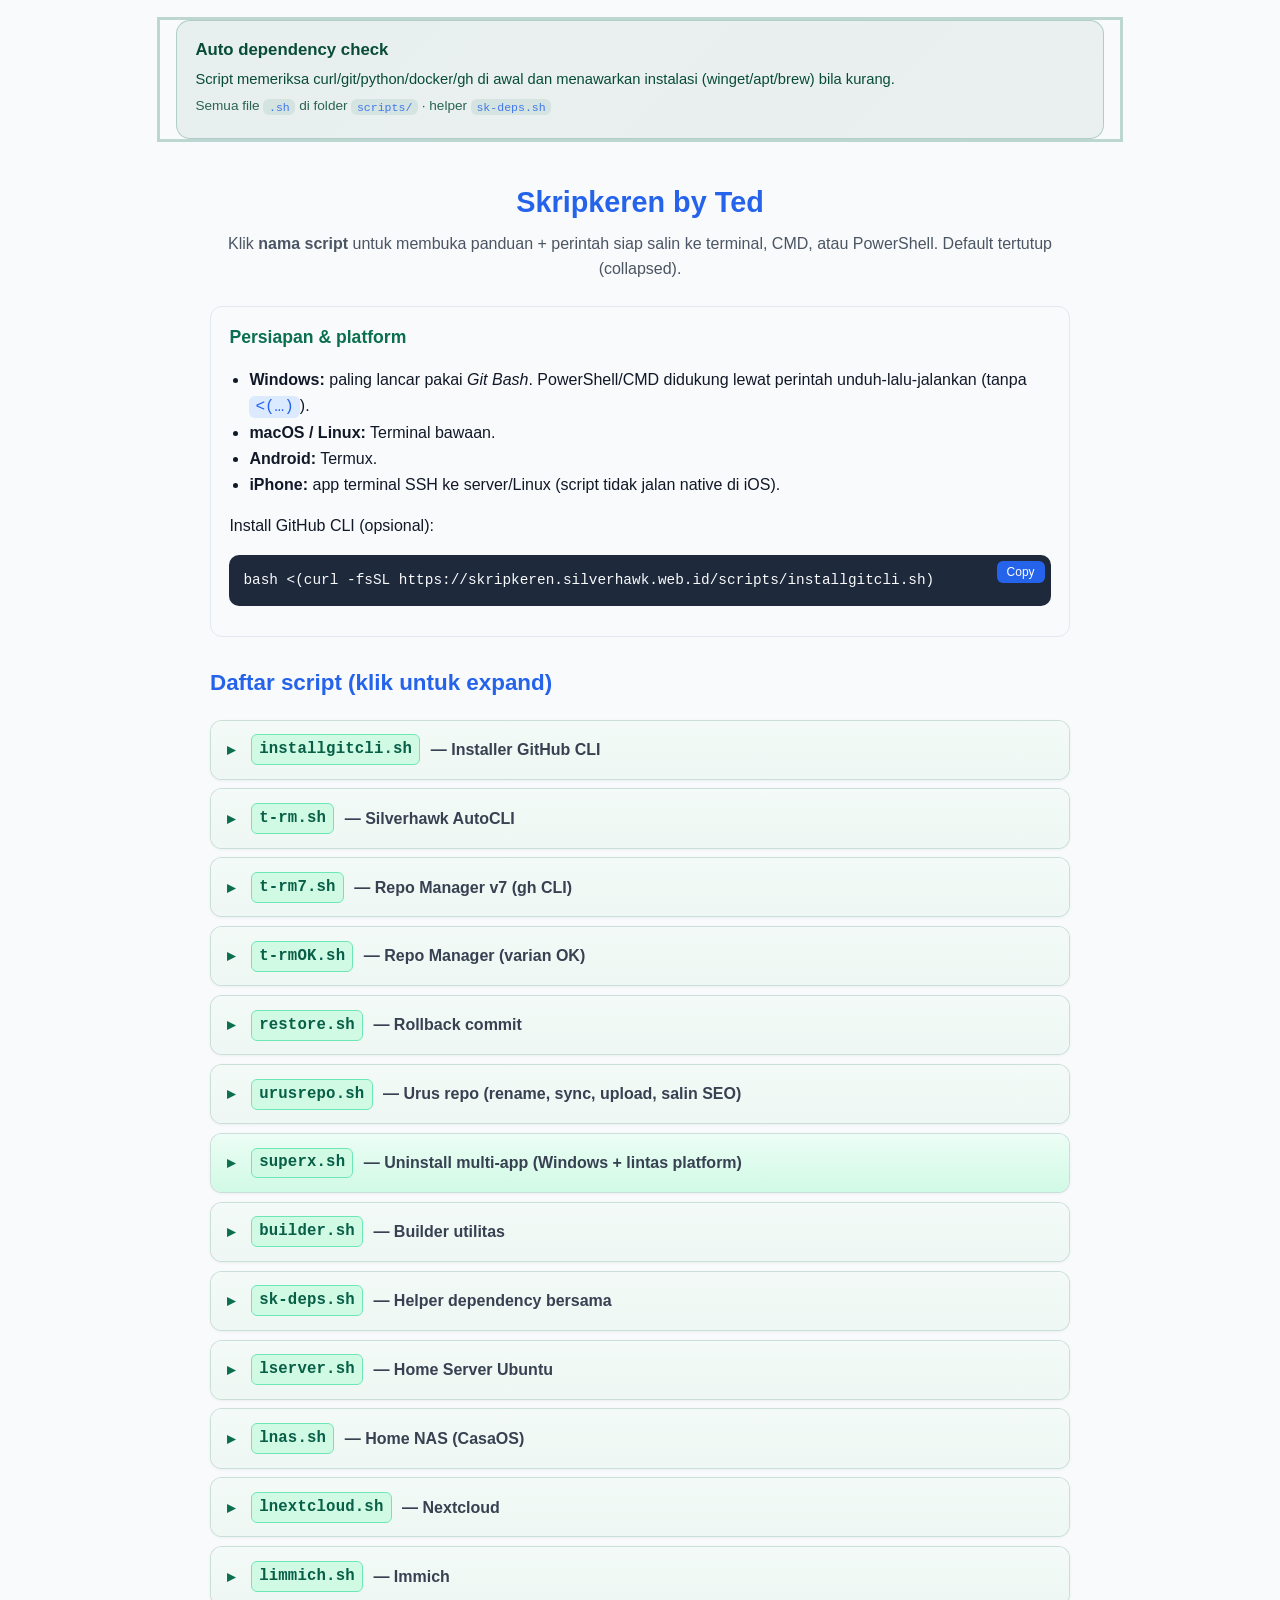
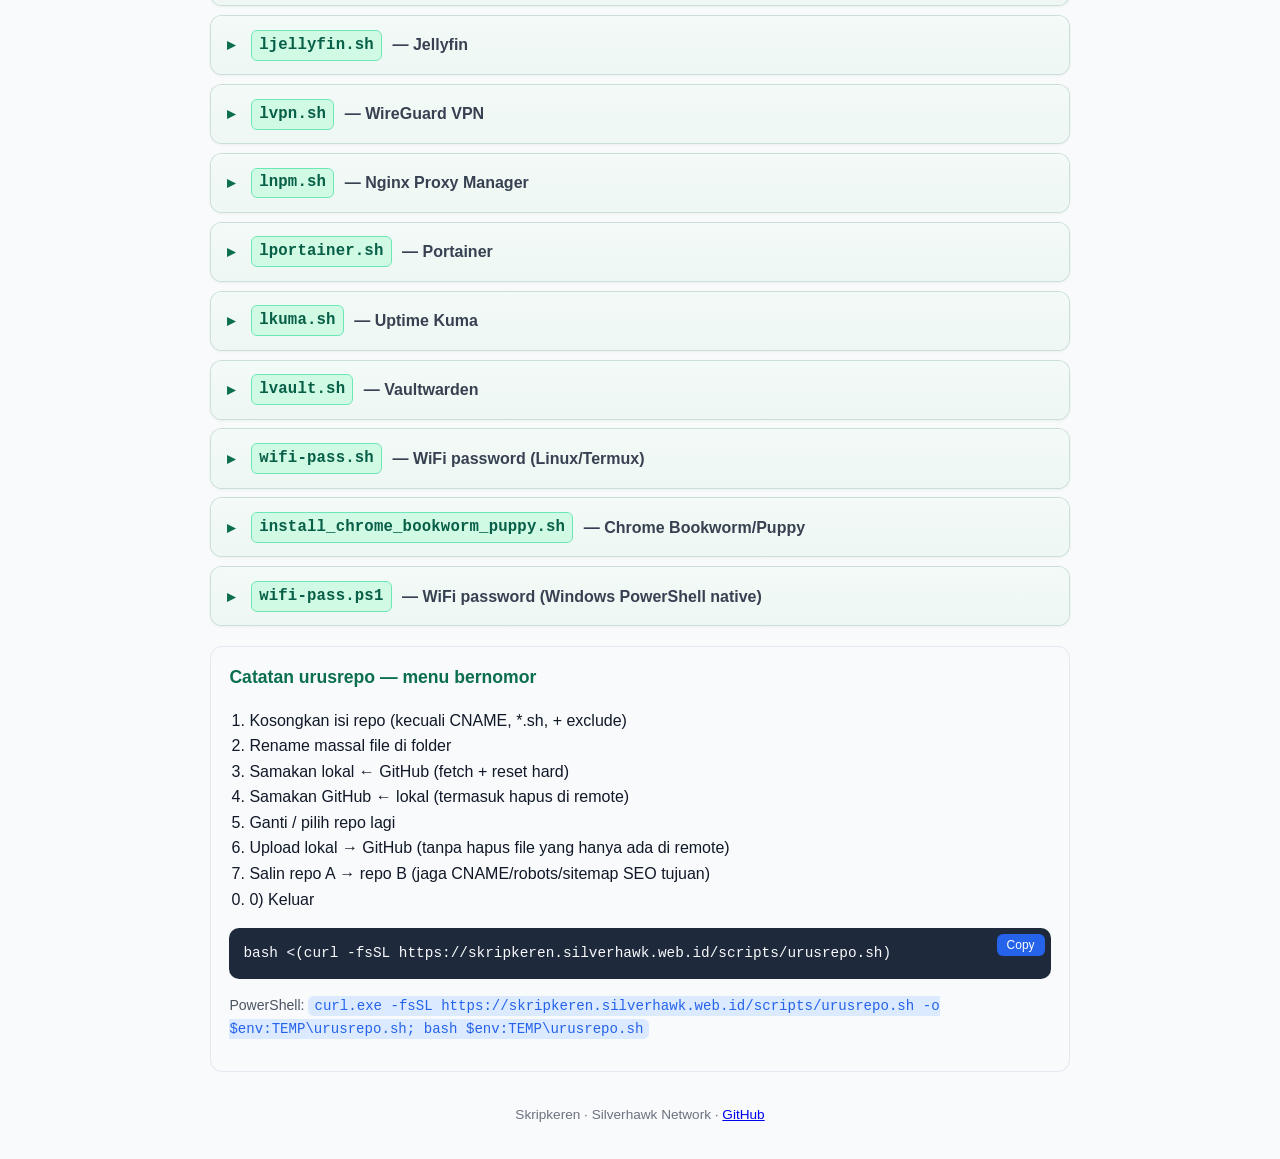
==== commit 2f8f8278: "Add files via upload" ====
--- a/index.html
+++ b/index.html
@@ -4,8 +4,8 @@
 <meta charset="UTF-8">
 <meta name="viewport" content="width=device-width,initial-scale=1.0">
 <title>Skripkeren — Panduan Script GitHub</title>
-<meta name="description" content="Kumpulan skrip Bash Skripkeren: restore, superx, builder, urusrepo, t-rm, server, NAS.">
-<meta name="theme-color" content="#2563eb">
+<meta name="description" content="Kumpulan skrip Bash Skripkeren: restore, superx, builder, urusrepo, t-rm, server, NAS. Klik untuk expand perintah Git Bash / PowerShell / CMD.">
+<meta name="theme-color" content="#0B6E4F">
 <meta name="author" content="Ted / Silverhawk">
 <link rel="icon" href="favicon.svg" type="image/svg+xml">
 <link rel="stylesheet" href="https://silverhawk.web.id/lock/lock.css">
@@ -16,263 +16,377 @@
   <div class="deps-banner-inner">
     <strong>Auto dependency check</strong>
     <p>Script memeriksa curl/git/python/docker/gh di awal dan menawarkan instalasi (winget/apt/brew) bila kurang.</p>
-    <p class="deps-meta">Semua file <code>.sh</code> ada di folder <code>scripts/</code> · helper <code>sk-deps.sh</code></p>
+    <p class="deps-meta">Semua file <code>.sh</code> di folder <code>scripts/</code> · helper <code>sk-deps.sh</code></p>
   </div>
 </section>
 <div class="container">
 <header>
 <h1>Skripkeren by Ted</h1>
-<p>Klik nama script untuk membuka panduan + perintah siap salin ke terminal / CMD / console</p>
+<p>Klik <strong>nama script</strong> untuk membuka panduan + perintah siap salin ke terminal, CMD, atau PowerShell. Default tertutup (collapsed).</p>
 </header>
 
-<section>
-<h2>Persiapan</h2>
-<p>Windows: pakai <strong>Git Bash</strong>. macOS/Linux: Terminal. Codespaces: terminal bawaan.</p>
+<section class="note-box">
+<h2>Persiapan & platform</h2>
+<ul>
+  <li><strong>Windows:</strong> paling lancar pakai <em>Git Bash</em>. PowerShell/CMD didukung lewat perintah unduh-lalu-jalankan (tanpa <code>&lt;(…)</code>).</li>
+  <li><strong>macOS / Linux:</strong> Terminal bawaan.</li>
+  <li><strong>Android:</strong> Termux.</li>
+  <li><strong>iPhone:</strong> app terminal SSH ke server/Linux (script tidak jalan native di iOS).</li>
+</ul>
+<p>Install GitHub CLI (opsional):</p>
 <pre><button type="button" class="copy-btn">Copy</button>bash &lt;(curl -fsSL https://skripkeren.silverhawk.web.id/scripts/installgitcli.sh)</pre>
 </section>
 
 <section>
 <h2>Daftar script (klik untuk expand)</h2>
-
-<details class="script-card">
-  <summary><code>installgitcli.sh</code> — Installer GitHub CLI</summary>
+<details class="script-card">
+  <summary><span class="script-name">installgitcli.sh</span> <span class="script-title">— Installer GitHub CLI</span></summary>
   <div class="script-body">
     <p>Install gh di Windows/macOS/Linux.</p>
-    <p><strong>Jalankan (Git Bash / Linux / macOS / terminal):</strong></p>
+    <p class="run-label">Git Bash / Linux / macOS / Android Termux:</p>
     <pre><button type="button" class="copy-btn">Copy</button>bash &lt;(curl -fsSL https://skripkeren.silverhawk.web.id/scripts/installgitcli.sh)</pre>
-    <p class="hint">Atau unduh dulu: <code>curl -fsSL https://skripkeren.silverhawk.web.id/scripts/installgitcli.sh -o installgitcli.sh && bash installgitcli.sh</code></p>
-  </div>
-</details>
-<details class="script-card">
-  <summary><code>t-rm.sh</code> — Silverhawk AutoCLI</summary>
+    <p class="run-label">Windows PowerShell:</p>
+    <pre><button type="button" class="copy-btn">Copy</button>curl.exe -fsSL https://skripkeren.silverhawk.web.id/scripts/installgitcli.sh -o $env:TEMP\installgitcli.sh; bash $env:TEMP\installgitcli.sh</pre>
+    <p class="run-label">Windows CMD:</p>
+    <pre><button type="button" class="copy-btn">Copy</button>curl -fsSL https://skripkeren.silverhawk.web.id/scripts/installgitcli.sh -o %TEMP%\installgitcli.sh && bash %TEMP%\installgitcli.sh</pre>
+    <p class="run-label">Alternatif (pipe, Git Bash/Linux):</p>
+    <pre><button type="button" class="copy-btn">Copy</button>curl -fsSL https://skripkeren.silverhawk.web.id/scripts/installgitcli.sh | bash</pre>
+  </div>
+</details>
+
+<details class="script-card">
+  <summary><span class="script-name">t-rm.sh</span> <span class="script-title">— Silverhawk AutoCLI</span></summary>
   <div class="script-body">
     <p>Login, pilih repo, file manager, Pages, branch.</p>
-    <p><strong>Jalankan (Git Bash / Linux / macOS / terminal):</strong></p>
+    <p class="run-label">Git Bash / Linux / macOS / Android Termux:</p>
     <pre><button type="button" class="copy-btn">Copy</button>bash &lt;(curl -fsSL https://skripkeren.silverhawk.web.id/scripts/t-rm.sh)</pre>
-    <p class="hint">Atau unduh dulu: <code>curl -fsSL https://skripkeren.silverhawk.web.id/scripts/t-rm.sh -o t-rm.sh && bash t-rm.sh</code></p>
-  </div>
-</details>
-<details class="script-card">
-  <summary><code>t-rm7.sh</code> — Repo Manager v7</summary>
-  <div class="script-body">
-    <p>Menu berbasis gh CLI (multi-akun, collaborator).</p>
-    <p><strong>Jalankan (Git Bash / Linux / macOS / terminal):</strong></p>
+    <p class="run-label">Windows PowerShell:</p>
+    <pre><button type="button" class="copy-btn">Copy</button>curl.exe -fsSL https://skripkeren.silverhawk.web.id/scripts/t-rm.sh -o $env:TEMP\t-rm.sh; bash $env:TEMP\t-rm.sh</pre>
+    <p class="run-label">Windows CMD:</p>
+    <pre><button type="button" class="copy-btn">Copy</button>curl -fsSL https://skripkeren.silverhawk.web.id/scripts/t-rm.sh -o %TEMP%\t-rm.sh && bash %TEMP%\t-rm.sh</pre>
+    <p class="run-label">Alternatif (pipe, Git Bash/Linux):</p>
+    <pre><button type="button" class="copy-btn">Copy</button>curl -fsSL https://skripkeren.silverhawk.web.id/scripts/t-rm.sh | bash</pre>
+  </div>
+</details>
+
+<details class="script-card">
+  <summary><span class="script-name">t-rm7.sh</span> <span class="script-title">— Repo Manager v7 (gh CLI)</span></summary>
+  <div class="script-body">
+    <p>Menu berbasis GitHub CLI.</p>
+    <p class="run-label">Git Bash / Linux / macOS / Android Termux:</p>
     <pre><button type="button" class="copy-btn">Copy</button>bash &lt;(curl -fsSL https://skripkeren.silverhawk.web.id/scripts/t-rm7.sh)</pre>
-    <p class="hint">Atau unduh dulu: <code>curl -fsSL https://skripkeren.silverhawk.web.id/scripts/t-rm7.sh -o t-rm7.sh && bash t-rm7.sh</code></p>
-  </div>
-</details>
-<details class="script-card">
-  <summary><code>t-rmOK.sh</code> — Repo Manager (varian OK)</summary>
-  <div class="script-body">
-    <p>Varian t-rm untuk alur tertentu.</p>
-    <p><strong>Jalankan (Git Bash / Linux / macOS / terminal):</strong></p>
+    <p class="run-label">Windows PowerShell:</p>
+    <pre><button type="button" class="copy-btn">Copy</button>curl.exe -fsSL https://skripkeren.silverhawk.web.id/scripts/t-rm7.sh -o $env:TEMP\t-rm7.sh; bash $env:TEMP\t-rm7.sh</pre>
+    <p class="run-label">Windows CMD:</p>
+    <pre><button type="button" class="copy-btn">Copy</button>curl -fsSL https://skripkeren.silverhawk.web.id/scripts/t-rm7.sh -o %TEMP%\t-rm7.sh && bash %TEMP%\t-rm7.sh</pre>
+    <p class="run-label">Alternatif (pipe, Git Bash/Linux):</p>
+    <pre><button type="button" class="copy-btn">Copy</button>curl -fsSL https://skripkeren.silverhawk.web.id/scripts/t-rm7.sh | bash</pre>
+  </div>
+</details>
+
+<details class="script-card">
+  <summary><span class="script-name">t-rmOK.sh</span> <span class="script-title">— Repo Manager (varian OK)</span></summary>
+  <div class="script-body">
+    <p>Varian stabil manajemen repo.</p>
+    <p class="run-label">Git Bash / Linux / macOS / Android Termux:</p>
     <pre><button type="button" class="copy-btn">Copy</button>bash &lt;(curl -fsSL https://skripkeren.silverhawk.web.id/scripts/t-rmOK.sh)</pre>
-    <p class="hint">Atau unduh dulu: <code>curl -fsSL https://skripkeren.silverhawk.web.id/scripts/t-rmOK.sh -o t-rmOK.sh && bash t-rmOK.sh</code></p>
-  </div>
-</details>
-<details class="script-card">
-  <summary><code>urusrepo.sh</code> — Urus Repo</summary>
-  <div class="script-body">
-    <p>Kosongkan repo, rename massal, sync, upload, salin A→B jaga SEO/CNAME.</p>
-    <p><strong>Jalankan (Git Bash / Linux / macOS / terminal):</strong></p>
+    <p class="run-label">Windows PowerShell:</p>
+    <pre><button type="button" class="copy-btn">Copy</button>curl.exe -fsSL https://skripkeren.silverhawk.web.id/scripts/t-rmOK.sh -o $env:TEMP\t-rmOK.sh; bash $env:TEMP\t-rmOK.sh</pre>
+    <p class="run-label">Windows CMD:</p>
+    <pre><button type="button" class="copy-btn">Copy</button>curl -fsSL https://skripkeren.silverhawk.web.id/scripts/t-rmOK.sh -o %TEMP%\t-rmOK.sh && bash %TEMP%\t-rmOK.sh</pre>
+    <p class="run-label">Alternatif (pipe, Git Bash/Linux):</p>
+    <pre><button type="button" class="copy-btn">Copy</button>curl -fsSL https://skripkeren.silverhawk.web.id/scripts/t-rmOK.sh | bash</pre>
+  </div>
+</details>
+
+<details class="script-card">
+  <summary><span class="script-name">restore.sh</span> <span class="script-title">— Rollback commit</span></summary>
+  <div class="script-body">
+    <p>Kembalikan repo ke snapshot commit sebelumnya.</p>
+    <p class="run-label">Git Bash / Linux / macOS / Android Termux:</p>
+    <pre><button type="button" class="copy-btn">Copy</button>bash &lt;(curl -fsSL https://skripkeren.silverhawk.web.id/scripts/restore.sh)</pre>
+    <p class="run-label">Windows PowerShell:</p>
+    <pre><button type="button" class="copy-btn">Copy</button>curl.exe -fsSL https://skripkeren.silverhawk.web.id/scripts/restore.sh -o $env:TEMP\restore.sh; bash $env:TEMP\restore.sh</pre>
+    <p class="run-label">Windows CMD:</p>
+    <pre><button type="button" class="copy-btn">Copy</button>curl -fsSL https://skripkeren.silverhawk.web.id/scripts/restore.sh -o %TEMP%\restore.sh && bash %TEMP%\restore.sh</pre>
+    <p class="run-label">Alternatif (pipe, Git Bash/Linux):</p>
+    <pre><button type="button" class="copy-btn">Copy</button>curl -fsSL https://skripkeren.silverhawk.web.id/scripts/restore.sh | bash</pre>
+  </div>
+</details>
+
+<details class="script-card">
+  <summary><span class="script-name">urusrepo.sh</span> <span class="script-title">— Urus repo (rename, sync, upload, salin SEO)</span></summary>
+  <div class="script-body">
+    <p>Kosongkan, rename massal, sync, upload tanpa hapus remote, salin repo jaga SEO. Auto-deps python/git.</p>
+    <p class="run-label">Git Bash / Linux / macOS / Android Termux:</p>
     <pre><button type="button" class="copy-btn">Copy</button>bash &lt;(curl -fsSL https://skripkeren.silverhawk.web.id/scripts/urusrepo.sh)</pre>
-    <p class="hint">Atau unduh dulu: <code>curl -fsSL https://skripkeren.silverhawk.web.id/scripts/urusrepo.sh -o urusrepo.sh && bash urusrepo.sh</code></p>
-  </div>
-</details>
-<details class="script-card">
-  <summary><code>restore.sh</code> — Restore / Rollback commit</summary>
-  <div class="script-body">
-    <p>WAJIB di dalam folder repo Git. Reset ke commit + force push.</p>
-    <p><strong>Jalankan (Git Bash / Linux / macOS / terminal):</strong></p>
-    <pre><button type="button" class="copy-btn">Copy</button>bash &lt;(curl -fsSL https://skripkeren.silverhawk.web.id/scripts/restore.sh)</pre>
-    <p class="hint">Atau unduh dulu: <code>curl -fsSL https://skripkeren.silverhawk.web.id/scripts/restore.sh -o restore.sh && bash restore.sh</code></p>
-  </div>
-</details>
-<details class="script-card">
-  <summary><code>superx.sh</code> — SuperX multi-uninstall</summary>
-  <div class="script-body">
-    <p>List app Windows, pilih nomor/range, uninstall massal.</p>
-    <p><strong>Jalankan (Git Bash / Linux / macOS / terminal):</strong></p>
+    <p class="run-label">Windows PowerShell:</p>
+    <pre><button type="button" class="copy-btn">Copy</button>curl.exe -fsSL https://skripkeren.silverhawk.web.id/scripts/urusrepo.sh -o $env:TEMP\urusrepo.sh; bash $env:TEMP\urusrepo.sh</pre>
+    <p class="run-label">Windows CMD:</p>
+    <pre><button type="button" class="copy-btn">Copy</button>curl -fsSL https://skripkeren.silverhawk.web.id/scripts/urusrepo.sh -o %TEMP%\urusrepo.sh && bash %TEMP%\urusrepo.sh</pre>
+    <p class="run-label">Alternatif (pipe, Git Bash/Linux):</p>
+    <pre><button type="button" class="copy-btn">Copy</button>curl -fsSL https://skripkeren.silverhawk.web.id/scripts/urusrepo.sh | bash</pre>
+  </div>
+</details>
+
+<details class="script-card highlight-card">
+  <summary><span class="script-name">superx.sh</span> <span class="script-title">— Uninstall multi-app (Windows + lintas platform)</span></summary>
+  <div class="script-body">
+    <p>Deteksi OS, list app terinstall, tandai bawaan sistem, pilih nomor/range, uninstall massal. Windows (Git Bash/CMD/PS), macOS, Linux, Termux.</p>
+    <p class="hint warn-hint"><strong>PowerShell tidak mendukung</strong> sintaks <code>bash &lt;(curl …)</code>.
+    Pakai perintah PowerShell / CMD di bawah, atau buka <strong>Git Bash</strong>.</p>
+    <p class="run-label">Git Bash / Linux / macOS / Android Termux:</p>
     <pre><button type="button" class="copy-btn">Copy</button>bash &lt;(curl -fsSL https://skripkeren.silverhawk.web.id/scripts/superx.sh)</pre>
-    <p class="hint">Atau unduh dulu: <code>curl -fsSL https://skripkeren.silverhawk.web.id/scripts/superx.sh -o superx.sh && bash superx.sh</code></p>
-  </div>
-</details>
-<details class="script-card">
-  <summary><code>builder.sh</code> — Builder APK/EXE/image</summary>
-  <div class="script-body">
-    <p>Clone repo (boleh orang lain), mirror ke akun Anda, Actions, unduh artifact.</p>
-    <p><strong>Jalankan (Git Bash / Linux / macOS / terminal):</strong></p>
+    <p class="run-label">Windows PowerShell:</p>
+    <pre><button type="button" class="copy-btn">Copy</button>curl.exe -fsSL https://skripkeren.silverhawk.web.id/scripts/superx.sh -o $env:TEMP\superx.sh; bash $env:TEMP\superx.sh</pre>
+    <p class="run-label">Windows CMD:</p>
+    <pre><button type="button" class="copy-btn">Copy</button>curl -fsSL https://skripkeren.silverhawk.web.id/scripts/superx.sh -o %TEMP%\superx.sh && bash %TEMP%\superx.sh</pre>
+    <p class="run-label">Alternatif (pipe, Git Bash/Linux):</p>
+    <pre><button type="button" class="copy-btn">Copy</button>curl -fsSL https://skripkeren.silverhawk.web.id/scripts/superx.sh | bash</pre>
+  </div>
+</details>
+
+<details class="script-card">
+  <summary><span class="script-name">builder.sh</span> <span class="script-title">— Builder utilitas</span></summary>
+  <div class="script-body">
+    <p>Utilitas build/helper Skripkeren.</p>
+    <p class="run-label">Git Bash / Linux / macOS / Android Termux:</p>
     <pre><button type="button" class="copy-btn">Copy</button>bash &lt;(curl -fsSL https://skripkeren.silverhawk.web.id/scripts/builder.sh)</pre>
-    <p class="hint">Atau unduh dulu: <code>curl -fsSL https://skripkeren.silverhawk.web.id/scripts/builder.sh -o builder.sh && bash builder.sh</code></p>
-  </div>
-</details>
-<details class="script-card">
-  <summary><code>sk-deps.sh</code> — Helper dependency</summary>
+    <p class="run-label">Windows PowerShell:</p>
+    <pre><button type="button" class="copy-btn">Copy</button>curl.exe -fsSL https://skripkeren.silverhawk.web.id/scripts/builder.sh -o $env:TEMP\builder.sh; bash $env:TEMP\builder.sh</pre>
+    <p class="run-label">Windows CMD:</p>
+    <pre><button type="button" class="copy-btn">Copy</button>curl -fsSL https://skripkeren.silverhawk.web.id/scripts/builder.sh -o %TEMP%\builder.sh && bash %TEMP%\builder.sh</pre>
+    <p class="run-label">Alternatif (pipe, Git Bash/Linux):</p>
+    <pre><button type="button" class="copy-btn">Copy</button>curl -fsSL https://skripkeren.silverhawk.web.id/scripts/builder.sh | bash</pre>
+  </div>
+</details>
+
+<details class="script-card">
+  <summary><span class="script-name">sk-deps.sh</span> <span class="script-title">— Helper dependency bersama</span></summary>
   <div class="script-body">
     <p>Dipakai script lain; jarang dijalankan sendiri.</p>
-    <p><strong>Jalankan (Git Bash / Linux / macOS / terminal):</strong></p>
+    <p class="run-label">Git Bash / Linux / macOS / Android Termux:</p>
     <pre><button type="button" class="copy-btn">Copy</button>bash &lt;(curl -fsSL https://skripkeren.silverhawk.web.id/scripts/sk-deps.sh)</pre>
-    <p class="hint">Atau unduh dulu: <code>curl -fsSL https://skripkeren.silverhawk.web.id/scripts/sk-deps.sh -o sk-deps.sh && bash sk-deps.sh</code></p>
-  </div>
-</details>
-<details class="script-card">
-  <summary><code>lserver.sh</code> — Home Server Ubuntu</summary>
-  <div class="script-body">
-    <p>Tunnel, PocketBase, firewall, dll. Biasanya butuh sudo.</p>
-    <p><strong>Jalankan (Git Bash / Linux / macOS / terminal):</strong></p>
-    <pre><button type="button" class="copy-btn">Copy</button>sudo bash &lt;(curl -fsSL https://skripkeren.silverhawk.web.id/scripts/lserver.sh)</pre>
-    <p class="hint">Atau unduh dulu: <code>curl -fsSL https://skripkeren.silverhawk.web.id/scripts/lserver.sh -o lserver.sh && bash lserver.sh</code></p>
-  </div>
-</details>
-<details class="script-card">
-  <summary><code>lnas.sh</code> — Home NAS CasaOS</summary>
-  <div class="script-body">
-    <p>Docker + CasaOS + Samba. Biasanya butuh sudo.</p>
-    <p><strong>Jalankan (Git Bash / Linux / macOS / terminal):</strong></p>
-    <pre><button type="button" class="copy-btn">Copy</button>sudo bash &lt;(curl -fsSL https://skripkeren.silverhawk.web.id/scripts/lnas.sh)</pre>
-    <p class="hint">Atau unduh dulu: <code>curl -fsSL https://skripkeren.silverhawk.web.id/scripts/lnas.sh -o lnas.sh && bash lnas.sh</code></p>
-  </div>
-</details>
-<details class="script-card">
-  <summary><code>lnextcloud.sh</code> — Nextcloud</summary>
-  <div class="script-body">
-    <p>Personal cloud. sudo di Ubuntu Server.</p>
-    <p><strong>Jalankan (Git Bash / Linux / macOS / terminal):</strong></p>
-    <pre><button type="button" class="copy-btn">Copy</button>sudo bash &lt;(curl -fsSL https://skripkeren.silverhawk.web.id/scripts/lnextcloud.sh)</pre>
-    <p class="hint">Atau unduh dulu: <code>curl -fsSL https://skripkeren.silverhawk.web.id/scripts/lnextcloud.sh -o lnextcloud.sh && bash lnextcloud.sh</code></p>
-  </div>
-</details>
-<details class="script-card">
-  <summary><code>limmich.sh</code> — Immich</summary>
-  <div class="script-body">
-    <p>Backup foto (alternatif Google Photos).</p>
-    <p><strong>Jalankan (Git Bash / Linux / macOS / terminal):</strong></p>
-    <pre><button type="button" class="copy-btn">Copy</button>sudo bash &lt;(curl -fsSL https://skripkeren.silverhawk.web.id/scripts/limmich.sh)</pre>
-    <p class="hint">Atau unduh dulu: <code>curl -fsSL https://skripkeren.silverhawk.web.id/scripts/limmich.sh -o limmich.sh && bash limmich.sh</code></p>
-  </div>
-</details>
-<details class="script-card">
-  <summary><code>ljellyfin.sh</code> — Jellyfin</summary>
-  <div class="script-body">
-    <p>Media server.</p>
-    <p><strong>Jalankan (Git Bash / Linux / macOS / terminal):</strong></p>
-    <pre><button type="button" class="copy-btn">Copy</button>sudo bash &lt;(curl -fsSL https://skripkeren.silverhawk.web.id/scripts/ljellyfin.sh)</pre>
-    <p class="hint">Atau unduh dulu: <code>curl -fsSL https://skripkeren.silverhawk.web.id/scripts/ljellyfin.sh -o ljellyfin.sh && bash ljellyfin.sh</code></p>
-  </div>
-</details>
-<details class="script-card">
-  <summary><code>lvpn.sh</code> — WireGuard VPN</summary>
-  <div class="script-body">
-    <p>VPN server.</p>
-    <p><strong>Jalankan (Git Bash / Linux / macOS / terminal):</strong></p>
-    <pre><button type="button" class="copy-btn">Copy</button>sudo bash &lt;(curl -fsSL https://skripkeren.silverhawk.web.id/scripts/lvpn.sh)</pre>
-    <p class="hint">Atau unduh dulu: <code>curl -fsSL https://skripkeren.silverhawk.web.id/scripts/lvpn.sh -o lvpn.sh && bash lvpn.sh</code></p>
-  </div>
-</details>
-<details class="script-card">
-  <summary><code>lnpm.sh</code> — Nginx Proxy Manager</summary>
-  <div class="script-body">
-    <p>Reverse proxy UI.</p>
-    <p><strong>Jalankan (Git Bash / Linux / macOS / terminal):</strong></p>
-    <pre><button type="button" class="copy-btn">Copy</button>sudo bash &lt;(curl -fsSL https://skripkeren.silverhawk.web.id/scripts/lnpm.sh)</pre>
-    <p class="hint">Atau unduh dulu: <code>curl -fsSL https://skripkeren.silverhawk.web.id/scripts/lnpm.sh -o lnpm.sh && bash lnpm.sh</code></p>
-  </div>
-</details>
-<details class="script-card">
-  <summary><code>lportainer.sh</code> — Portainer</summary>
-  <div class="script-body">
-    <p>Docker GUI.</p>
-    <p><strong>Jalankan (Git Bash / Linux / macOS / terminal):</strong></p>
-    <pre><button type="button" class="copy-btn">Copy</button>sudo bash &lt;(curl -fsSL https://skripkeren.silverhawk.web.id/scripts/lportainer.sh)</pre>
-    <p class="hint">Atau unduh dulu: <code>curl -fsSL https://skripkeren.silverhawk.web.id/scripts/lportainer.sh -o lportainer.sh && bash lportainer.sh</code></p>
-  </div>
-</details>
-<details class="script-card">
-  <summary><code>lkuma.sh</code> — Uptime Kuma</summary>
-  <div class="script-body">
-    <p>Monitoring uptime.</p>
-    <p><strong>Jalankan (Git Bash / Linux / macOS / terminal):</strong></p>
-    <pre><button type="button" class="copy-btn">Copy</button>sudo bash &lt;(curl -fsSL https://skripkeren.silverhawk.web.id/scripts/lkuma.sh)</pre>
-    <p class="hint">Atau unduh dulu: <code>curl -fsSL https://skripkeren.silverhawk.web.id/scripts/lkuma.sh -o lkuma.sh && bash lkuma.sh</code></p>
-  </div>
-</details>
-<details class="script-card">
-  <summary><code>lvault.sh</code> — Vaultwarden</summary>
-  <div class="script-body">
-    <p>Password manager (Bitwarden-compatible).</p>
-    <p><strong>Jalankan (Git Bash / Linux / macOS / terminal):</strong></p>
-    <pre><button type="button" class="copy-btn">Copy</button>sudo bash &lt;(curl -fsSL https://skripkeren.silverhawk.web.id/scripts/lvault.sh)</pre>
-    <p class="hint">Atau unduh dulu: <code>curl -fsSL https://skripkeren.silverhawk.web.id/scripts/lvault.sh -o lvault.sh && bash lvault.sh</code></p>
-  </div>
-</details>
-<details class="script-card">
-  <summary><code>wifi-pass.sh</code> — WiFi password (Linux/Termux)</summary>
+    <p class="run-label">Windows PowerShell:</p>
+    <pre><button type="button" class="copy-btn">Copy</button>curl.exe -fsSL https://skripkeren.silverhawk.web.id/scripts/sk-deps.sh -o $env:TEMP\sk-deps.sh; bash $env:TEMP\sk-deps.sh</pre>
+    <p class="run-label">Windows CMD:</p>
+    <pre><button type="button" class="copy-btn">Copy</button>curl -fsSL https://skripkeren.silverhawk.web.id/scripts/sk-deps.sh -o %TEMP%\sk-deps.sh && bash %TEMP%\sk-deps.sh</pre>
+    <p class="run-label">Alternatif (pipe, Git Bash/Linux):</p>
+    <pre><button type="button" class="copy-btn">Copy</button>curl -fsSL https://skripkeren.silverhawk.web.id/scripts/sk-deps.sh | bash</pre>
+  </div>
+</details>
+
+<details class="script-card">
+  <summary><span class="script-name">lserver.sh</span> <span class="script-title">— Home Server Ubuntu</span></summary>
+  <div class="script-body">
+    <p>Cloudflare Tunnel + PocketBase + firewall. (sudo/Linux)</p>
+    <p class="run-label">Git Bash / Linux / macOS / Android Termux:</p>
+    <pre><button type="button" class="copy-btn">Copy</button>bash &lt;(curl -fsSL https://skripkeren.silverhawk.web.id/scripts/lserver.sh)</pre>
+    <p class="run-label">Windows PowerShell:</p>
+    <pre><button type="button" class="copy-btn">Copy</button>curl.exe -fsSL https://skripkeren.silverhawk.web.id/scripts/lserver.sh -o $env:TEMP\lserver.sh; bash $env:TEMP\lserver.sh</pre>
+    <p class="run-label">Windows CMD:</p>
+    <pre><button type="button" class="copy-btn">Copy</button>curl -fsSL https://skripkeren.silverhawk.web.id/scripts/lserver.sh -o %TEMP%\lserver.sh && bash %TEMP%\lserver.sh</pre>
+    <p class="run-label">Alternatif (pipe, Git Bash/Linux):</p>
+    <pre><button type="button" class="copy-btn">Copy</button>curl -fsSL https://skripkeren.silverhawk.web.id/scripts/lserver.sh | bash</pre>
+  </div>
+</details>
+
+<details class="script-card">
+  <summary><span class="script-name">lnas.sh</span> <span class="script-title">— Home NAS (CasaOS)</span></summary>
+  <div class="script-body">
+    <p>Docker + CasaOS + Samba + Tunnel. (sudo/Linux)</p>
+    <p class="run-label">Git Bash / Linux / macOS / Android Termux:</p>
+    <pre><button type="button" class="copy-btn">Copy</button>bash &lt;(curl -fsSL https://skripkeren.silverhawk.web.id/scripts/lnas.sh)</pre>
+    <p class="run-label">Windows PowerShell:</p>
+    <pre><button type="button" class="copy-btn">Copy</button>curl.exe -fsSL https://skripkeren.silverhawk.web.id/scripts/lnas.sh -o $env:TEMP\lnas.sh; bash $env:TEMP\lnas.sh</pre>
+    <p class="run-label">Windows CMD:</p>
+    <pre><button type="button" class="copy-btn">Copy</button>curl -fsSL https://skripkeren.silverhawk.web.id/scripts/lnas.sh -o %TEMP%\lnas.sh && bash %TEMP%\lnas.sh</pre>
+    <p class="run-label">Alternatif (pipe, Git Bash/Linux):</p>
+    <pre><button type="button" class="copy-btn">Copy</button>curl -fsSL https://skripkeren.silverhawk.web.id/scripts/lnas.sh | bash</pre>
+  </div>
+</details>
+
+<details class="script-card">
+  <summary><span class="script-name">lnextcloud.sh</span> <span class="script-title">— Nextcloud</span></summary>
+  <div class="script-body">
+    <p>Personal cloud / file sync. (sudo/Linux)</p>
+    <p class="run-label">Git Bash / Linux / macOS / Android Termux:</p>
+    <pre><button type="button" class="copy-btn">Copy</button>bash &lt;(curl -fsSL https://skripkeren.silverhawk.web.id/scripts/lnextcloud.sh)</pre>
+    <p class="run-label">Windows PowerShell:</p>
+    <pre><button type="button" class="copy-btn">Copy</button>curl.exe -fsSL https://skripkeren.silverhawk.web.id/scripts/lnextcloud.sh -o $env:TEMP\lnextcloud.sh; bash $env:TEMP\lnextcloud.sh</pre>
+    <p class="run-label">Windows CMD:</p>
+    <pre><button type="button" class="copy-btn">Copy</button>curl -fsSL https://skripkeren.silverhawk.web.id/scripts/lnextcloud.sh -o %TEMP%\lnextcloud.sh && bash %TEMP%\lnextcloud.sh</pre>
+    <p class="run-label">Alternatif (pipe, Git Bash/Linux):</p>
+    <pre><button type="button" class="copy-btn">Copy</button>curl -fsSL https://skripkeren.silverhawk.web.id/scripts/lnextcloud.sh | bash</pre>
+  </div>
+</details>
+
+<details class="script-card">
+  <summary><span class="script-name">limmich.sh</span> <span class="script-title">— Immich</span></summary>
+  <div class="script-body">
+    <p>Backup foto (alternatif Google Photos). (sudo/Linux)</p>
+    <p class="run-label">Git Bash / Linux / macOS / Android Termux:</p>
+    <pre><button type="button" class="copy-btn">Copy</button>bash &lt;(curl -fsSL https://skripkeren.silverhawk.web.id/scripts/limmich.sh)</pre>
+    <p class="run-label">Windows PowerShell:</p>
+    <pre><button type="button" class="copy-btn">Copy</button>curl.exe -fsSL https://skripkeren.silverhawk.web.id/scripts/limmich.sh -o $env:TEMP\limmich.sh; bash $env:TEMP\limmich.sh</pre>
+    <p class="run-label">Windows CMD:</p>
+    <pre><button type="button" class="copy-btn">Copy</button>curl -fsSL https://skripkeren.silverhawk.web.id/scripts/limmich.sh -o %TEMP%\limmich.sh && bash %TEMP%\limmich.sh</pre>
+    <p class="run-label">Alternatif (pipe, Git Bash/Linux):</p>
+    <pre><button type="button" class="copy-btn">Copy</button>curl -fsSL https://skripkeren.silverhawk.web.id/scripts/limmich.sh | bash</pre>
+  </div>
+</details>
+
+<details class="script-card">
+  <summary><span class="script-name">ljellyfin.sh</span> <span class="script-title">— Jellyfin</span></summary>
+  <div class="script-body">
+    <p>Media server. (sudo/Linux)</p>
+    <p class="run-label">Git Bash / Linux / macOS / Android Termux:</p>
+    <pre><button type="button" class="copy-btn">Copy</button>bash &lt;(curl -fsSL https://skripkeren.silverhawk.web.id/scripts/ljellyfin.sh)</pre>
+    <p class="run-label">Windows PowerShell:</p>
+    <pre><button type="button" class="copy-btn">Copy</button>curl.exe -fsSL https://skripkeren.silverhawk.web.id/scripts/ljellyfin.sh -o $env:TEMP\ljellyfin.sh; bash $env:TEMP\ljellyfin.sh</pre>
+    <p class="run-label">Windows CMD:</p>
+    <pre><button type="button" class="copy-btn">Copy</button>curl -fsSL https://skripkeren.silverhawk.web.id/scripts/ljellyfin.sh -o %TEMP%\ljellyfin.sh && bash %TEMP%\ljellyfin.sh</pre>
+    <p class="run-label">Alternatif (pipe, Git Bash/Linux):</p>
+    <pre><button type="button" class="copy-btn">Copy</button>curl -fsSL https://skripkeren.silverhawk.web.id/scripts/ljellyfin.sh | bash</pre>
+  </div>
+</details>
+
+<details class="script-card">
+  <summary><span class="script-name">lvpn.sh</span> <span class="script-title">— WireGuard VPN</span></summary>
+  <div class="script-body">
+    <p>VPN WireGuard. (sudo/Linux)</p>
+    <p class="run-label">Git Bash / Linux / macOS / Android Termux:</p>
+    <pre><button type="button" class="copy-btn">Copy</button>bash &lt;(curl -fsSL https://skripkeren.silverhawk.web.id/scripts/lvpn.sh)</pre>
+    <p class="run-label">Windows PowerShell:</p>
+    <pre><button type="button" class="copy-btn">Copy</button>curl.exe -fsSL https://skripkeren.silverhawk.web.id/scripts/lvpn.sh -o $env:TEMP\lvpn.sh; bash $env:TEMP\lvpn.sh</pre>
+    <p class="run-label">Windows CMD:</p>
+    <pre><button type="button" class="copy-btn">Copy</button>curl -fsSL https://skripkeren.silverhawk.web.id/scripts/lvpn.sh -o %TEMP%\lvpn.sh && bash %TEMP%\lvpn.sh</pre>
+    <p class="run-label">Alternatif (pipe, Git Bash/Linux):</p>
+    <pre><button type="button" class="copy-btn">Copy</button>curl -fsSL https://skripkeren.silverhawk.web.id/scripts/lvpn.sh | bash</pre>
+  </div>
+</details>
+
+<details class="script-card">
+  <summary><span class="script-name">lnpm.sh</span> <span class="script-title">— Nginx Proxy Manager</span></summary>
+  <div class="script-body">
+    <p>Reverse proxy + SSL. (sudo/Linux)</p>
+    <p class="run-label">Git Bash / Linux / macOS / Android Termux:</p>
+    <pre><button type="button" class="copy-btn">Copy</button>bash &lt;(curl -fsSL https://skripkeren.silverhawk.web.id/scripts/lnpm.sh)</pre>
+    <p class="run-label">Windows PowerShell:</p>
+    <pre><button type="button" class="copy-btn">Copy</button>curl.exe -fsSL https://skripkeren.silverhawk.web.id/scripts/lnpm.sh -o $env:TEMP\lnpm.sh; bash $env:TEMP\lnpm.sh</pre>
+    <p class="run-label">Windows CMD:</p>
+    <pre><button type="button" class="copy-btn">Copy</button>curl -fsSL https://skripkeren.silverhawk.web.id/scripts/lnpm.sh -o %TEMP%\lnpm.sh && bash %TEMP%\lnpm.sh</pre>
+    <p class="run-label">Alternatif (pipe, Git Bash/Linux):</p>
+    <pre><button type="button" class="copy-btn">Copy</button>curl -fsSL https://skripkeren.silverhawk.web.id/scripts/lnpm.sh | bash</pre>
+  </div>
+</details>
+
+<details class="script-card">
+  <summary><span class="script-name">lportainer.sh</span> <span class="script-title">— Portainer</span></summary>
+  <div class="script-body">
+    <p>GUI Docker. (sudo/Linux)</p>
+    <p class="run-label">Git Bash / Linux / macOS / Android Termux:</p>
+    <pre><button type="button" class="copy-btn">Copy</button>bash &lt;(curl -fsSL https://skripkeren.silverhawk.web.id/scripts/lportainer.sh)</pre>
+    <p class="run-label">Windows PowerShell:</p>
+    <pre><button type="button" class="copy-btn">Copy</button>curl.exe -fsSL https://skripkeren.silverhawk.web.id/scripts/lportainer.sh -o $env:TEMP\lportainer.sh; bash $env:TEMP\lportainer.sh</pre>
+    <p class="run-label">Windows CMD:</p>
+    <pre><button type="button" class="copy-btn">Copy</button>curl -fsSL https://skripkeren.silverhawk.web.id/scripts/lportainer.sh -o %TEMP%\lportainer.sh && bash %TEMP%\lportainer.sh</pre>
+    <p class="run-label">Alternatif (pipe, Git Bash/Linux):</p>
+    <pre><button type="button" class="copy-btn">Copy</button>curl -fsSL https://skripkeren.silverhawk.web.id/scripts/lportainer.sh | bash</pre>
+  </div>
+</details>
+
+<details class="script-card">
+  <summary><span class="script-name">lkuma.sh</span> <span class="script-title">— Uptime Kuma</span></summary>
+  <div class="script-body">
+    <p>Monitoring uptime. (sudo/Linux)</p>
+    <p class="run-label">Git Bash / Linux / macOS / Android Termux:</p>
+    <pre><button type="button" class="copy-btn">Copy</button>bash &lt;(curl -fsSL https://skripkeren.silverhawk.web.id/scripts/lkuma.sh)</pre>
+    <p class="run-label">Windows PowerShell:</p>
+    <pre><button type="button" class="copy-btn">Copy</button>curl.exe -fsSL https://skripkeren.silverhawk.web.id/scripts/lkuma.sh -o $env:TEMP\lkuma.sh; bash $env:TEMP\lkuma.sh</pre>
+    <p class="run-label">Windows CMD:</p>
+    <pre><button type="button" class="copy-btn">Copy</button>curl -fsSL https://skripkeren.silverhawk.web.id/scripts/lkuma.sh -o %TEMP%\lkuma.sh && bash %TEMP%\lkuma.sh</pre>
+    <p class="run-label">Alternatif (pipe, Git Bash/Linux):</p>
+    <pre><button type="button" class="copy-btn">Copy</button>curl -fsSL https://skripkeren.silverhawk.web.id/scripts/lkuma.sh | bash</pre>
+  </div>
+</details>
+
+<details class="script-card">
+  <summary><span class="script-name">lvault.sh</span> <span class="script-title">— Vaultwarden</span></summary>
+  <div class="script-body">
+    <p>Password manager (Bitwarden-compatible). (sudo/Linux)</p>
+    <p class="run-label">Git Bash / Linux / macOS / Android Termux:</p>
+    <pre><button type="button" class="copy-btn">Copy</button>bash &lt;(curl -fsSL https://skripkeren.silverhawk.web.id/scripts/lvault.sh)</pre>
+    <p class="run-label">Windows PowerShell:</p>
+    <pre><button type="button" class="copy-btn">Copy</button>curl.exe -fsSL https://skripkeren.silverhawk.web.id/scripts/lvault.sh -o $env:TEMP\lvault.sh; bash $env:TEMP\lvault.sh</pre>
+    <p class="run-label">Windows CMD:</p>
+    <pre><button type="button" class="copy-btn">Copy</button>curl -fsSL https://skripkeren.silverhawk.web.id/scripts/lvault.sh -o %TEMP%\lvault.sh && bash %TEMP%\lvault.sh</pre>
+    <p class="run-label">Alternatif (pipe, Git Bash/Linux):</p>
+    <pre><button type="button" class="copy-btn">Copy</button>curl -fsSL https://skripkeren.silverhawk.web.id/scripts/lvault.sh | bash</pre>
+  </div>
+</details>
+
+<details class="script-card">
+  <summary><span class="script-name">wifi-pass.sh</span> <span class="script-title">— WiFi password (Linux/Termux)</span></summary>
   <div class="script-body">
     <p>Tampilkan password WiFi tersimpan.</p>
-    <p><strong>Jalankan (Git Bash / Linux / macOS / terminal):</strong></p>
+    <p class="run-label">Git Bash / Linux / macOS / Android Termux:</p>
     <pre><button type="button" class="copy-btn">Copy</button>bash &lt;(curl -fsSL https://skripkeren.silverhawk.web.id/scripts/wifi-pass.sh)</pre>
-    <p class="hint">Atau unduh dulu: <code>curl -fsSL https://skripkeren.silverhawk.web.id/scripts/wifi-pass.sh -o wifi-pass.sh && bash wifi-pass.sh</code></p>
-  </div>
-</details>
-<details class="script-card">
-  <summary><code>install_chrome_bookworm_puppy.sh</code> — Chrome Bookworm/Puppy</summary>
-  <div class="script-body">
-    <p>Install Google Chrome di distro tersebut.</p>
-    <p><strong>Jalankan (Git Bash / Linux / macOS / terminal):</strong></p>
+    <p class="run-label">Windows PowerShell:</p>
+    <pre><button type="button" class="copy-btn">Copy</button>curl.exe -fsSL https://skripkeren.silverhawk.web.id/scripts/wifi-pass.sh -o $env:TEMP\wifi-pass.sh; bash $env:TEMP\wifi-pass.sh</pre>
+    <p class="run-label">Windows CMD:</p>
+    <pre><button type="button" class="copy-btn">Copy</button>curl -fsSL https://skripkeren.silverhawk.web.id/scripts/wifi-pass.sh -o %TEMP%\wifi-pass.sh && bash %TEMP%\wifi-pass.sh</pre>
+    <p class="run-label">Alternatif (pipe, Git Bash/Linux):</p>
+    <pre><button type="button" class="copy-btn">Copy</button>curl -fsSL https://skripkeren.silverhawk.web.id/scripts/wifi-pass.sh | bash</pre>
+  </div>
+</details>
+
+<details class="script-card">
+  <summary><span class="script-name">install_chrome_bookworm_puppy.sh</span> <span class="script-title">— Chrome Bookworm/Puppy</span></summary>
+  <div class="script-body">
+    <p>Installer Chrome untuk Debian/Puppy.</p>
+    <p class="run-label">Git Bash / Linux / macOS / Android Termux:</p>
     <pre><button type="button" class="copy-btn">Copy</button>bash &lt;(curl -fsSL https://skripkeren.silverhawk.web.id/scripts/install_chrome_bookworm_puppy.sh)</pre>
-    <p class="hint">Atau unduh dulu: <code>curl -fsSL https://skripkeren.silverhawk.web.id/scripts/install_chrome_bookworm_puppy.sh -o install_chrome_bookworm_puppy.sh && bash install_chrome_bookworm_puppy.sh</code></p>
-  </div>
-</details>
-<details class="script-card">
-  <summary><code>wifi-pass.ps1</code> — WiFi password (Windows PowerShell)</summary>
-  <div class="script-body">
-    <p>Tampilkan password WiFi di Windows.</p>
+    <p class="run-label">Windows PowerShell:</p>
+    <pre><button type="button" class="copy-btn">Copy</button>curl.exe -fsSL https://skripkeren.silverhawk.web.id/scripts/install_chrome_bookworm_puppy.sh -o $env:TEMP\install_chrome_bookworm_puppy.sh; bash $env:TEMP\install_chrome_bookworm_puppy.sh</pre>
+    <p class="run-label">Windows CMD:</p>
+    <pre><button type="button" class="copy-btn">Copy</button>curl -fsSL https://skripkeren.silverhawk.web.id/scripts/install_chrome_bookworm_puppy.sh -o %TEMP%\install_chrome_bookworm_puppy.sh && bash %TEMP%\install_chrome_bookworm_puppy.sh</pre>
+    <p class="run-label">Alternatif (pipe, Git Bash/Linux):</p>
+    <pre><button type="button" class="copy-btn">Copy</button>curl -fsSL https://skripkeren.silverhawk.web.id/scripts/install_chrome_bookworm_puppy.sh | bash</pre>
+  </div>
+</details>
+
+<details class="script-card">
+  <summary><span class="script-name">wifi-pass.ps1</span> <span class="script-title">— WiFi password (Windows PowerShell native)</span></summary>
+  <div class="script-body">
+    <p>Script PowerShell asli (bukan bash).</p>
+    <p class="run-label">PowerShell:</p>
     <pre><button type="button" class="copy-btn">Copy</button>irm https://skripkeren.silverhawk.web.id/scripts/wifi-pass.ps1 | iex</pre>
   </div>
 </details>
+
 </section>
 
-<section>
-<h2>Catatan urusrepo — salin antar repo (jaga SEO)</h2>
-<p>Menu <strong>[7]</strong> di <code>urusrepo.sh</code>: salin semua isi repo sumber ke repo tujuan <strong>tanpa menimpa</strong> file SEO / custom domain di tujuan (<code>CNAME</code>, <code>robots.txt</code>, <code>sitemap*</code>, <code>ads.txt</code>, <code>humans.txt</code>, <code>security.txt</code>, <code>.well-known/</code>).</p>
-<p>Contoh: sumber <code>ayahelang/sditdaarulistiqomah</code> → tujuan <code>ayahelang/darulistiqomah</code>.</p>
+<section class="note-box">
+<h2>Catatan urusrepo — menu bernomor</h2>
+<ol>
+  <li>Kosongkan isi repo (kecuali CNAME, *.sh, + exclude)</li>
+  <li>Rename massal file di folder</li>
+  <li>Samakan lokal ← GitHub (fetch + reset hard)</li>
+  <li>Samakan GitHub ← lokal (termasuk hapus di remote)</li>
+  <li>Ganti / pilih repo lagi</li>
+  <li>Upload lokal → GitHub (tanpa hapus file yang hanya ada di remote)</li>
+  <li>Salin repo A → repo B (jaga CNAME/robots/sitemap SEO tujuan)</li>
+  <li value="0">0) Keluar</li>
+</ol>
 <pre><button type="button" class="copy-btn">Copy</button>bash &lt;(curl -fsSL https://skripkeren.silverhawk.web.id/scripts/urusrepo.sh)</pre>
+<p class="hint">PowerShell: <code>curl.exe -fsSL https://skripkeren.silverhawk.web.id/scripts/urusrepo.sh -o $env:TEMP\urusrepo.sh; bash $env:TEMP\urusrepo.sh</code></p>
 </section>
 
-<section>
-<h2>Struktur folder</h2>
-<pre>
-skripkeren/
-├── index.html
-├── css/style.css
-├── js/script.js
-├── scripts/     ← semua .sh dan .ps1
-└── info/
-</pre>
-</section>
-
-<footer>&copy; 2026 — Skripkeren | ayahelang/skripkeren | skripkeren.silverhawk.web.id</footer>
-</div>
-
-<div id="repoSplash">
-  <div class="repo-card">
-    <div class="repo-header">
-      <h2>GitHub Repo → GitHub Pages</h2>
-      <button id="btnCloseSplash" class="closeSplash" title="Tutup">&times;</button>
-    </div>
-    <p>Tempel alamat repository GitHub, lalu klik <b>Convert</b>.</p>
-    <input id="repoInput" class="repo-input" type="url" placeholder="https://github.com/username/repository">
-    <div class="repo-actions">
-      <button id="btnConvert">Convert</button>
-      <button id="btnCopyResult">Copy</button>
-      <button id="btnOpenResult">Open</button>
-    </div>
-    <div id="repoStatus" class="repo-status"></div>
-    <div id="repoResult"></div>
-    <a id="repoLink" href="#" target="_blank" rel="noopener"><img id="repoThumb" src="" alt=""></a>
-  </div>
+<footer>
+  <p>Skripkeren · Silverhawk Network · <a href="https://github.com/ayahelang/skripkeren">GitHub</a></p>
+</footer>
 </div>
 <script src="js/script.js"></script>
-<script src="https://silverhawk.web.id/lock/lock.js"></script>
 </body>
 </html>
--- a/css/style.css
+++ b/css/style.css
@@ -281,3 +281,107 @@
   margin-top:8px;
 }
 .script-card code{font-size:.9em}
+
+
+/* Script cards — nama file kontras jelas */
+.script-card {
+  border: 1px solid rgba(11, 110, 79, 0.22);
+  border-radius: 12px;
+  margin: 0.55rem 0;
+  background: #fff;
+  overflow: hidden;
+  box-shadow: 0 1px 3px rgba(8, 76, 55, 0.06);
+}
+.script-card[open] {
+  border-color: rgba(11, 110, 79, 0.45);
+  box-shadow: 0 4px 14px rgba(11, 110, 79, 0.12);
+}
+.script-card summary {
+  cursor: pointer;
+  list-style: none;
+  padding: 0.85rem 1rem;
+  font-weight: 600;
+  color: #0a3d2e;
+  background: linear-gradient(180deg, #f3faf7 0%, #eef7f3 100%);
+  user-select: none;
+}
+.script-card summary::-webkit-details-marker { display: none; }
+.script-card summary::before {
+  content: "▸ ";
+  color: #0B6E4F;
+  font-weight: 800;
+}
+.script-card[open] summary::before { content: "▾ "; }
+.script-name {
+  display: inline-block;
+  font-family: ui-monospace, SFMono-Regular, Menlo, Consolas, monospace;
+  font-weight: 800;
+  font-size: 0.98rem;
+  color: #065f46;
+  background: #d1fae5;
+  border: 1px solid #6ee7b7;
+  padding: 0.12rem 0.45rem;
+  border-radius: 6px;
+  letter-spacing: 0.01em;
+}
+.script-title {
+  color: #374151;
+  font-weight: 600;
+  margin-left: 0.15rem;
+}
+.script-body {
+  padding: 0.75rem 1rem 1.1rem;
+  border-top: 1px solid rgba(11, 110, 79, 0.12);
+  background: #fafdfb;
+}
+.script-body .run-label {
+  margin: 0.75rem 0 0.3rem;
+  font-size: 0.82rem;
+  font-weight: 700;
+  color: #0B6E4F;
+  text-transform: uppercase;
+  letter-spacing: 0.04em;
+}
+.script-body pre {
+  position: relative;
+  background: #0f172a;
+  color: #e2e8f0;
+  padding: 0.75rem 3.2rem 0.75rem 0.85rem;
+  border-radius: 10px;
+  overflow-x: auto;
+  font-size: 0.82rem;
+  line-height: 1.4;
+}
+.script-body .copy-btn {
+  position: absolute;
+  top: 0.4rem;
+  right: 0.4rem;
+  background: #0B6E4F;
+  color: #fff;
+  border: none;
+  border-radius: 6px;
+  padding: 0.25rem 0.55rem;
+  font-size: 0.72rem;
+  font-weight: 700;
+  cursor: pointer;
+}
+.script-body .copy-btn:hover { background: #065f46; }
+.hint { font-size: 0.88rem; color: #4b5563; }
+.warn-hint {
+  background: #fff7ed;
+  border: 1px solid #fdba74;
+  color: #9a3412;
+  padding: 0.65rem 0.75rem;
+  border-radius: 8px;
+}
+.highlight-card summary {
+  background: linear-gradient(180deg, #ecfdf5 0%, #d1fae5 100%);
+}
+.note-box {
+  background: #f8fafc;
+  border: 1px solid #e2e8f0;
+  border-radius: 12px;
+  padding: 1rem 1.15rem;
+  margin: 1.25rem 0;
+}
+.note-box h2 { margin-top: 0; color: #0B6E4F; font-size: 1.1rem; }
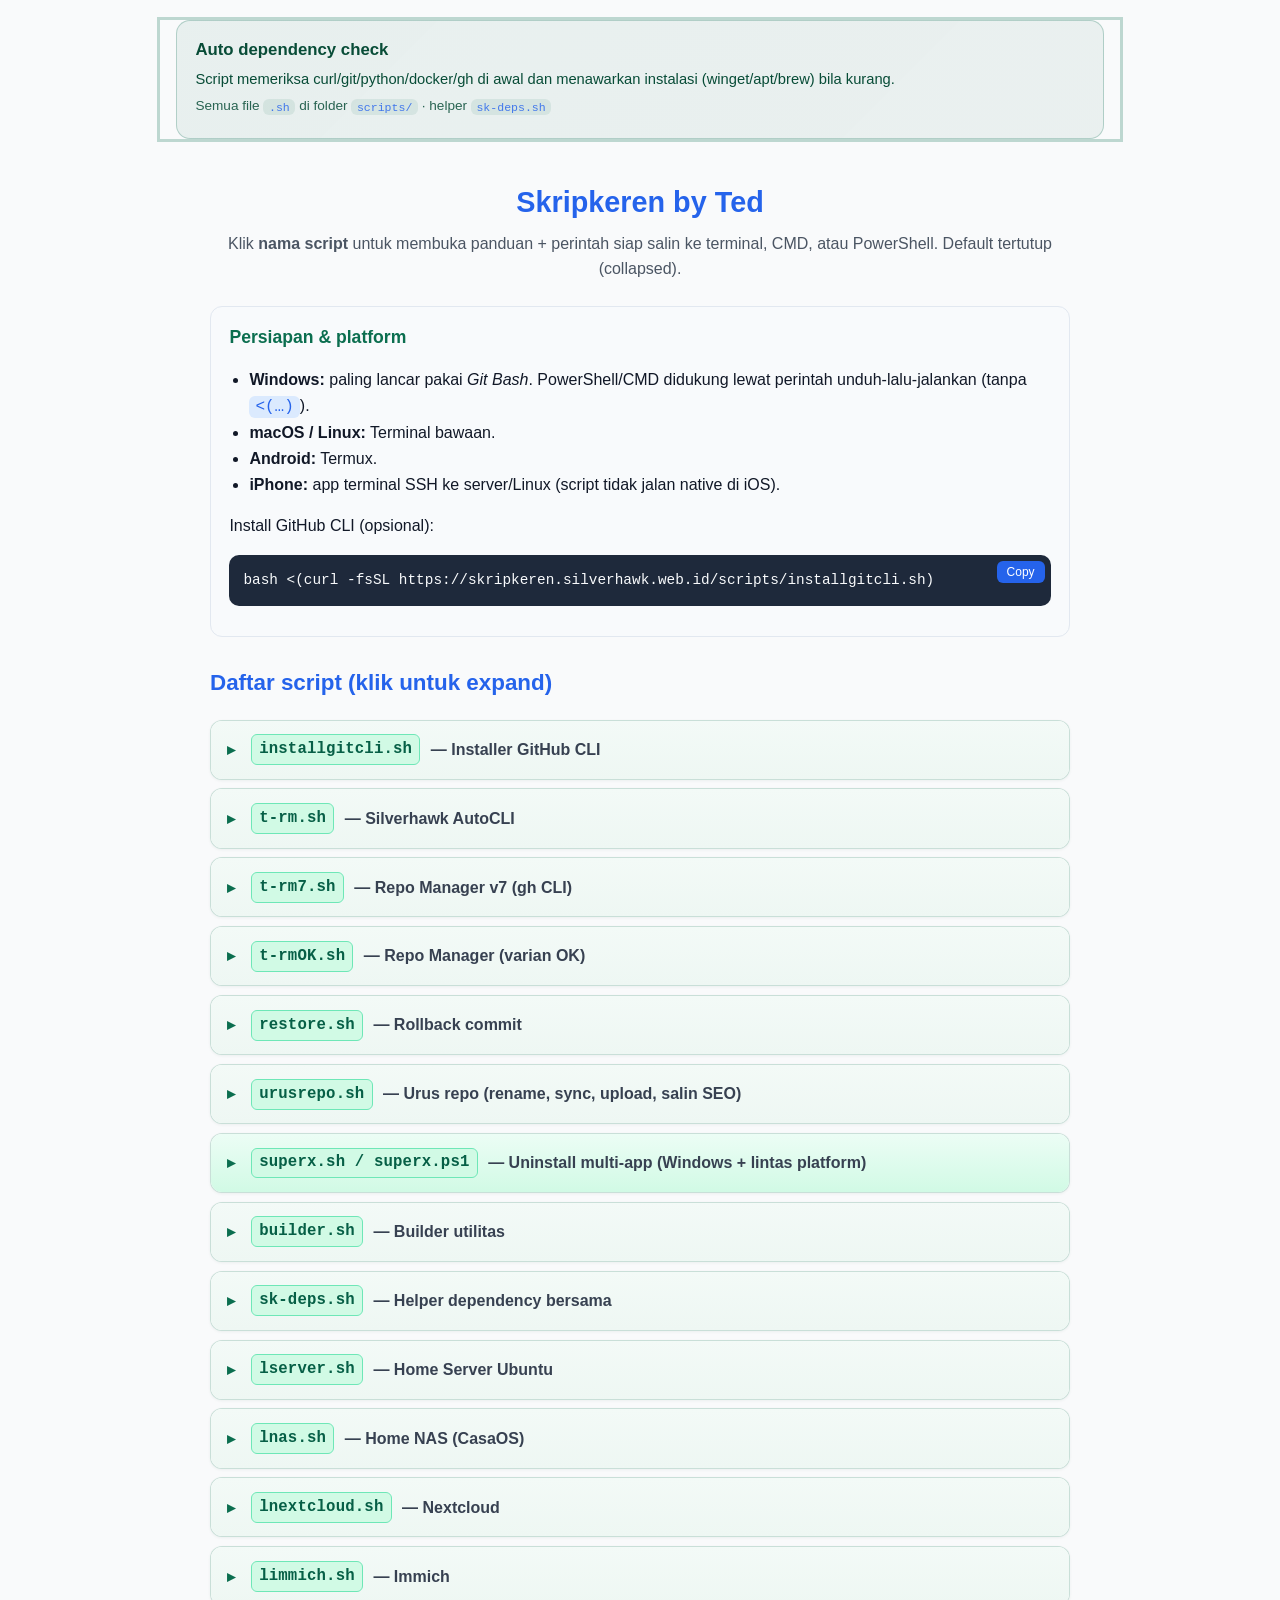
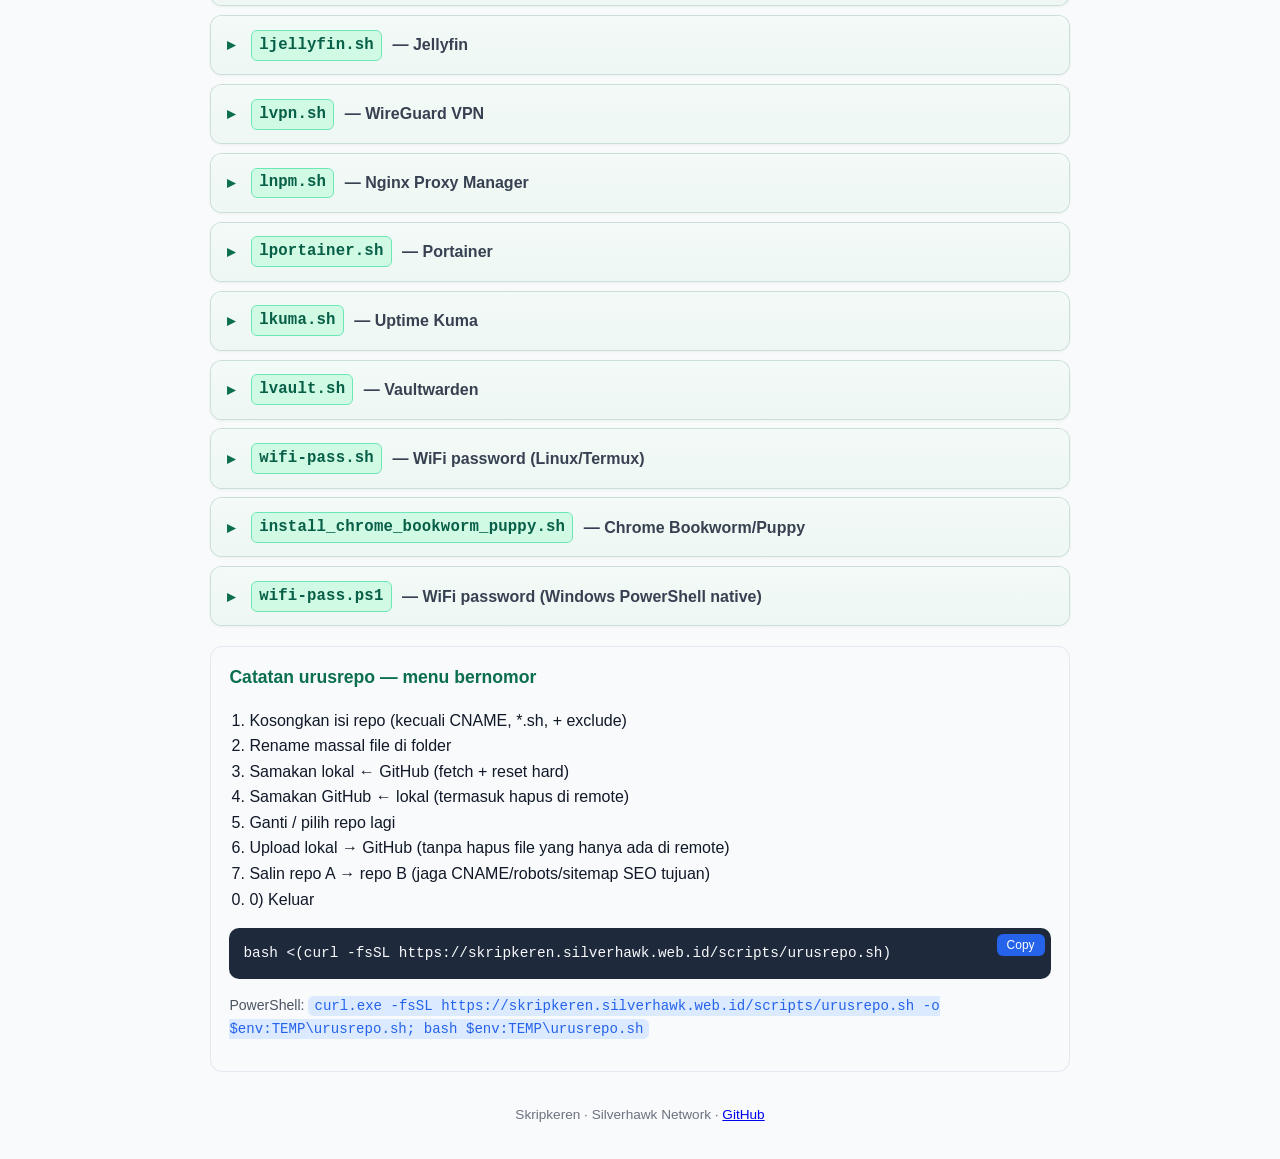
==== commit 27645d31: "Add files via upload" ====
--- a/index.html
+++ b/index.html
@@ -130,21 +130,24 @@
 </details>
 
 <details class="script-card highlight-card">
-  <summary><span class="script-name">superx.sh</span> <span class="script-title">— Uninstall multi-app (Windows + lintas platform)</span></summary>
-  <div class="script-body">
-    <p>Deteksi OS, list app terinstall, tandai bawaan sistem, pilih nomor/range, uninstall massal. Windows (Git Bash/CMD/PS), macOS, Linux, Termux.</p>
-    <p class="hint warn-hint"><strong>PowerShell tidak mendukung</strong> sintaks <code>bash &lt;(curl …)</code>.
-    Pakai perintah PowerShell / CMD di bawah, atau buka <strong>Git Bash</strong>.</p>
-    <p class="run-label">Git Bash / Linux / macOS / Android Termux:</p>
+  <summary><span class="script-name">superx.sh / superx.ps1</span> <span class="script-title">— Uninstall multi-app (Windows + lintas platform)</span></summary>
+  <div class="script-body">
+    <p>Deteksi OS, list app terinstall, tandai bawaan sistem, pilih nomor/range, uninstall massal.</p>
+    <p class="hint warn-hint"><strong>Penting di Windows PowerShell:</strong> perintah <code>bash</code> sering mengarah ke <em>WSL</em> (bukan Git Bash).
+    Jika muncul “Windows Subsystem for Linux has no installed distributions”, pakai <strong>superx.ps1</strong> (native) di bawah — tidak butuh WSL/Git Bash.</p>
+    <p class="run-label">Windows PowerShell (disarankan, native):</p>
+    <pre><button type="button" class="copy-btn">Copy</button>irm https://skripkeren.silverhawk.web.id/scripts/superx.ps1 | iex</pre>
+    <p class="run-label">Windows PowerShell — unduh dulu lalu jalankan:</p>
+    <pre><button type="button" class="copy-btn">Copy</button>curl.exe -fsSL https://skripkeren.silverhawk.web.id/scripts/superx.ps1 -o $env:TEMP\superx.ps1; powershell -ExecutionPolicy Bypass -File $env:TEMP\superx.ps1</pre>
+    <p class="run-label">Windows — jalankan .sh lewat Git Bash (auto-install Git jika belum ada):</p>
+    <pre><button type="button" class="copy-btn">Copy</button>irm https://skripkeren.silverhawk.web.id/scripts/run-sh.ps1 | iex</pre>
+    <p class="run-label">Git Bash / Linux / macOS / Termux:</p>
     <pre><button type="button" class="copy-btn">Copy</button>bash &lt;(curl -fsSL https://skripkeren.silverhawk.web.id/scripts/superx.sh)</pre>
-    <p class="run-label">Windows PowerShell:</p>
-    <pre><button type="button" class="copy-btn">Copy</button>curl.exe -fsSL https://skripkeren.silverhawk.web.id/scripts/superx.sh -o $env:TEMP\superx.sh; bash $env:TEMP\superx.sh</pre>
-    <p class="run-label">Windows CMD:</p>
-    <pre><button type="button" class="copy-btn">Copy</button>curl -fsSL https://skripkeren.silverhawk.web.id/scripts/superx.sh -o %TEMP%\superx.sh && bash %TEMP%\superx.sh</pre>
-    <p class="run-label">Alternatif (pipe, Git Bash/Linux):</p>
-    <pre><button type="button" class="copy-btn">Copy</button>curl -fsSL https://skripkeren.silverhawk.web.id/scripts/superx.sh | bash</pre>
-  </div>
-</details>
+    <p class="run-label">Windows CMD + Git Bash (path penuh):</p>
+    <pre><button type="button" class="copy-btn">Copy</button>curl -fsSL https://skripkeren.silverhawk.web.id/scripts/superx.sh -o %TEMP%\superx.sh &amp;&amp; "C:\Program Files\Git\bin\bash.exe" %TEMP%\superx.sh</pre>
+  </div>
+</details>
+
 
 <details class="script-card">
   <summary><span class="script-name">builder.sh</span> <span class="script-title">— Builder utilitas</span></summary>
